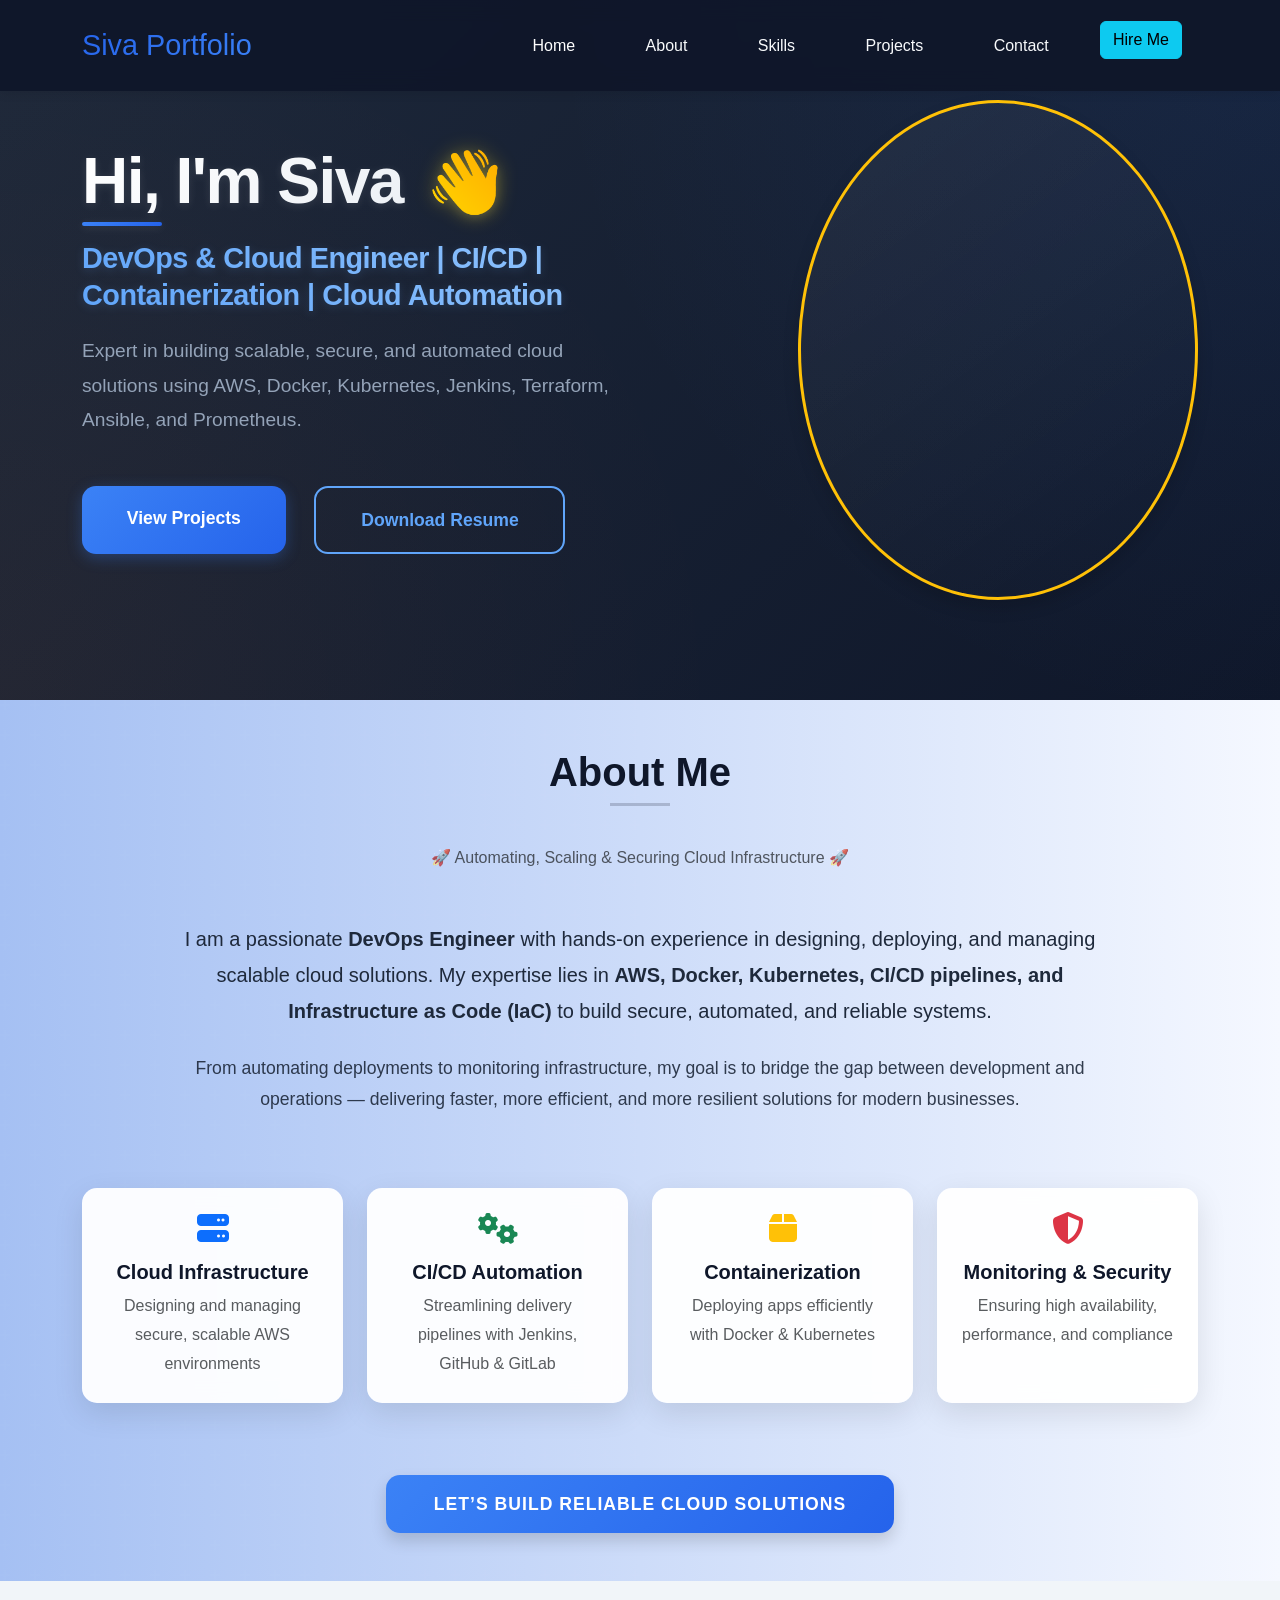
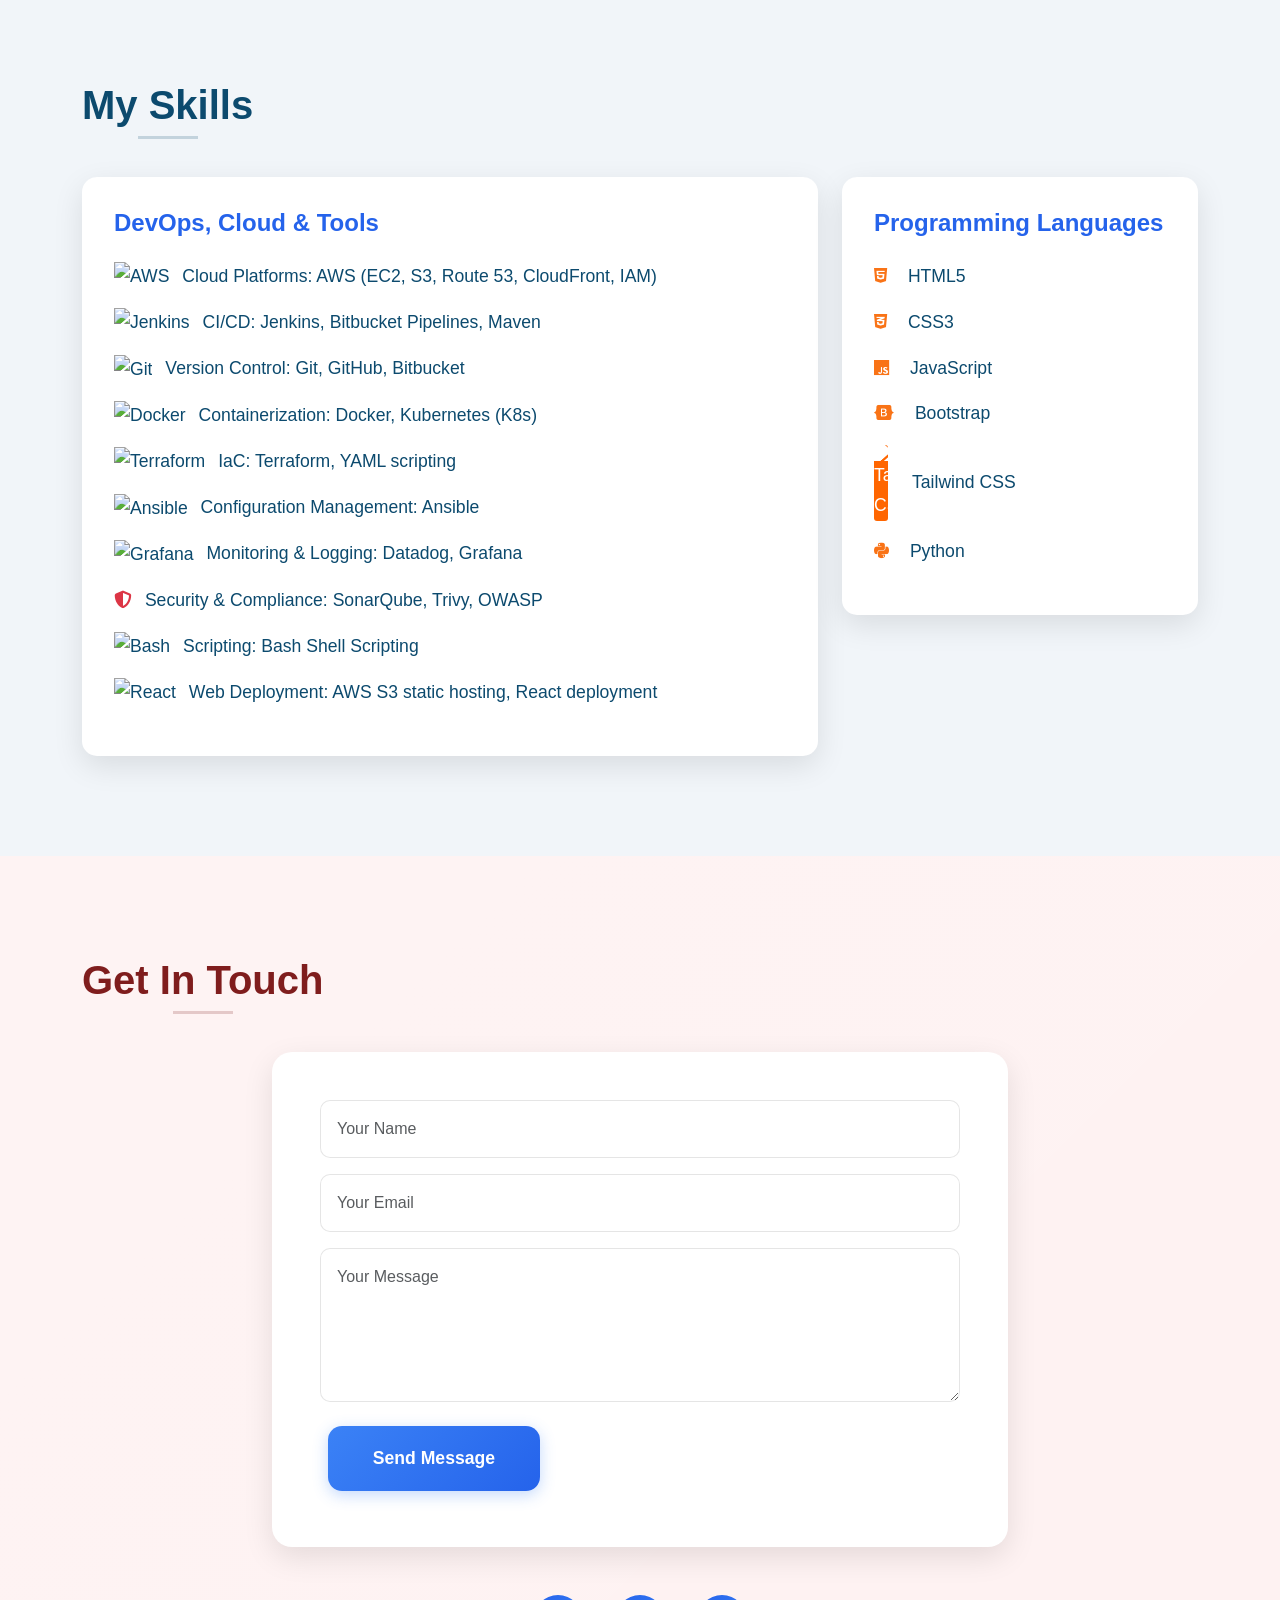
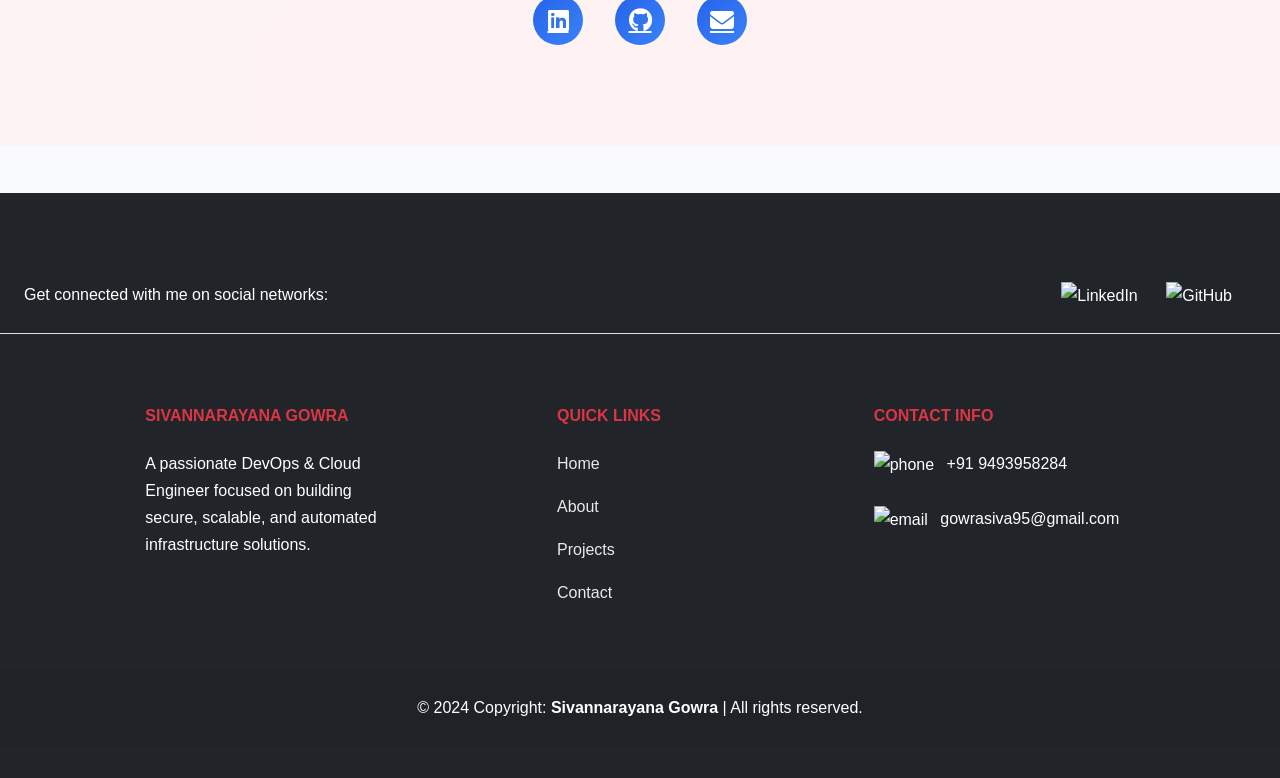
==== index.html @ 2b0cf5be "Update index.html" ====
<!DOCTYPE html>
<html lang="en">
<head>
    <meta charset="UTF-8">
    <meta name="viewport" content="width=device-width, initial-scale=1.0">
    <title>Siva Portfolio</title>
    
    <!-- Bootstrap CSS -->
    <link href="https://cdn.jsdelivr.net/npm/bootstrap@5.3.0/dist/css/bootstrap.min.css" rel="stylesheet">
    
    <!-- Font Awesome -->
    <link rel="stylesheet" href="https://cdnjs.cloudflare.com/ajax/libs/font-awesome/6.4.0/css/all.min.css">
    
    <!-- Google Fonts -->
    <link href="https://fonts.googleapis.com/css2?family=Poppins:wght@300;400;500;600;700&family=Playfair+Display:wght@400;500;600;700&display=swap" rel="stylesheet">
    
    <!-- Custom CSS -->
    <link rel="stylesheet" href="style.css">
</head>
<body>
    <!-- Navbar -->
    <nav class="navbar navbar-expand-lg fixed-top">
        <div class="container">
            <a class="navbar-brand" href="#">Siva Portfolio</a>
            <button class="navbar-toggler" type="button" data-bs-toggle="collapse" data-bs-target="#navbarNav">
                <span class="navbar-toggler-icon"></span>
            </button>
            <div class="collapse navbar-collapse" id="navbarNav">
                <ul class="navbar-nav ms-auto">
                    <li class="nav-item">
                        <a class="nav-link" href="#Home">Home</a>
                    </li>
                    <li class="nav-item">
                        <a class="nav-link" href="#About">About</a>
                    </li>
                    <li class="nav-item">
                        <a class="nav-link" href="#Skills">Skills</a>
                    </li>
                    <li class="nav-item">
                        <a class="nav-link" href="#Projects">Projects</a>
                    </li>

                    <li class="nav-item">
                        <a class="nav-link" href="#Contact">Contact</a>
                    </li>
                    <li class="nav-item">
                        <a class="btn btn-info" href="#Contact">Hire Me</a>
                    </li>
                </ul>
            </div>
        </div>
    </nav>

    <!-- Hero Section -->
    <section id="Home">
        <div class="container">
            <div class="row align-items-center">
                <div class="col-lg-6">
                    <h1>Hi, I'm Siva <span class="wave-emoji">👋</span></h1>
                  <p class="lead">DevOps & Cloud Engineer | CI/CD | Containerization | Cloud Automation</p>
<p>Expert in building scalable, secure, and automated cloud solutions using AWS, Docker, Kubernetes, Jenkins, Terraform, Ansible, and Prometheus.</p>

                    <div class="cta-buttons">
                        <a href="#Projects" class="btn btn-primary">View Projects</a>
                        <a href="SivannarayanaGowraResume.pdf" download class="btn btn-outline" target="_blank">Download Resume</a>
                    </div>
                </div>
                <div class="col-lg-6 d-flex justify-content-end">
                    <div class="position-relative shadow" style="
                    z-index: 1;
                    padding: 8px;
                    width: 400px;
                    height: 500px;
                    overflow: hidden;
                    border: 3px solid #ffc107;
                    border-radius: 50% 50% 50% 50% / 50% 50% 50% 50%;
                    background: linear-gradient(145deg, rgba(255,255,255,0.05) 0%, rgba(255,255,255,0) 100%);
                    margin-left: auto;
                ">
                    <img
                        src="https://i.pinimg.com/736x/3f/ba/6e/3fba6e9784b22e1d6910afff7697f265.jpg"
                        alt="Hero pic"
                        class="img-fluid w-100 h-100"
                        style="object-fit: cover; border-radius: 50% 50% 50% 50% / 50% 50% 50% 50%;"
                        loading="lazy"
                    />
                </div>                </div>
            </div>
        </div>
    </section>

    <!-- About Section -->
    <section id="About" class="py-5" style="background-image: linear-gradient(to right, #A5C0F3, #F5F8FF);">
        <div class="container">
            <!-- Section Heading -->
            <div class="text-center mb-5">
                <h2 class="section-title fw-bold">About Me</h2>
                <p class="text-muted">🚀 Automating, Scaling & Securing Cloud Infrastructure 🚀</p>
            </div>
    
            <!-- About Content -->
            <div class="row justify-content-center">
                <div class="col-lg-10">
                    <div class="about-description text-center mb-4">
                        <p class="lead">
                            I am a passionate <strong>DevOps Engineer</strong> with hands-on experience in designing, deploying, and managing scalable cloud solutions. 
                            My expertise lies in <strong>AWS, Docker, Kubernetes, CI/CD pipelines, and Infrastructure as Code (IaC)</strong> to build secure, automated, and reliable systems.
                        </p>
                        <p class="journey-text">
                            From automating deployments to monitoring infrastructure, my goal is to bridge the gap between development and operations — 
                            delivering faster, more efficient, and more resilient solutions for modern businesses.
                        </p>
                    </div>
                </div>
            </div>
    
            <!-- Specialties -->
            <div class="specialties-container mt-5">
                <div class="row text-center">
                    <div class="col-md-3 mb-4">
                        <div class="card shadow-sm border-0 p-4 h-100">
                            <i class="fas fa-server fa-2x text-primary mb-3"></i>
                            <h5 class="fw-bold">Cloud Infrastructure</h5>
                            <p class="text-muted mb-0">Designing and managing secure, scalable AWS environments</p>
                        </div>
                    </div>
                    <div class="col-md-3 mb-4">
                        <div class="card shadow-sm border-0 p-4 h-100">
                            <i class="fas fa-cogs fa-2x text-success mb-3"></i>
                            <h5 class="fw-bold">CI/CD Automation</h5>
                            <p class="text-muted mb-0">Streamlining delivery pipelines with Jenkins, GitHub & GitLab</p>
                        </div>
                    </div>
                    <div class="col-md-3 mb-4">
                        <div class="card shadow-sm border-0 p-4 h-100">
                            <i class="fas fa-box fa-2x text-warning mb-3"></i>
                            <h5 class="fw-bold">Containerization</h5>
                            <p class="text-muted mb-0">Deploying apps efficiently with Docker & Kubernetes</p>
                        </div>
                    </div>
                    <div class="col-md-3 mb-4">
                        <div class="card shadow-sm border-0 p-4 h-100">
                            <i class="fas fa-shield-alt fa-2x text-danger mb-3"></i>
                            <h5 class="fw-bold">Monitoring & Security</h5>
                            <p class="text-muted mb-0">Ensuring high availability, performance, and compliance</p>
                        </div>
                    </div>
                </div>
            </div>
    
            <!-- CTA Button -->
            <div class="text-center mt-5">
                <a href="#Contact" class="btn btn-lg btn-primary shadow px-5">
                    Let’s Build Reliable Cloud Solutions
                </a>
            </div>
        </div>
    </section>
    


    <!-- Skills Section -->
    <section id="Skills">
        <div class="container">
            <h2 class="section-title">My Skills</h2>
            <div class="row">
                <div class="col-md-8">
                    <div class="skill-card">
                      <h3>DevOps, Cloud & Tools</h3>
                      <ul class="list-unstyled">
                  
                        <li>
                          <img src="https://www.vectorlogo.zone/logos/amazon_aws/amazon_aws-icon.svg" width="20" class="me-2" alt="AWS" />
                          Cloud Platforms: AWS (EC2, S3, Route 53, CloudFront, IAM)
                        </li>
                  
                        <li>
                          <img src="https://cdn.simpleicons.org/jenkins/D24939" width="20" class="me-2" alt="Jenkins" />
                          CI/CD: Jenkins, Bitbucket Pipelines, Maven
                        </li>
                  
                        <li>
                          <img src="https://cdn.simpleicons.org/git/F05032" width="20" class="me-2" alt="Git" />
                          Version Control: Git, GitHub, Bitbucket
                        </li>
                  
                        <li>
                          <img src="https://cdn.simpleicons.org/docker/2496ED" width="20" class="me-2" alt="Docker" />
                          Containerization: Docker, Kubernetes (K8s)
                        </li>
                  
                        <li>
                          <img src="https://cdn.simpleicons.org/terraform/7B42BC" width="20" class="me-2" alt="Terraform" />
                          IaC: Terraform, YAML scripting
                        </li>
                  
                        <li>
                          <img src="https://cdn.simpleicons.org/ansible/EE0000" width="20" class="me-2" alt="Ansible" />
                          Configuration Management: Ansible
                        </li>
                  
                        <li>
                          <img src="https://cdn.simpleicons.org/grafana/F46800" width="20" class="me-2" alt="Grafana" />
                          Monitoring & Logging: Datadog, Grafana
                        </li>
                  
                        <li>
                          <i class="fas fa-shield-alt fa-1x text-danger me-2"></i>
                          Security & Compliance: SonarQube, Trivy, OWASP
                        </li>
                  
                        <li>
                          <img src="https://cdn.simpleicons.org/gnubash/4EAA25" width="20" class="me-2" alt="Bash" />
                          Scripting: Bash Shell Scripting
                        </li>
                  
                        <li>
                          <img src="https://cdn.simpleicons.org/react/61DAFB" width="20" class="me-2" alt="React" />
                          Web Deployment: AWS S3 static hosting, React deployment
                        </li>
                  
                      </ul>
                    </div>
                  </div>
        
                <div class="col-md-4">
                    <div class="skill-card">
                        <h3>Programming Languages</h3>
                        <ul class="list-unstyled">
                            <li><i class="fab fa-html5"></i> HTML5</li>
                            <li><i class="fab fa-css3-alt"></i> CSS3</li>
                            <li><i class="fab fa-js"></i> JavaScript</li>
                            <li><i class="fab fa-bootstrap"></i> Bootstrap</li>
                            <li style="display:flex; align-items:center; gap:24px;">
                                <span style="
                                  display:inline-flex; 
                                  align-items:center; 
                                  justify-content:center; 
                                  border-radius:3px; 
                                  background-color:rgb(255, 102, 0);
                                ">
                                  <img src="https://www.vectorlogo.zone/logos/tailwindcss/tailwindcss-icon.svg" 
                                       alt="Tailwind CSS" 
                                       style="width:14px; filter:brightness(0) invert(1);" />
                                </span>
                                Tailwind CSS
                              </li>
                              
                            <li><i class="fab fa-python"></i> Python</li>
                        </ul>
                    </div>
                </div>
            </div>
        </div>
    </section>

    <!-- Projects Section -->


    <!-- Contact Section -->
    <section id="Contact">
        <div class="container">
            <h2 class="section-title">Get In Touch</h2>
            <div class="row justify-content-center">
                <div class="col-lg-8">
                    <div class="contact-form">
                        <form>
                            <div class="mb-3">
                                <input type="text" class="form-control" placeholder="Your Name" required>
                            </div>
                            <div class="mb-3">
                                <input type="email" class="form-control" placeholder="Your Email" required>
                            </div>
                            <div class="mb-3">
                                <textarea class="form-control" rows="5" placeholder="Your Message" required></textarea>
                            </div>
                            <button type="submit" class="btn btn-primary">Send Message</button>
                        </form>
                    </div>
                    <div class="social-icons">
                        <a href="https://www.linkedin.com/in/gowra-sivannarayana-b17798222/" target="_blank"><i class="fab fa-linkedin"></i></a>
                        <a href="https://github.com/sivagowra" target="_blank"><i class="fab fa-github"></i></a>
                        <a href="mailto:gowrasiva95@gmail.com"><i class="fas fa-envelope"></i></a>
                    </div>
                </div>
            </div>
        </div>
    </section>

    <!-- Footer -->

    <footer class="text-center text-lg-start bg-dark text-white mt-5">
        <!-- Social Media Section -->
        <section class="d-flex justify-content-center justify-content-lg-between p-4 border-bottom">
            <div class="me-5 d-none d-lg-block">
                <span>Get connected with me on social networks:</span>
            </div>
            <div>
                <a href="https://www.linkedin.com/in/gowra-sivannarayana-b17798222/" target="_blank" class="me-4 text-white text-decoration-none">
                    <img src="https://img.icons8.com/ios-filled/50/ffffff/linkedin.png" alt="LinkedIn" style="width: 24px;">
                </a>
                <a href="https://github.com/sivagowra" target="_blank" class="me-4 text-white text-decoration-none">
                    <img src="https://cdn-icons-png.flaticon.com/128/733/733609.png" alt="GitHub" style="width: 24px;">
                </a>
            </div>
        </section>

        <!-- Main Footer Content -->
        <section class="py-4">
            <div class="container text-center text-md-start mt-5">
                <div class="row mt-3">
                    <div class="col-md-4 col-lg-4 col-xl-3 mx-auto mb-4">
                        <h6 class="text-uppercase fw-bold mb-4 text-danger">
                            Sivannarayana Gowra
                        </h6>
                        <span>
                            A passionate DevOps & Cloud Engineer focused on building secure, scalable, and automated infrastructure solutions.                        </span>
                    </div>

                    <div class="col-md-4 col-lg-2 col-xl-2 mx-auto mb-4">
                        <h6 class="text-uppercase fw-bold mb-4 text-danger">Quick Links</h6>
                        <p><a href="#Home" class="text-white text-decoration-none">Home</a></p>
                        <p><a href="#About" class="text-white text-decoration-none">About</a></p>
                        <p><a href="#Projects" class="text-white text-decoration-none">Projects</a></p>
                        <p><a href="#Contact" class="text-white text-decoration-none">Contact</a></p>
                    </div>

                    <div class="col-md-4 col-lg-3 col-xl-3 mx-auto mb-md-0 mb-4">
                        <h6 class="text-uppercase fw-bold mb-4 text-danger">Contact Info</h6>
                        <span>
                            <img src="https://img.icons8.com/ios-filled/50/ffffff/phone.png" alt="phone" style="width: 16px;" class="me-2">
                            +91 9493958284
                        </span>
                        <br>
                        <br>
                        <span>
                            <img src="https://img.icons8.com/metro/50/ffffff/new-post.png" alt="email" style="width: 16px;" class="me-2">
                            gowrasiva95@gmail.com
                        </span>
                    </div>
                </div>
            </div>
        </section>

        <!-- Copyright -->
        <div class="text-center p-4" style="background-color: rgba(0, 0, 0, 0.05);">
            © 2024 Copyright:
            <a class="text-white text-decoration-none fw-bold" href="#">Sivannarayana Gowra</a>
            | All rights reserved.
        </div>
    </footer>

    <!-- Bootstrap JS -->
    <script src="https://cdn.jsdelivr.net/npm/bootstrap@5.3.0/dist/js/bootstrap.bundle.min.js"></script>
    
    <!-- Custom JS -->
    <script src="main.js"></script>
</body>

</html>
---- style.css ----
/* General Styles */
:root {
    --primary-color: #2563eb;
    --secondary-color: #3b82f6;
    --dark-color: #0f172a;
    --light-color: #f8fafc;
    --accent-color: #f97316;
    --text-color: #334155;
    --text-light: #64748b;
    --gradient-1: linear-gradient(135deg, #2563eb 0%, #3b82f6 100%);
    --gradient-2: linear-gradient(120deg, #0ea5e9 0%, #38bdf8 100%);
    --gradient-3: linear-gradient(120deg, #f97316 0%, #fb923c 100%);
    --gradient-4: linear-gradient(120deg, #a1c4fd 0%, #c2e9fb 100%);
    --gradient-5: linear-gradient(120deg, #d4fc79 0%, #96e6a1 100%);
    --box-shadow: 0 10px 30px rgba(0, 0, 0, 0.1);
    --header-bg: rgba(15, 23, 42, 0.95);
    --hero-bg: #0f172a;
    --about-bg: #f8fafc;
    --skills-bg: #f1f5f9;
    --projects-bg: #fff7ed;
    --contact-bg: #fef2f2;
    --footer-bg: #0F172A;
    --text-dark: #1E293B;
    --primary-accent: #3B82F6;
    --primary-accent-hover: #2563EB;

    /* Text Colors */
    --header-text: #F8FAFC;
    --hero-text: #E2E8F0;
    --about-text: #0F172A;
    --skills-text: #0C4A6E;
    --projects-text: #78350F;
    --contact-text: #7F1D1D;
    --footer-text: #CBD5E1;

    --text-gradient-1: linear-gradient(45deg, #fff 0%, #94a3b8 100%);
    --text-gradient-2: linear-gradient(45deg, #38bdf8 0%, #818cf8 100%);
    --text-gradient-3: linear-gradient(45deg, #f97316 0%, #fb923c 100%);
    --gradient-primary: linear-gradient(135deg, #3b82f6 0%, #2563eb 100%);
    --gradient-secondary: linear-gradient(135deg, #0ea5e9 0%, #38bdf8 100%);
    --text-gradient-hero: linear-gradient(135deg, #ffffff 0%, #e2e8f0 100%);
    --text-gradient-lead: linear-gradient(135deg, #60a5fa 0%, #93c5fd 100%);

    /* Enhanced Gradients */
    --gradient-hero: linear-gradient(135deg, #1e293b 0%, #0f172a 100%);
    --gradient-text-main: linear-gradient(135deg, #ffffff 0%, #e2e8f0 100%);
    --gradient-text-lead: linear-gradient(45deg, #60a5fa 0%, #93c5fd 100%);
    --gradient-wave: linear-gradient(45deg, #ffd700 0%, #ffab00 100%);

    /* Enhanced Shadows */
    --shadow-sm: 0 2px 4px rgba(0, 0, 0, 0.1);
    --shadow-md: 0 4px 6px rgba(0, 0, 0, 0.1);
    --shadow-lg: 0 10px 15px rgba(0, 0, 0, 0.1);
    --shadow-xl: 0 20px 25px rgba(0, 0, 0, 0.1);

    /* Transitions */
    --transition-fast: 0.3s cubic-bezier(0.4, 0, 0.2, 1);
    --transition-normal: 0.5s cubic-bezier(0.4, 0, 0.2, 1);
    --transition-slow: 0.7s cubic-bezier(0.4, 0, 0.2, 1);
}

/* Enhanced Typography */
@import url('https://fonts.googleapis.com/css2?family=Outfit:wght@300;400;500;600;700&family=Space+Grotesk:wght@300;400;500;600;700&display=swap');

body {
    font-family: 'Outfit', sans-serif;
    line-height: 1.7;
    color: var(--text-color);
    position: relative;
    background-color: var(--light-color);
}

h1, h2, h3, h4, h5, h6 {
    font-family: 'Space Grotesk', sans-serif;
    font-weight: 700;
    color: var(--dark-color);
}

/* Enhanced Navbar Styles */
.navbar {
    background-color: var(--header-bg);
    backdrop-filter: blur(10px);
    padding: 1rem 0;
    position: fixed;
    width: 100%;
    top: 0;
    z-index: 1000;
    box-shadow: 0 2px 10px rgba(0, 0, 0, 0.1);
    transition: all 0.3s ease;
}

.navbar.scrolled {
    background: var(--dark-color);
    box-shadow: var(--box-shadow);
}

.navbar-brand {
    font-size: 1.8rem;
    background: var(--gradient-1);
    -webkit-background-clip: text;
    -webkit-text-fill-color: transparent;
}

.navbar-brand span {
    color: var(--accent-color) !important;
}

.nav-item {
    position: relative;
    margin: 0 1rem;
}

.nav-link {
    font-weight: 500;
    padding: 0.7rem 1.2rem !important;
    position: relative;
    color: var(--light-color) !important;
    transition: all 0.3s ease;
}

.nav-link::after {
    content: '';
    position: absolute;
    bottom: 0;
    left: 50%;
    width: 0;
    height: 2px;
    background: var(--gradient-1);
    transition: all 0.3s ease;
    transform: translateX(-50%);
}

.nav-link:hover::after {
    width: 70%;
}

.nav-link.active {
    color: #fff !important;
}

/* Custom Hamburger Icon */
.navbar-toggler {
    border: none;
    padding: 0.5rem;
    position: relative;
    background: transparent;
}

.navbar-toggler:focus {
    box-shadow: none;
    outline: none;
}

/* Make the hamburger icon white */
.navbar-toggler-icon {
    background-image: url("data:image/svg+xml,%3csvg xmlns='http://www.w3.org/2000/svg' viewBox='0 0 30 30'%3e%3cpath stroke='rgba(255, 255, 255, 0.9)' stroke-linecap='round' stroke-miterlimit='10' stroke-width='2' d='M4 7h22M4 15h22M4 23h22'/%3e%3c/svg%3e") !important;
}

/* Mobile Menu Styles */
@media (max-width: 991px) {
    .navbar-collapse {
        background: var(--header-bg);
        padding: 1rem;
        border-radius: 10px;
        margin-top: 1rem;
    }

    .navbar-nav {
        padding: 0.5rem 0;
    }

    .nav-item {
        margin: 0.5rem 0;
    }

    .nav-link {
        padding: 0.8rem 1rem !important;
    }

    /* Hire Me button in mobile */
    .btn-hire-me {
        margin-top: 0.5rem;
        text-align: center;
        width: 100%;
    }
}

.navbar .btn-hire-me {
    background: var(--primary-accent);
    color: var(--text-light);
    padding: 0.5rem 1.5rem;
    border-radius: 50px;
    transition: all 0.3s ease;
}

.navbar .btn-hire-me:hover {
    transform: translateY(-2px);
    box-shadow: 0 5px 15px rgba(59, 130, 246, 0.4);
}

/* Sections */
section {
    padding: 100px 0;
    position: relative;
    z-index: 1;
}

/* Home Section */
#Home {
    background: var(--gradient-hero);
    position: relative;
    overflow: hidden;
}

#Home::before {
    content: '';
    position: absolute;
    top: 0;
    left: 0;
    right: 0;
    bottom: 0;
    background: radial-gradient(circle at top right, rgba(59, 130, 246, 0.1), transparent 50%);
    z-index: 1;
}

#Home::after {
    content: '';
    position: absolute;
    top: 0;
    left: 0;
    right: 0;
    bottom: 0;
    background: radial-gradient(circle at bottom left, rgba(249, 115, 22, 0.05), transparent 50%);
    z-index: 1;
}

#Home .container {
    position: relative;
    z-index: 2;
}

#Home h1 {
    font-family: 'Space Grotesk', sans-serif;
    font-size: 4rem;
    font-weight: 800;
    letter-spacing: -1.5px;
    line-height: 1.1;
    background: var(--gradient-text-main);
    -webkit-background-clip: text;
    -webkit-text-fill-color: transparent;
    margin-bottom: 1.5rem;
    position: relative;
    filter: drop-shadow(0 2px 4px rgba(255, 255, 255, 0.1));
}

#Home h1::after {
    content: '';
    position: absolute;
    bottom: -10px;
    left: 0;
    width: 80px;
    height: 4px;
    background: var(--gradient-primary);
    border-radius: 2px;
}

#Home h1 .wave-emoji {
    font-size: 3.8rem;
    background: var(--gradient-wave);
    -webkit-background-clip: text;
    -webkit-text-fill-color: transparent;
    display: inline-block;
    transform-origin: 75% 75%;
    position: relative;
    margin-left: 8px;
    filter: drop-shadow(0 0 10px rgba(255, 215, 0, 0.4));
    animation: enhanced-wave 3s ease-in-out infinite;
}

@keyframes enhanced-wave {
    0%, 100% {
        transform: rotate(0deg) scale(1);
        filter: drop-shadow(0 0 10px rgba(255, 215, 0, 0.4));
    }
    10% {
        transform: rotate(15deg) scale(1.1);
    }
    20% {
        transform: rotate(-8deg) scale(1.1);
        filter: drop-shadow(0 0 15px rgba(255, 215, 0, 0.6));
    }
    30% {
        transform: rotate(14deg) scale(1.15);
    }
    40% {
        transform: rotate(-4deg) scale(1.1);
    }
    50% {
        transform: rotate(10deg) scale(1.1);
        filter: drop-shadow(0 0 20px rgba(255, 215, 0, 0.8));
    }
    60% {
        transform: rotate(0deg) scale(1.05);
    }
}

#Home .lead {
    font-family: 'Outfit', sans-serif;
    font-size: 1.8rem;
    font-weight: 600;
    letter-spacing: -0.5px;
    line-height: 1.3;
    background: var(--gradient-text-lead);
    -webkit-background-clip: text;
    -webkit-text-fill-color: transparent;
    margin-bottom: 1.2rem;
    filter: drop-shadow(0 2px 4px rgba(96, 165, 250, 0.2));
}

#Home p {
    font-family: 'Outfit', sans-serif;
    font-size: 1.2rem;
    color: #94a3b8;
    line-height: 1.8;
    margin-bottom: 2.5rem;
    max-width: 600px;
    font-weight: 400;
}

.cta-buttons {
    display: flex;
    gap: 1.8rem;
    margin-top: 3rem;
}

/* Services Section */
#Services {
    background: linear-gradient(135deg, #f5f7fa 0%, #c3cfe2 100%);
    position: relative;
}

#Services::before {
    content: '';
    position: absolute;
    top: 0;
    left: 0;
    right: 0;
    bottom: 0;
    background: url("data:image/svg+xml,%3Csvg width='100' height='100' viewBox='0 0 100 100' xmlns='http://www.w3.org/2000/svg'%3E%3Cpath d='M11 18c3.866 0 7-3.134 7-7s-3.134-7-7-7-7 3.134-7 7 3.134 7 7 7zm48 25c3.866 0 7-3.134 7-7s-3.134-7-7-7-7 3.134-7 7 3.134 7 7 7zm-43-7c1.657 0 3-1.343 3-3s-1.343-3-3-3-3 1.343-3 3 1.343 3 3 3zm63 31c1.657 0 3-1.343 3-3s-1.343-3-3-3-3 1.343-3 3 1.343 3 3 3zM34 90c1.657 0 3-1.343 3-3s-1.343-3-3-3-3 1.343-3 3 1.343 3 3 3zm56-76c1.657 0 3-1.343 3-3s-1.343-3-3-3-3 1.343-3 3 1.343 3 3 3zM12 86c2.21 0 4-1.79 4-4s-1.79-4-4-4-4 1.79-4 4 1.79 4 4 4zm28-65c2.21 0 4-1.79 4-4s-1.79-4-4-4-4 1.79-4 4 1.79 4 4 4zm23-11c2.76 0 5-2.24 5-5s-2.24-5-5-5-5 2.24-5 5 2.24 5 5 5zm-6 60c2.21 0 4-1.79 4-4s-1.79-4-4-4-4 1.79-4 4 1.79 4 4 4zm29 22c2.76 0 5-2.24 5-5s-2.24-5-5-5-5 2.24-5 5 2.24 5 5 5zM32 63c2.76 0 5-2.24 5-5s-2.24-5-5-5-5 2.24-5 5 2.24 5 5 5zm57-13c2.76 0 5-2.24 5-5s-2.24-5-5-5-5 2.24-5 5 2.24 5 5 5zm-9-21c1.105 0 2-.895 2-2s-.895-2-2-2-2 .895-2 2 .895 2 2 2zM60 91c1.105 0 2-.895 2-2s-.895-2-2-2-2 .895-2 2 .895 2 2 2zM35 41c1.105 0 2-.895 2-2s-.895-2-2-2-2 .895-2 2 .895 2 2 2z' fill='%239C92AC' fill-opacity='0.1' fill-rule='evenodd'/%3E%3C/svg%3E");
    opacity: 0.4;
}

#Services .card {
    background: white;
    border: none;
    border-radius: 15px;
    transition: all 0.3s ease;
    box-shadow: var(--box-shadow);
}

#Services .card:hover {
    transform: translateY(-10px);
    box-shadow: 0 15px 30px rgba(0, 0, 0, 0.15);
}

#Services .card i {
    font-size: 2.5rem;
    background: var(--gradient-1);
    -webkit-background-clip: text;
    -webkit-text-fill-color: transparent;
}

/* About Section */
#About {
    background: var(--about-bg);
    padding: 100px 0;
    color: var(--about-text);
    position: relative;
    overflow: hidden;
}

#About::before {
    content: '';
    position: absolute;
    top: 0;
    left: 0;
    right: 0;
    bottom: 0;
    background: url("data:image/svg+xml,%3Csvg width='60' height='60' viewBox='0 0 60 60' xmlns='http://www.w3.org/2000/svg'%3E%3Cg fill='none' fill-rule='evenodd'%3E%3Cg fill='%23ffffff' fill-opacity='0.1'%3E%3Cpath d='M36 34v-4h-2v4h-4v2h4v4h2v-4h4v-2h-4zm0-30V0h-2v4h-4v2h4v4h2V6h4V4h-4zM6 34v-4H4v4H0v2h4v4h2v-4h4v-2H6zM6 4V0H4v4H0v2h4v4h2V6h4V4H6z'/%3E%3C/g%3E%3C/g%3E%3C/svg%3E");
    opacity: 0.1;
}

#About .container {
    position: relative;
    z-index: 2;
}

#About .profile-image {
    border-radius: 20px;
    box-shadow: 0 20px 40px rgba(0, 0, 0, 0.1);
    transition: all 0.3s ease;
}

#About .profile-image:hover {
    transform: translateY(-10px);
}

#About .lead {
    font-size: 1.25rem;
    font-weight: 400;
    margin-bottom: 1.5rem;
    color: var(--text-dark);
}

#About p {
    color: var(--text-dark);
    line-height: 1.8;
    margin-bottom: 1.5rem;
}

.about-image-container {
    position: relative;
    padding: 20px;
}

.about-image-container img {
    transition: transform 0.3s ease-in-out;
    box-shadow: 0 10px 30px rgba(0, 0, 0, 0.1);
}

.about-image-container img:hover {
    transform: translateY(-10px);
}

@media (max-width: 991px) {
    #About {
        padding: 60px 0;
    }
    
    .about-image-container {
        margin-top: 40px;
    }
}

/* Skills Section */
#Skills {
    background: var(--skills-bg);
    padding: 100px 0;
    color: var(--skills-text);
}

#Skills::before {
    content: '';
    position: absolute;
    top: 0;
    left: 0;
    right: 0;
    bottom: 0;
    background: url("data:image/svg+xml,%3Csvg width='100' height='100' viewBox='0 0 100 100' xmlns='http://www.w3.org/2000/svg'%3E%3Cpath d='M11 18c3.866 0 7-3.134 7-7s-3.134-7-7-7-7 3.134-7 7 3.134 7 7 7zm48 25c3.866 0 7-3.134 7-7s-3.134-7-7-7-7 3.134-7 7 3.134 7 7 7zm-43-7c1.657 0 3-1.343 3-3s-1.343-3-3-3-3 1.343-3 3 1.343 3 3 3zm63 31c1.657 0 3-1.343 3-3s-1.343-3-3-3-3 1.343-3 3 1.343 3 3 3zM34 90c1.657 0 3-1.343 3-3s-1.343-3-3-3-3 1.343-3 3 1.343 3 3 3zm56-76c1.657 0 3-1.343 3-3s-1.343-3-3-3-3 1.343-3 3 1.343 3 3 3zM12 86c2.21 0 4-1.79 4-4s-1.79-4-4-4-4 1.79-4 4 1.79 4 4 4zm28-65c2.21 0 4-1.79 4-4s-1.79-4-4-4-4 1.79-4 4 1.79 4 4 4zm23-11c2.76 0 5-2.24 5-5s-2.24-5-5-5-5 2.24-5 5 2.24 5 5 5zm-6 60c2.21 0 4-1.79 4-4s-1.79-4-4-4-4 1.79-4 4 1.79 4 4 4zm29 22c2.76 0 5-2.24 5-5s-2.24-5-5-5-5 2.24-5 5 2.24 5 5 5zM32 63c2.76 0 5-2.24 5-5s-2.24-5-5-5-5 2.24-5 5 2.24 5 5 5zm57-13c2.76 0 5-2.24 5-5s-2.24-5-5-5-5 2.24-5 5 2.24 5 5 5z' fill='%23ffffff' fill-opacity='0.1'/%3E%3C/svg%3E");
    opacity: 0.1;
}

#Skills .container {
    position: relative;
    z-index: 2;
}

.skill-card {
    background: white;
    padding: 2rem;
    border-radius: 15px;
    transition: all 0.3s ease;
    box-shadow: var(--box-shadow);
}

.skill-card:hover {
    transform: translateY(-5px);
}

.skill-card h3 {
    color: var(--primary-color);
    margin-bottom: 1.5rem;
    font-size: 1.5rem;
}

.skill-card li {
    margin: 1rem 0;
    font-size: 1.1rem;
}

.skill-card i {
    color: var(--accent-color);
    margin-right: 1rem;
}

/* Projects Section */
#Projects {
    background: var(--projects-bg);
    padding: 100px 0;
    color: var(--projects-text);
}

#Projects::before {
    content: '';
    position: absolute;
    top: 0;
    left: 0;
    right: 0;
    bottom: 0;
    background: linear-gradient(135deg, rgba(255,255,255,0.1) 0%, rgba(255,255,255,0) 100%);
}

#Projects .container {
    position: relative;
    z-index: 2;
}

.project-card {
    background: white;
    border-radius: 20px;
    overflow: hidden;
    transition: all 0.3s ease;
    box-shadow: var(--box-shadow);
}

.project-card:hover {
    transform: translateY(-10px);
}

.project-card img {
    width: 100%;
    height: 200px;
    object-fit: cover;
}

.project-card .card-body {
    padding: 2rem;
}

.tech-stack {
    margin: 1.5rem 0;
    display: flex;
    flex-wrap: wrap;
    gap: 0.5rem;
}

.tech-tag {
    background: var(--skills-bg);
    color: var(--primary-color);
    padding: 0.5rem 1rem;
    border-radius: 50px;
    font-size: 0.9rem;
    font-weight: 500;
}

/* Contact Section */
#Contact {
    background: var(--contact-bg);
    padding: 100px 0;
    color: var(--contact-text);
}

#Contact::before {
    content: '';
    position: absolute;
    top: 0;
    left: 0;
    right: 0;
    bottom: 0;
    background: linear-gradient(135deg, rgba(255,255,255,0.1) 0%, rgba(255,255,255,0) 100%);
}

#Contact .container {
    position: relative;
    z-index: 2;
}

.contact-form {
    background: white;
    padding: 3rem;
    border-radius: 20px;
    box-shadow: var(--box-shadow);
}

.contact-form label {
    color: var(--contact-text);
    font-weight: 500;
}

.social-icons {
    margin-top: 3rem;
    display: flex;
    justify-content: center;
    gap: 2rem;
}

.social-icons a {
    width: 50px;
    height: 50px;
    display: flex;
    align-items: center;
    justify-content: center;
    border-radius: 50%;
    background: var(--gradient-1);
    color: white;
    font-size: 1.5rem;
    transition: all 0.3s ease;
}

.social-icons a:hover {
    transform: translateY(-5px);
    box-shadow: 0 5px 15px rgba(37, 99, 235, 0.3);
}

/* Footer */
footer {
    background: var(--footer-bg);
    color: var(--footer-text);
    padding: 4rem 0 2rem;
    text-align: center;
}

footer p {
    color: var(--footer-text);
    opacity: 0.9;
}

footer .quick-links {
    display: flex;
    justify-content: center;
    gap: 2rem;
    margin: 1.5rem 0;
}

footer .quick-links a {
    color: var(--footer-text);
    text-decoration: none;
    transition: all 0.3s ease;
    opacity: 0.8;
}

footer .quick-links a:hover {
    opacity: 1;
}

/* Section Headers */
section h2 {
    color: inherit;
    font-size: 2.5rem;
    margin-bottom: 3rem;
    position: relative;
    display: inline-block;
    font-weight: 700;
}

section h2::after {
    content: '';
    position: absolute;
    left: 50%;
    bottom: -10px;
    transform: translateX(-50%);
    width: 50px;
    height: 3px;
    background: rgba(255, 255, 255, 0.5);
}

/* Common Elements */
.section-title {
    font-size: 2.5rem;
    font-weight: 700;
    margin-bottom: 3rem;
    text-align: center;
    position: relative;
}

.section-title::after {
    content: '';
    position: absolute;
    bottom: -10px;
    left: 50%;
    transform: translateX(-50%);
    width: 60px;
    height: 3px;
    background: currentColor;
    opacity: 0.2;
}

.btn-primary {
    font-family: 'Outfit', sans-serif;
    font-size: 1.1rem;
    font-weight: 600;
    padding: 1.2rem 2.8rem;
    background: var(--gradient-primary);
    border: none;
    border-radius: 14px;
    color: white;
    transition: var(--transition-normal);
    box-shadow: 0 4px 15px rgba(59, 130, 246, 0.3);
    position: relative;
    overflow: hidden;
}

.btn-primary::before {
    content: '';
    position: absolute;
    top: 0;
    left: -100%;
    width: 100%;
    height: 100%;
    background: linear-gradient(
        120deg,
        transparent,
        rgba(255, 255, 255, 0.3),
        transparent
    );
    transition: var(--transition-normal);
}

.btn-primary:hover {
    transform: translateY(-3px);
    box-shadow: 0 8px 25px rgba(59, 130, 246, 0.4);
}

.btn-primary:hover::before {
    left: 100%;
}

.btn-outline {
    font-family: 'Outfit', sans-serif;
    font-size: 1.1rem;
    font-weight: 600;
    padding: 1.2rem 2.8rem;
    background: transparent;
    border: 2px solid #60a5fa;
    border-radius: 14px;
    color: #60a5fa;
    transition: var(--transition-normal);
    position: relative;
    overflow: hidden;
    z-index: 1;
}

.btn-outline::before {
    content: '';
    position: absolute;
    top: 0;
    left: 0;
    width: 0;
    height: 100%;
    background: rgba(96, 165, 250, 0.1);
    transition: var(--transition-normal);
    z-index: -1;
}

.btn-outline:hover {
    color: #93c5fd;
    border-color: #93c5fd;
    transform: translateY(-3px);
}

.btn-outline:hover::before {
    width: 100%;
}

/* Enhanced Responsive Design */
@media (max-width: 1200px) {
    #Home h1 {
        font-size: 3.5rem;
    }
    
    #Home h1 .wave-emoji {
        font-size: 3.3rem;
    }
    
    #Home .lead {
        font-size: 1.6rem;
    }
}

@media (max-width: 991px) {
    #Home h1 {
        font-size: 3.2rem;
    }
    
    #Home h1 .wave-emoji {
        font-size: 3rem;
    }
    
    #Home .lead {
        font-size: 1.4rem;
    }
    
    #Home p {
        font-size: 1.1rem;
    }
    
    .btn-primary, .btn-outline {
        padding: 1rem 2.4rem;
    }
}

@media (max-width: 768px) {
    #Home h1 {
        font-size: 2.8rem;
        letter-spacing: -1px;
    }
    
    #Home h1 .wave-emoji {
        font-size: 2.6rem;
    }
    
    #Home .lead {
        font-size: 1.3rem;
        letter-spacing: -0.3px;
    }
    
    #Home p {
        font-size: 1rem;
        line-height: 1.7;
    }
    
    .cta-buttons {
        flex-direction: column;
        gap: 1rem;
    }
    
    .btn-primary, .btn-outline {
        padding: 1rem 2rem;
        font-size: 1rem;
        width: 100%;
        text-align: center;
    }
}

/* Enhanced Animations */
@keyframes fadeInUp {
    from {
        opacity: 0;
        transform: translateY(20px);
    }
    to {
        opacity: 1;
        transform: translateY(0);
    }
}

#Home .container > * {
    opacity: 0;
    animation: fadeInUp 0.8s ease-out forwards;
}

#Home h1 {
    animation-delay: 0.2s;
}

#Home .lead {
    animation-delay: 0.4s;
}

#Home p {
    animation-delay: 0.6s;
}

.cta-buttons {
    animation-delay: 0.8s;
}

/* Enhanced Card Styles */
.card {
    background: rgba(255, 255, 255, 0.95) !important;
    backdrop-filter: blur(10px);
    border: none !important;
    border-radius: 15px !important;
    overflow: hidden;
    box-shadow: 0 10px 30px rgba(0, 0, 0, 0.1) !important;
    transition: all 0.3s ease;
}

.card:hover {
    transform: translateY(-10px);
    box-shadow: 0 15px 40px rgba(0, 0, 0, 0.2) !important;
}

/* Contact Section Buttons */
#Contact .btn {
    min-width: 140px;
    margin: 0.5rem;
}

#Contact .btn i {
    margin-right: 0.5rem;
}

/* Form Controls */
.form-control {
    padding: 1rem;
    border-radius: 10px;
    border: 1px solid rgba(0, 0, 0, 0.1);
    transition: all 0.3s ease;
}

.form-control:focus {
    border-color: var(--primary-color);
    box-shadow: 0 0 0 3px rgba(37, 99, 235, 0.1);
}

/* Enhanced About Section Styles */
#About {
    background-color: var(--about-bg);
    padding: 100px 0;
    color: var(--about-text);
    position: relative;
    overflow: hidden;
}

.highlight-text {
    font-size: 1.5rem;
    color: var(--primary-color);
    font-weight: 600;
    margin-bottom: 2rem;
    display: block;
}

.about-description {
    max-width: 1000px;
    margin: 0 auto;
}

.about-description .lead {
    font-size: 1.25rem;
    line-height: 1.8;
    color: var(--text-dark);
    font-weight: 400;
}

.journey-text {
    font-size: 1.1rem;
    line-height: 1.7;
    color: var(--text-dark);
    opacity: 0.9;
}

.specialty-item {
    padding: 2rem;
    border-radius: 15px;
    background: white;
    transition: all 0.3s ease;
    border: 1px solid rgba(0, 0, 0, 0.1);
}

.specialty-item:hover {
    transform: translateY(-5px);
    box-shadow: var(--box-shadow);
}

.specialty-item i {
    font-size: 2.5rem;
    color: var(--primary-color);
    margin-bottom: 1.5rem;
}

.specialty-item h4 {
    font-size: 1.25rem;
    color: var(--text-dark);
    margin-bottom: 0.5rem;
    font-weight: 600;
}

.specialty-item p {
    color: var(--text-dark);
    opacity: 0.8;
    font-size: 0.95rem;
    margin-bottom: 0;
}

#About .btn-primary {
    padding: 1rem 2rem;
    font-size: 1.1rem;
    text-transform: uppercase;
    letter-spacing: 1px;
    transition: all 0.3s ease;
    box-shadow: 0 4px 6px rgba(50, 50, 93, 0.11), 0 1px 3px rgba(0, 0, 0, 0.08);
}

#About .btn-primary:hover {
    transform: translateY(-2px);
    box-shadow: 0 7px 14px rgba(50, 50, 93, 0.1), 0 3px 6px rgba(0, 0, 0, 0.08);
}

@media (max-width: 768px) {
    .highlight-text {
        font-size: 1.25rem;
    }
    
    .about-description .lead {
        font-size: 1.1rem;
    }
    
    .specialty-item {
        padding: 1.5rem;
    }
}

/* Animation for Home Text */
@keyframes slideInFromLeft {
    0% {
        opacity: 0;
        transform: translateX(-50px);
    }
    100% {
        opacity: 1;
        transform: translateX(0);
    }
}

#Home h1, #Home .lead, #Home p {
    animation: slideInFromLeft 0.8s ease-out forwards;
}

#Home .lead {
    animation-delay: 0.2s;
}

#Home p {
    animation-delay: 0.4s;
}

.cta-buttons {
    opacity: 0;
    animation: fadeInUp 0.8s ease-out forwards;
    animation-delay: 0.6s;
}
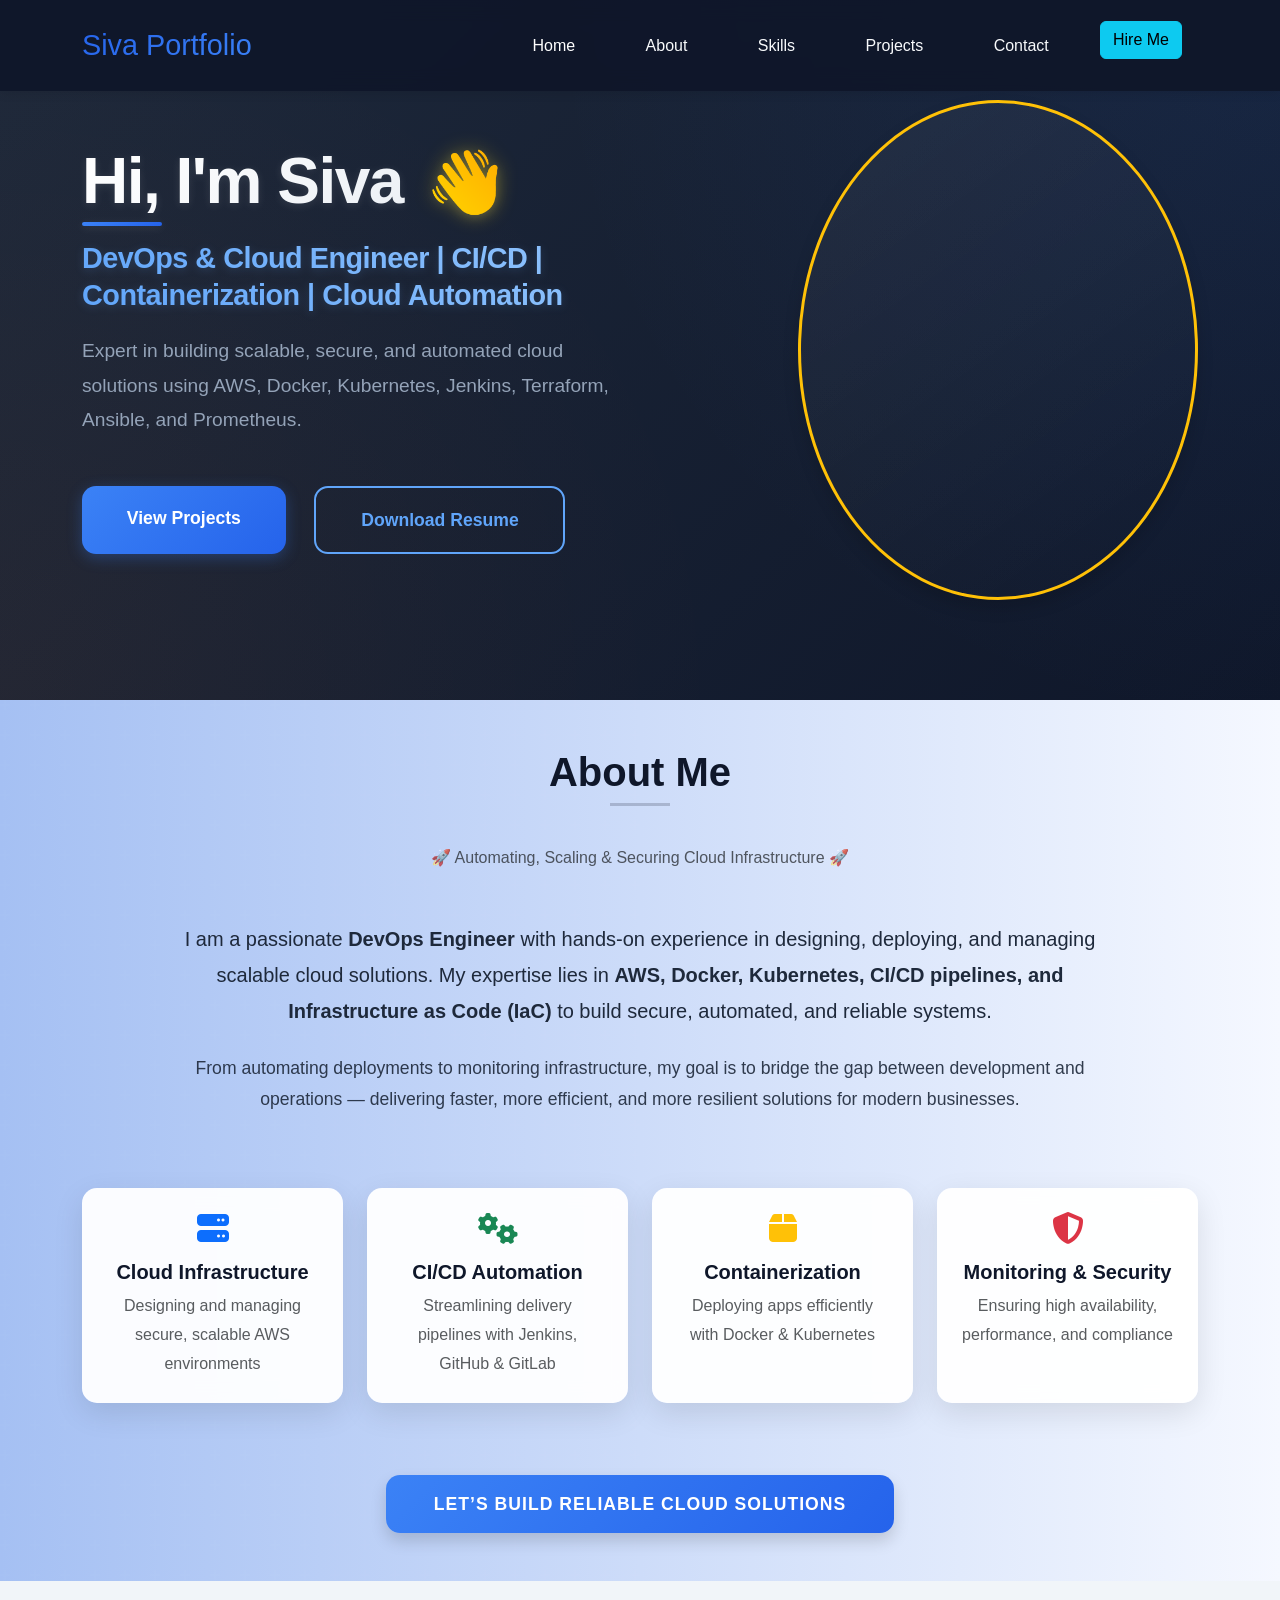
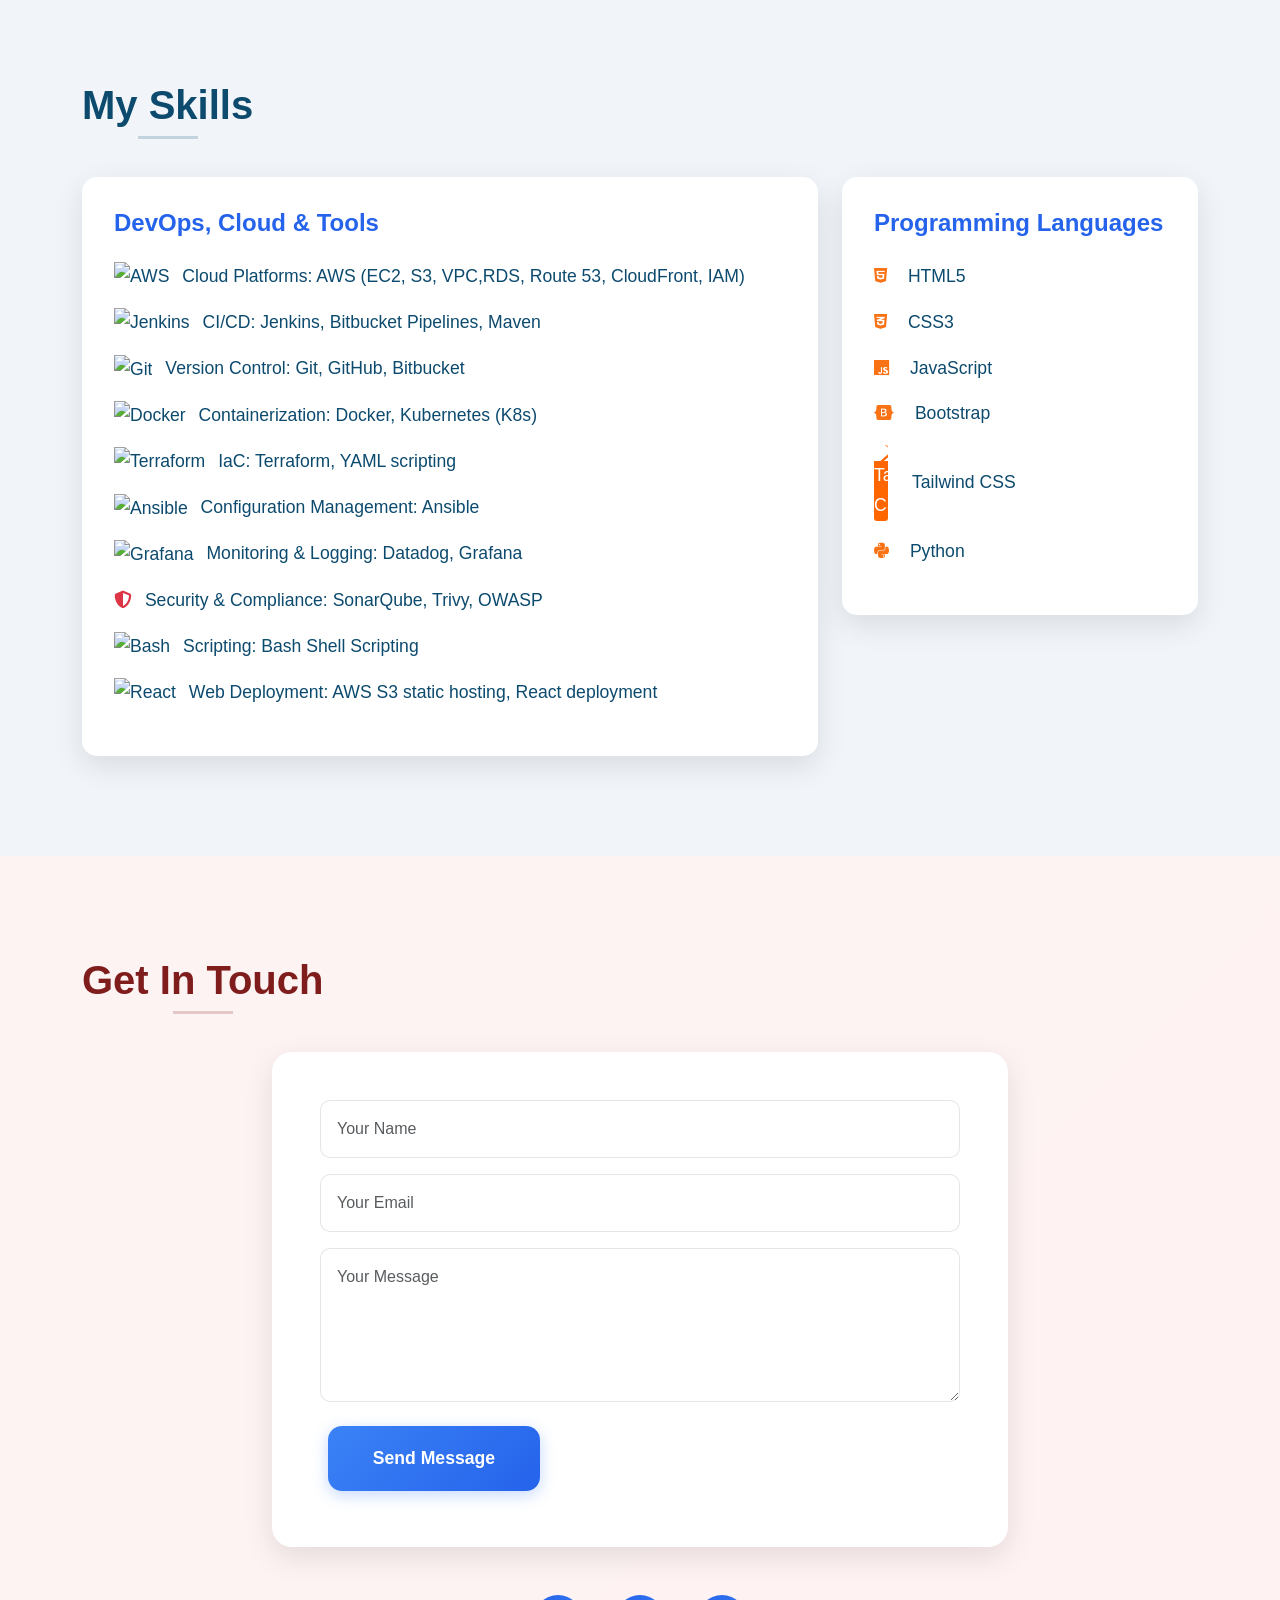
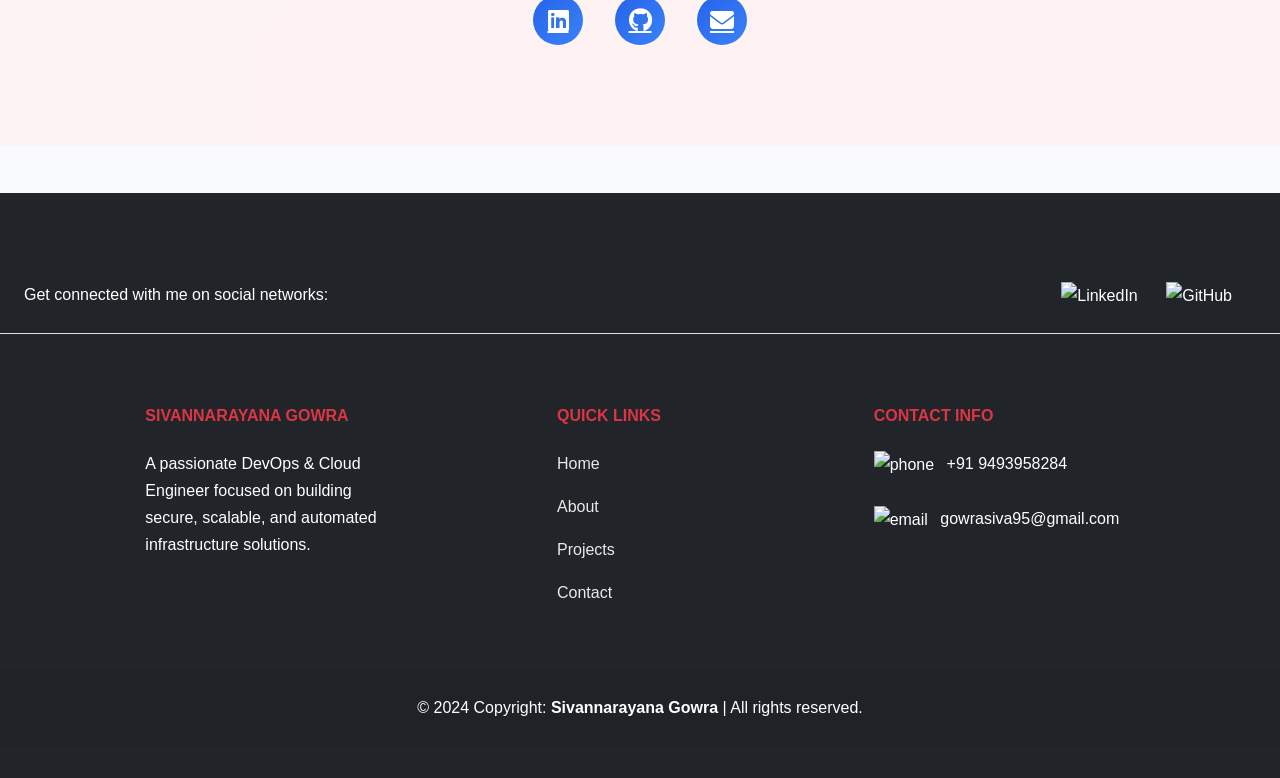
==== commit 4db50a57: "Update index.html" ====
--- a/index.html
+++ b/index.html
@@ -1,4 +1,3 @@
-
 <!DOCTYPE html>
 <html lang="en">
 <head>
@@ -63,7 +62,7 @@
 
                     <div class="cta-buttons">
                         <a href="#Projects" class="btn btn-primary">View Projects</a>
-                        <a href="SivannarayanaGowraResume.pdf" download class="btn btn-outline" target="_blank">Download Resume</a>
+                        <a href="SivannarayanaGowraResume.docx" download class="btn btn-outline" target="_blank">Download Resume</a>
                     </div>
                 </div>
                 <div class="col-lg-6 d-flex justify-content-end">
@@ -172,7 +171,7 @@
                   
                         <li>
                           <img src="https://www.vectorlogo.zone/logos/amazon_aws/amazon_aws-icon.svg" width="20" class="me-2" alt="AWS" />
-                          Cloud Platforms: AWS (EC2, S3, Route 53, CloudFront, IAM)
+                          Cloud Platforms: AWS (EC2, S3, VPC,RDS, Route 53, CloudFront, IAM)
                         </li>
                   
                         <li>
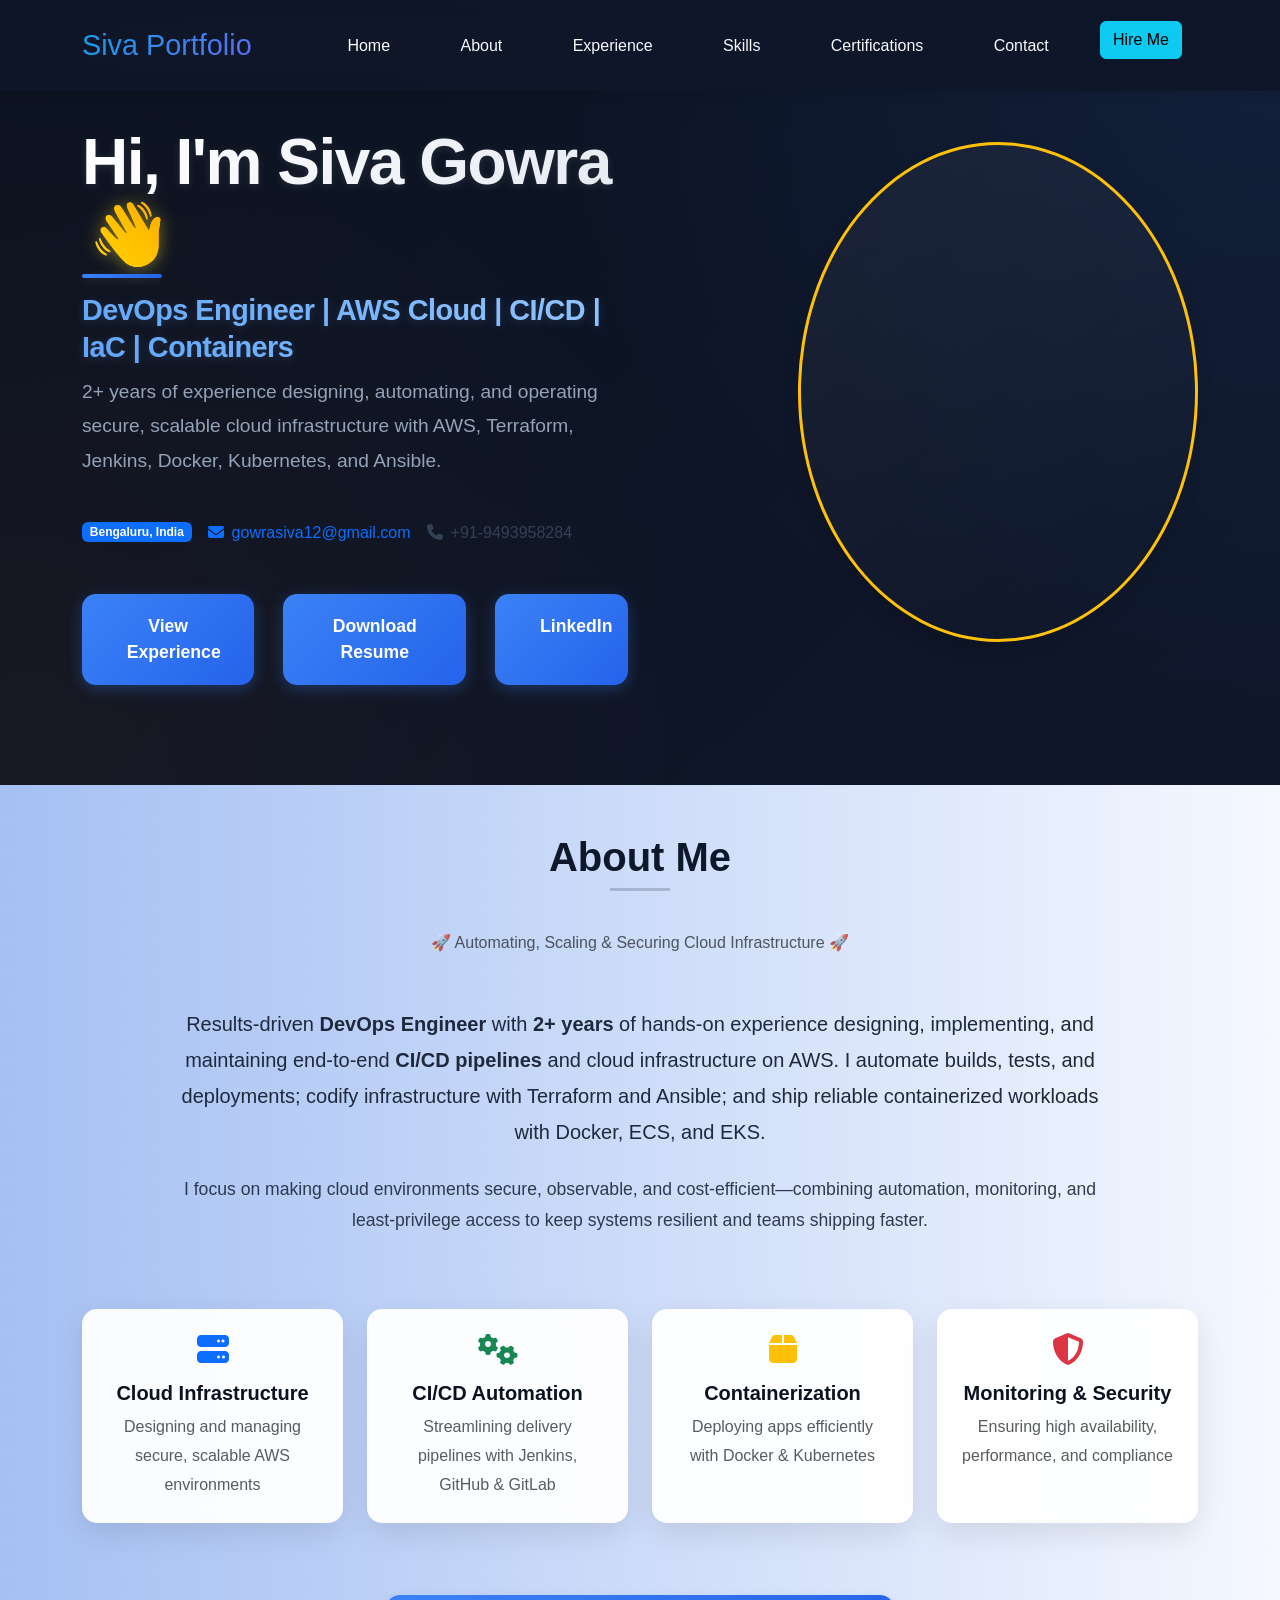
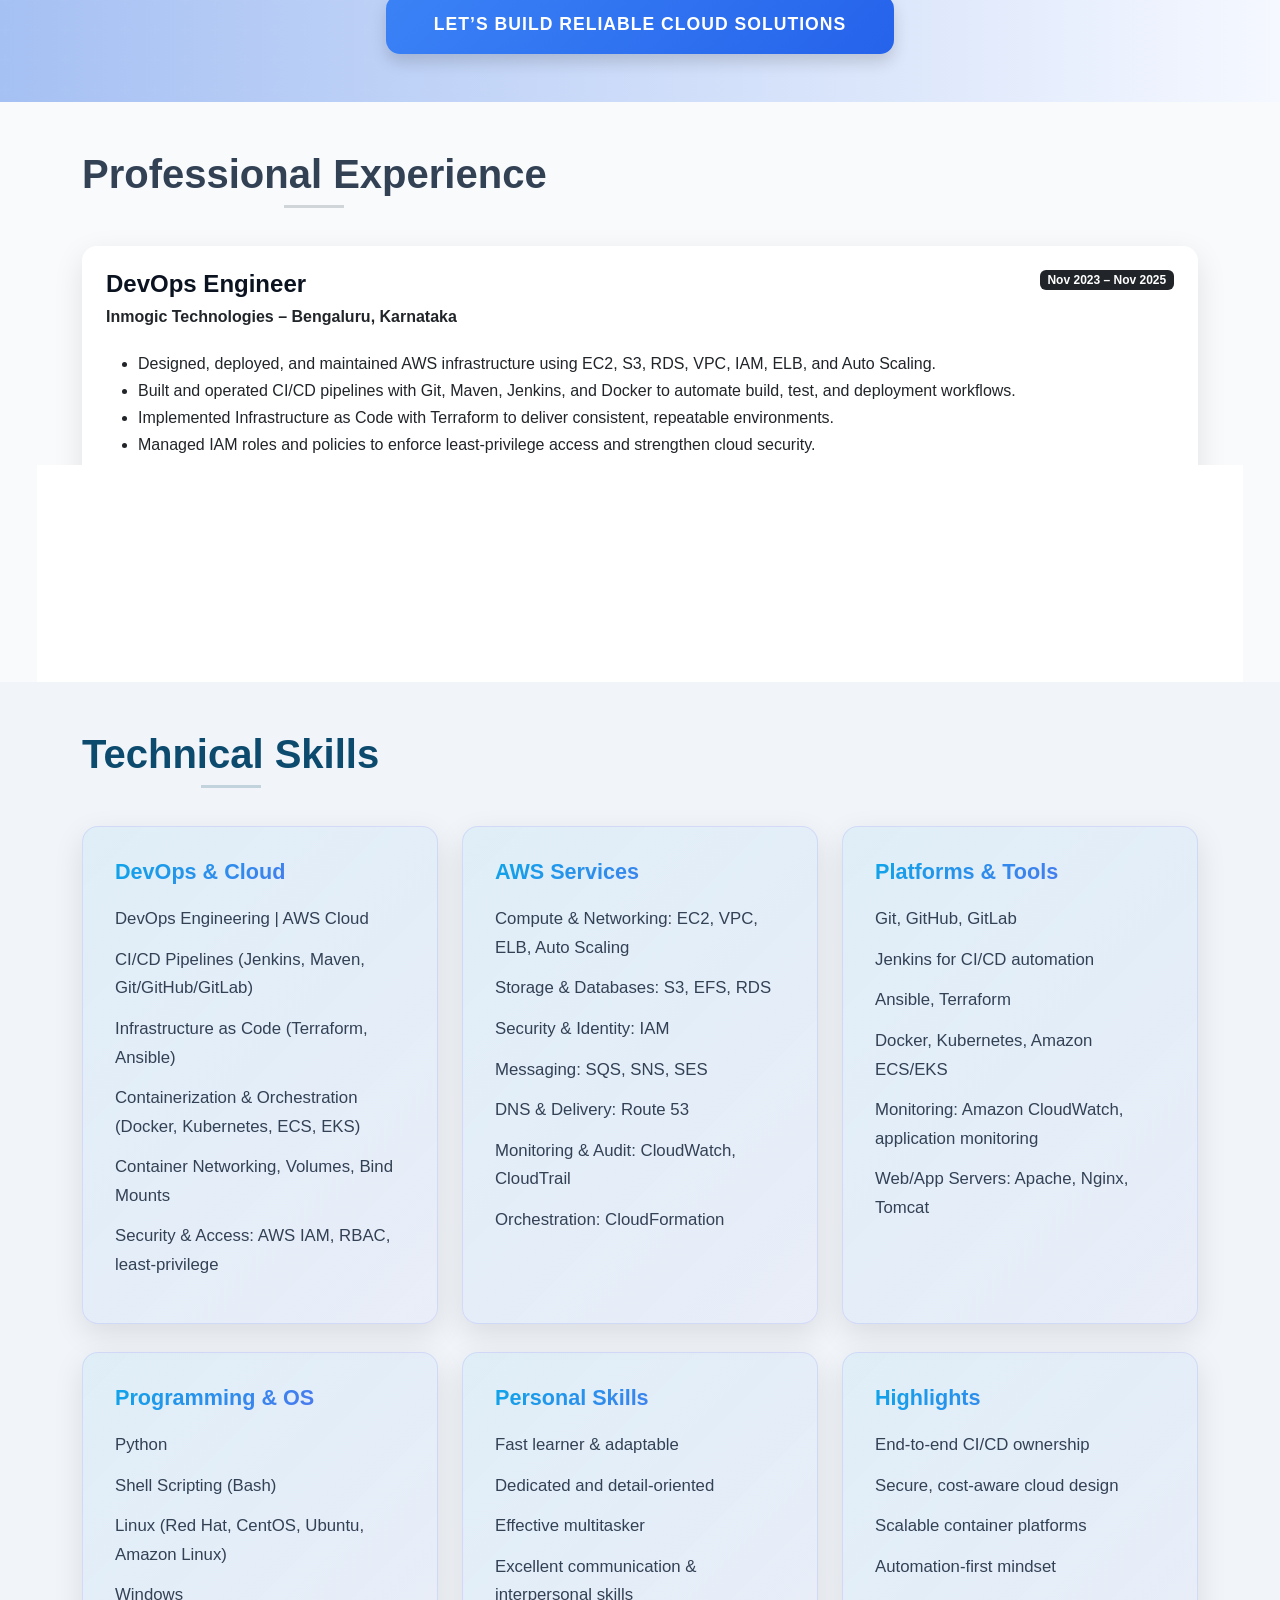
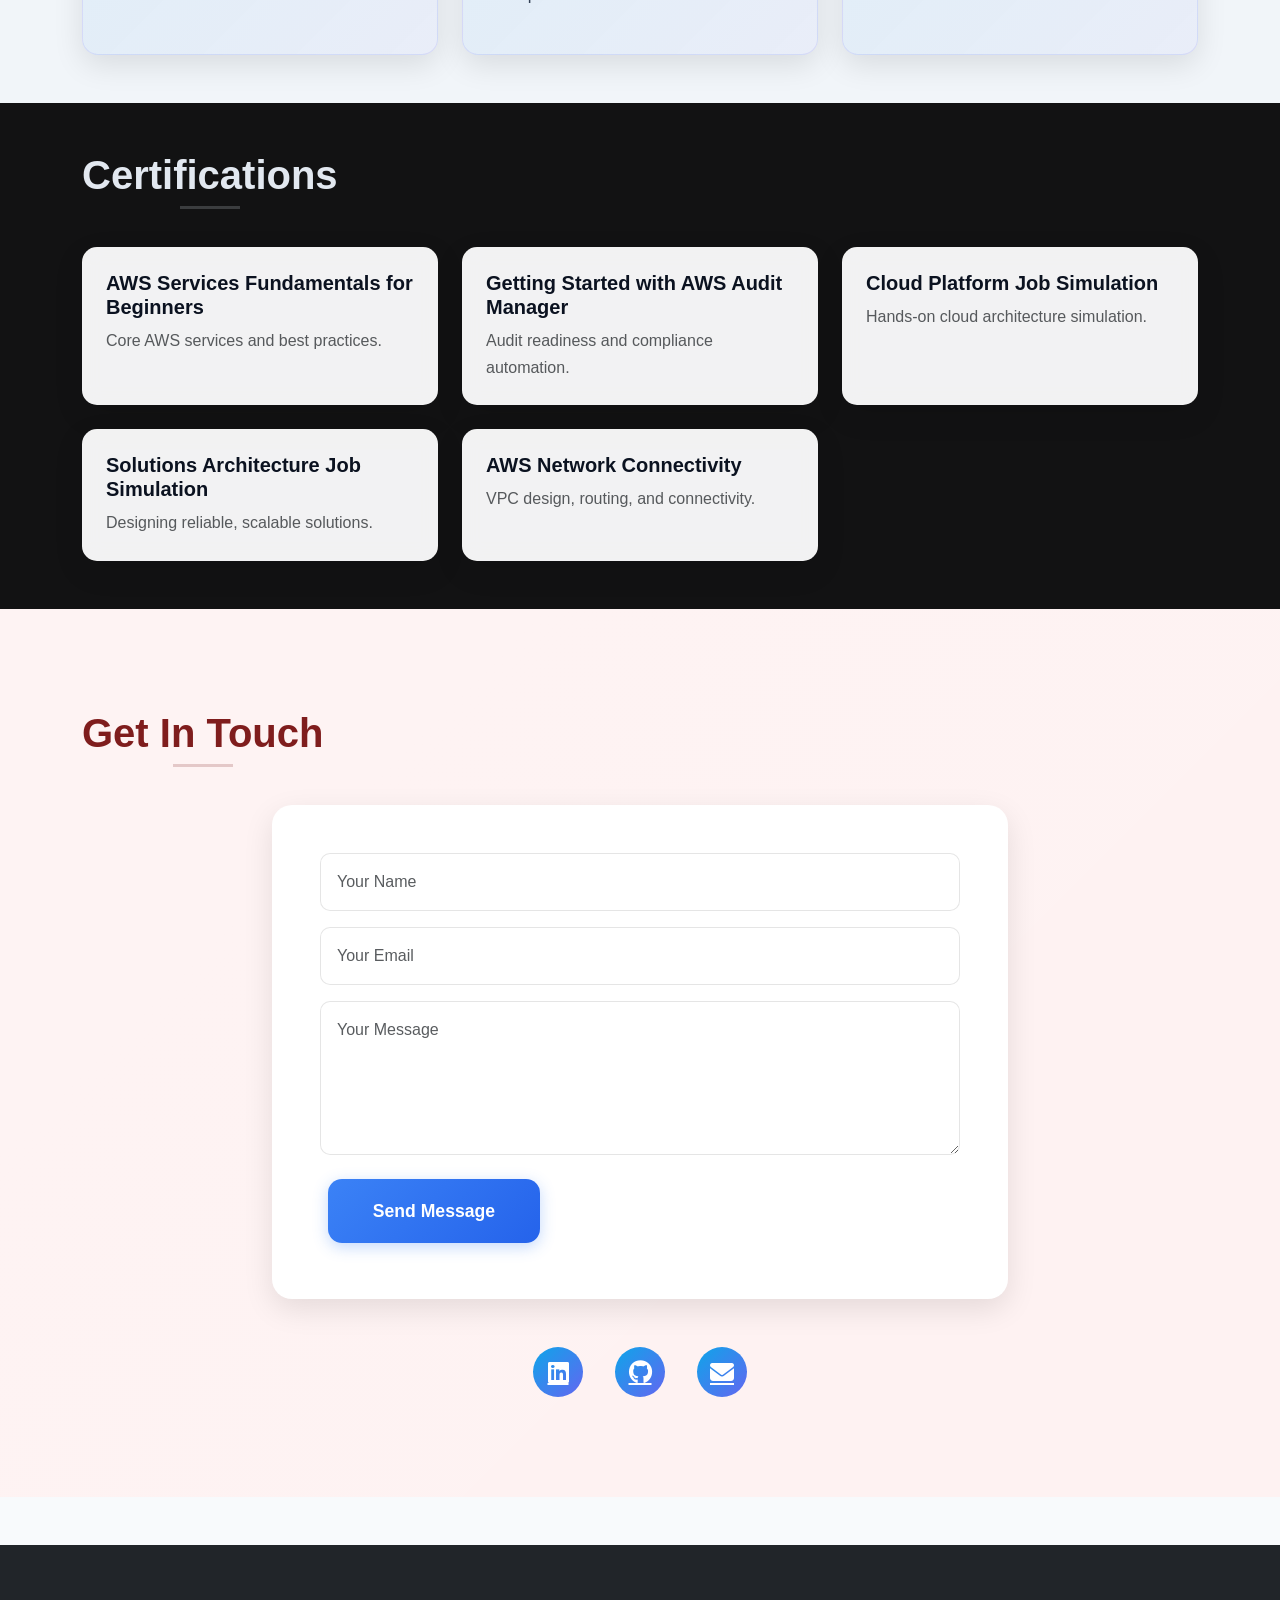
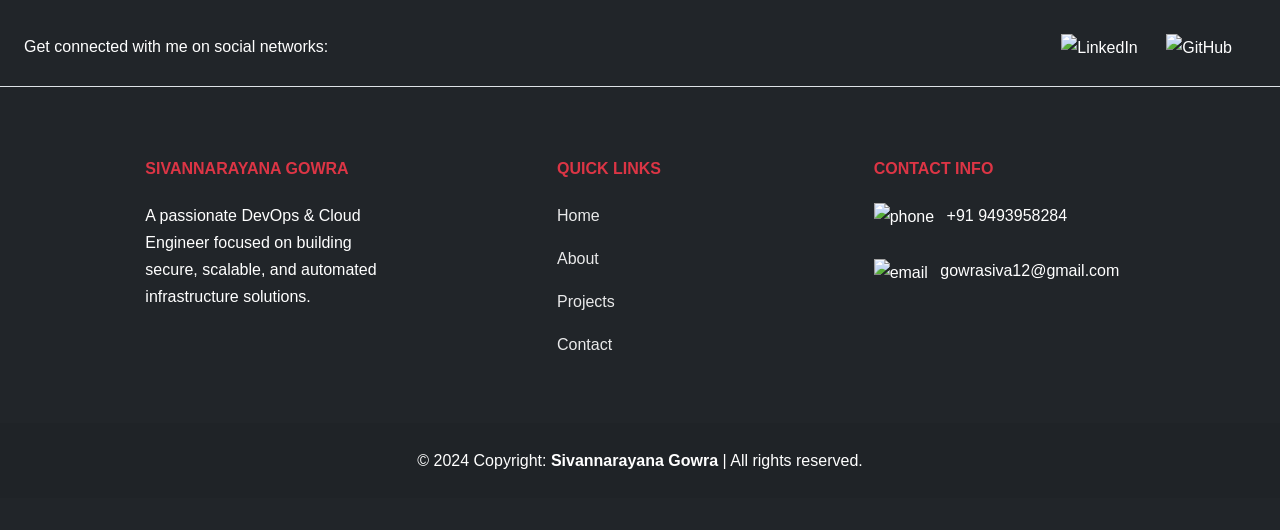
==== commit 3a3829b1: "add new data" ====
--- a/index.html
+++ b/index.html
@@ -4,7 +4,6 @@
     <meta charset="UTF-8">
     <meta name="viewport" content="width=device-width, initial-scale=1.0">
     <title>Siva Portfolio</title>
-    
     <!-- Bootstrap CSS -->
     <link href="https://cdn.jsdelivr.net/npm/bootstrap@5.3.0/dist/css/bootstrap.min.css" rel="stylesheet">
     
@@ -34,10 +33,13 @@
                         <a class="nav-link" href="#About">About</a>
                     </li>
                     <li class="nav-item">
+                        <a class="nav-link" href="#Experience">Experience</a>
+                    </li>
+                    <li class="nav-item">
                         <a class="nav-link" href="#Skills">Skills</a>
                     </li>
                     <li class="nav-item">
-                        <a class="nav-link" href="#Projects">Projects</a>
+                        <a class="nav-link" href="#Certifications">Certifications</a>
                     </li>
 
                     <li class="nav-item">
@@ -56,13 +58,19 @@
         <div class="container">
             <div class="row align-items-center">
                 <div class="col-lg-6">
-                    <h1>Hi, I'm Siva <span class="wave-emoji">👋</span></h1>
-                  <p class="lead">DevOps & Cloud Engineer | CI/CD | Containerization | Cloud Automation</p>
-<p>Expert in building scalable, secure, and automated cloud solutions using AWS, Docker, Kubernetes, Jenkins, Terraform, Ansible, and Prometheus.</p>
-
+                    <br>
+                    <h1>Hi, I'm <span class="fw-bold">Siva Gowra</span> <span class="wave-emoji">👋</span></h1>
+                    <p class="lead mb-2">DevOps Engineer | AWS Cloud | CI/CD | IaC | Containers</p>
+                    <p>2+ years of experience designing, automating, and operating secure, scalable cloud infrastructure with AWS, Terraform, Jenkins, Docker, Kubernetes, and Ansible.</p>
+                    <div class="d-flex flex-wrap align-items-center gap-3 mb-3">
+                        <span class="badge bg-primary">Bengaluru, India</span>
+                        <a class="text-decoration-none" href="mailto:gowrasiva12@gmail.com"><i class="fa-solid fa-envelope me-2"></i>gowrasiva12@gmail.com</a>
+                        <span><i class="fa-solid fa-phone me-2"></i>+91-9493958284</span>
+                    </div>
                     <div class="cta-buttons">
-                        <a href="#Projects" class="btn btn-primary">View Projects</a>
-                        <a href="SivannarayanaGowraResume.docx" download class="btn btn-outline" target="_blank">Download Resume</a>
+                        <a href="#Experience" class="btn btn-primary">View Experience</a>
+                        <a href="SivannarayanaGowraResume.docx" download class="btn btn-primary" target="_blank">Download Resume</a>
+                        <a href="https://www.linkedin.com/in/narayana-gowra-b17798222/" class="btn btn-primary" target="_blank">LinkedIn</a>
                     </div>
                 </div>
                 <div class="col-lg-6 d-flex justify-content-end">
@@ -103,12 +111,10 @@
                 <div class="col-lg-10">
                     <div class="about-description text-center mb-4">
                         <p class="lead">
-                            I am a passionate <strong>DevOps Engineer</strong> with hands-on experience in designing, deploying, and managing scalable cloud solutions. 
-                            My expertise lies in <strong>AWS, Docker, Kubernetes, CI/CD pipelines, and Infrastructure as Code (IaC)</strong> to build secure, automated, and reliable systems.
+                            Results-driven <strong>DevOps Engineer</strong> with <strong>2+ years</strong> of hands-on experience designing, implementing, and maintaining end-to-end <strong>CI/CD pipelines</strong> and cloud infrastructure on AWS. I automate builds, tests, and deployments; codify infrastructure with Terraform and Ansible; and ship reliable containerized workloads with Docker, ECS, and EKS.
                         </p>
                         <p class="journey-text">
-                            From automating deployments to monitoring infrastructure, my goal is to bridge the gap between development and operations — 
-                            delivering faster, more efficient, and more resilient solutions for modern businesses.
+                            I focus on making cloud environments secure, observable, and cost-efficient—combining automation, monitoring, and least-privilege access to keep systems resilient and teams shipping faster.
                         </p>
                     </div>
                 </div>
@@ -159,95 +165,150 @@
     
 
 
+    <!-- Experience Section -->
+    <section id="Experience" class="py-5">
+        <div class="container">
+            <h2 class="section-title">Professional Experience</h2>
+            <div class="card shadow-sm border-0 p-4">
+                <div class="d-flex justify-content-between flex-wrap gap-2">
+                    <div>
+                        <h4 class="mb-1">DevOps Engineer</h4>
+                        <p class="mb-1 fw-semibold">Inmogic Technologies – Bengaluru, Karnataka</p>
+                    </div>
+                    <span class="badge bg-dark align-self-start">Nov 2023 – Nov 2025</span>
+                </div>
+                <ul class="mt-3">
+                    <li>Designed, deployed, and maintained AWS infrastructure using EC2, S3, RDS, VPC, IAM, ELB, and Auto Scaling.</li>
+                    <li>Built and operated CI/CD pipelines with Git, Maven, Jenkins, and Docker to automate build, test, and deployment workflows.</li>
+                    <li>Implemented Infrastructure as Code with Terraform to deliver consistent, repeatable environments.</li>
+                    <li>Managed IAM roles and policies to enforce least-privilege access and strengthen cloud security.</li>
+                    <li>Deployed containerized applications with Docker, Amazon ECS, and Amazon EKS to ensure high availability and scalability.</li>
+                    <li>Automated server provisioning and configuration with Ansible, reducing manual effort and errors.</li>
+                    <li>Implemented microservices patterns with AWS Lambda and API Gateway for efficient, scalable services.</li>
+                    <li>Monitored performance and reliability using Amazon CloudWatch for proactive issue detection.</li>
+                    <li>Collaborated closely with development and QA teams to support agile delivery and continuous improvement.</li>
+                </ul>
+            </div>
+        </div>
+    </section>
+
     <!-- Skills Section -->
-    <section id="Skills">
-        <div class="container">
-            <h2 class="section-title">My Skills</h2>
-            <div class="row">
-                <div class="col-md-8">
-                    <div class="skill-card">
-                      <h3>DevOps, Cloud & Tools</h3>
-                      <ul class="list-unstyled">
-                  
-                        <li>
-                          <img src="https://www.vectorlogo.zone/logos/amazon_aws/amazon_aws-icon.svg" width="20" class="me-2" alt="AWS" />
-                          Cloud Platforms: AWS (EC2, S3, VPC,RDS, Route 53, CloudFront, IAM)
-                        </li>
-                  
-                        <li>
-                          <img src="https://cdn.simpleicons.org/jenkins/D24939" width="20" class="me-2" alt="Jenkins" />
-                          CI/CD: Jenkins, Bitbucket Pipelines, Maven
-                        </li>
-                  
-                        <li>
-                          <img src="https://cdn.simpleicons.org/git/F05032" width="20" class="me-2" alt="Git" />
-                          Version Control: Git, GitHub, Bitbucket
-                        </li>
-                  
-                        <li>
-                          <img src="https://cdn.simpleicons.org/docker/2496ED" width="20" class="me-2" alt="Docker" />
-                          Containerization: Docker, Kubernetes (K8s)
-                        </li>
-                  
-                        <li>
-                          <img src="https://cdn.simpleicons.org/terraform/7B42BC" width="20" class="me-2" alt="Terraform" />
-                          IaC: Terraform, YAML scripting
-                        </li>
-                  
-                        <li>
-                          <img src="https://cdn.simpleicons.org/ansible/EE0000" width="20" class="me-2" alt="Ansible" />
-                          Configuration Management: Ansible
-                        </li>
-                  
-                        <li>
-                          <img src="https://cdn.simpleicons.org/grafana/F46800" width="20" class="me-2" alt="Grafana" />
-                          Monitoring & Logging: Datadog, Grafana
-                        </li>
-                  
-                        <li>
-                          <i class="fas fa-shield-alt fa-1x text-danger me-2"></i>
-                          Security & Compliance: SonarQube, Trivy, OWASP
-                        </li>
-                  
-                        <li>
-                          <img src="https://cdn.simpleicons.org/gnubash/4EAA25" width="20" class="me-2" alt="Bash" />
-                          Scripting: Bash Shell Scripting
-                        </li>
-                  
-                        <li>
-                          <img src="https://cdn.simpleicons.org/react/61DAFB" width="20" class="me-2" alt="React" />
-                          Web Deployment: AWS S3 static hosting, React deployment
-                        </li>
-                  
-                      </ul>
-                    </div>
-                  </div>
-        
+    <section id="Skills" class="py-5">
+        <div class="container">
+            <h2 class="section-title">Technical Skills</h2>
+            <div class="row g-4">
+                <div class="col-lg-4">
+                    <div class="skill-card h-100">
+                        <h3>DevOps & Cloud</h3>
+                        <ul class="list-unstyled mb-0">
+                            <li>DevOps Engineering | AWS Cloud</li>
+                            <li>CI/CD Pipelines (Jenkins, Maven, Git/GitHub/GitLab)</li>
+                            <li>Infrastructure as Code (Terraform, Ansible)</li>
+                            <li>Containerization & Orchestration (Docker, Kubernetes, ECS, EKS)</li>
+                            <li>Container Networking, Volumes, Bind Mounts</li>
+                            <li>Security & Access: AWS IAM, RBAC, least-privilege</li>
+                        </ul>
+                    </div>
+                </div>
+                <div class="col-lg-4">
+                    <div class="skill-card h-100">
+                        <h3>AWS Services</h3>
+                        <ul class="list-unstyled mb-0">
+                            <li>Compute & Networking: EC2, VPC, ELB, Auto Scaling</li>
+                            <li>Storage & Databases: S3, EFS, RDS</li>
+                            <li>Security & Identity: IAM</li>
+                            <li>Messaging: SQS, SNS, SES</li>
+                            <li>DNS & Delivery: Route 53</li>
+                            <li>Monitoring & Audit: CloudWatch, CloudTrail</li>
+                            <li>Orchestration: CloudFormation</li>
+                        </ul>
+                    </div>
+                </div>
+                <div class="col-lg-4">
+                    <div class="skill-card h-100">
+                        <h3>Platforms & Tools</h3>
+                        <ul class="list-unstyled mb-0">
+                            <li>Git, GitHub, GitLab</li>
+                            <li>Jenkins for CI/CD automation</li>
+                            <li>Ansible, Terraform</li>
+                            <li>Docker, Kubernetes, Amazon ECS/EKS</li>
+                            <li>Monitoring: Amazon CloudWatch, application monitoring</li>
+                            <li>Web/App Servers: Apache, Nginx, Tomcat</li>
+                        </ul>
+                    </div>
+                </div>
+            </div>
+            <div class="row g-4 mt-1">
+                <div class="col-lg-4">
+                    <div class="skill-card h-100">
+                        <h3>Programming & OS</h3>
+                        <ul class="list-unstyled mb-0">
+                            <li>Python</li>
+                            <li>Shell Scripting (Bash)</li>
+                            <li>Linux (Red Hat, CentOS, Ubuntu, Amazon Linux)</li>
+                            <li>Windows</li>
+                        </ul>
+                    </div>
+                </div>
+                <div class="col-lg-4">
+                    <div class="skill-card h-100">
+                        <h3>Personal Skills</h3>
+                        <ul class="list-unstyled mb-0">
+                            <li>Fast learner & adaptable</li>
+                            <li>Dedicated and detail-oriented</li>
+                            <li>Effective multitasker</li>
+                            <li>Excellent communication & interpersonal skills</li>
+                        </ul>
+                    </div>
+                </div>
+                <div class="col-lg-4">
+                    <div class="skill-card h-100">
+                        <h3>Highlights</h3>
+                        <ul class="list-unstyled mb-0">
+                            <li>End-to-end CI/CD ownership</li>
+                            <li>Secure, cost-aware cloud design</li>
+                            <li>Scalable container platforms</li>
+                            <li>Automation-first mindset</li>
+                        </ul>
+                    </div>
+                </div>
+            </div>
+        </div>
+    </section>
+
+    <!-- Certifications Section -->
+    <section id="Certifications" class="py-5" style="background: #121213;">
+        <div class="container">
+            <h2 class="section-title">Certifications</h2>
+            <div class="row g-4">
                 <div class="col-md-4">
-                    <div class="skill-card">
-                        <h3>Programming Languages</h3>
-                        <ul class="list-unstyled">
-                            <li><i class="fab fa-html5"></i> HTML5</li>
-                            <li><i class="fab fa-css3-alt"></i> CSS3</li>
-                            <li><i class="fab fa-js"></i> JavaScript</li>
-                            <li><i class="fab fa-bootstrap"></i> Bootstrap</li>
-                            <li style="display:flex; align-items:center; gap:24px;">
-                                <span style="
-                                  display:inline-flex; 
-                                  align-items:center; 
-                                  justify-content:center; 
-                                  border-radius:3px; 
-                                  background-color:rgb(255, 102, 0);
-                                ">
-                                  <img src="https://www.vectorlogo.zone/logos/tailwindcss/tailwindcss-icon.svg" 
-                                       alt="Tailwind CSS" 
-                                       style="width:14px; filter:brightness(0) invert(1);" />
-                                </span>
-                                Tailwind CSS
-                              </li>
-                              
-                            <li><i class="fab fa-python"></i> Python</li>
-                        </ul>
+                    <div class="card shadow-sm border-0 p-4 h-100">
+                        <h5 class="fw-bold mb-2">AWS Services Fundamentals for Beginners</h5>
+                        <p class="mb-0 text-muted">Core AWS services and best practices.</p>
+                    </div>
+                </div>
+                <div class="col-md-4">
+                    <div class="card shadow-sm border-0 p-4 h-100">
+                        <h5 class="fw-bold mb-2">Getting Started with AWS Audit Manager</h5>
+                        <p class="mb-0 text-muted">Audit readiness and compliance automation.</p>
+                    </div>
+                </div>
+                <div class="col-md-4">
+                    <div class="card shadow-sm border-0 p-4 h-100">
+                        <h5 class="fw-bold mb-2">Cloud Platform Job Simulation</h5>
+                        <p class="mb-0 text-muted">Hands-on cloud architecture simulation.</p>
+                    </div>
+                </div>
+                <div class="col-md-4">
+                    <div class="card shadow-sm border-0 p-4 h-100">
+                        <h5 class="fw-bold mb-2">Solutions Architecture Job Simulation</h5>
+                        <p class="mb-0 text-muted">Designing reliable, scalable solutions.</p>
+                    </div>
+                </div>
+                <div class="col-md-4">
+                    <div class="card shadow-sm border-0 p-4 h-100">
+                        <h5 class="fw-bold mb-2">AWS Network Connectivity</h5>
+                        <p class="mb-0 text-muted">VPC design, routing, and connectivity.</p>
                     </div>
                 </div>
             </div>
@@ -278,9 +339,9 @@
                         </form>
                     </div>
                     <div class="social-icons">
-                        <a href="https://www.linkedin.com/in/gowra-sivannarayana-b17798222/" target="_blank"><i class="fab fa-linkedin"></i></a>
+                        <a href="https://www.linkedin.com/in/narayana-gowra-b17798222/" target="_blank"><i class="fab fa-linkedin"></i></a>
                         <a href="https://github.com/sivagowra" target="_blank"><i class="fab fa-github"></i></a>
-                        <a href="mailto:gowrasiva95@gmail.com"><i class="fas fa-envelope"></i></a>
+                        <a href="mailto:gowrasiva12@gmail.com"><i class="fas fa-envelope"></i></a>
                     </div>
                 </div>
             </div>
@@ -335,7 +396,7 @@
                         <br>
                         <span>
                             <img src="https://img.icons8.com/metro/50/ffffff/new-post.png" alt="email" style="width: 16px;" class="me-2">
-                            gowrasiva95@gmail.com
+                            gowrasiva12@gmail.com
                         </span>
                     </div>
                 </div>
@@ -356,5 +417,4 @@
     <!-- Custom JS -->
     <script src="main.js"></script>
 </body>
-
-</html> 
+</html> 
--- a/style.css
+++ b/style.css
@@ -1,17 +1,17 @@
 /* General Styles */
 :root {
-    --primary-color: #2563eb;
-    --secondary-color: #3b82f6;
-    --dark-color: #0f172a;
+    --primary-color: #0ea5e9;
+    --secondary-color: #6366f1;
+    --dark-color: #0b1220;
     --light-color: #f8fafc;
-    --accent-color: #f97316;
+    --accent-color: #f59e0b;
     --text-color: #334155;
-    --text-light: #64748b;
-    --gradient-1: linear-gradient(135deg, #2563eb 0%, #3b82f6 100%);
-    --gradient-2: linear-gradient(120deg, #0ea5e9 0%, #38bdf8 100%);
-    --gradient-3: linear-gradient(120deg, #f97316 0%, #fb923c 100%);
-    --gradient-4: linear-gradient(120deg, #a1c4fd 0%, #c2e9fb 100%);
-    --gradient-5: linear-gradient(120deg, #d4fc79 0%, #96e6a1 100%);
+    --text-light: #94a3b8;
+    --gradient-1: linear-gradient(135deg, #0ea5e9 0%, #6366f1 100%);
+    --gradient-2: linear-gradient(120deg, #22d3ee 0%, #6366f1 100%);
+    --gradient-3: linear-gradient(120deg, #f59e0b 0%, #f97316 100%);
+    --gradient-4: linear-gradient(120deg, #a5b4fc 0%, #c7d2fe 100%);
+    --gradient-5: linear-gradient(120deg, #34d399 0%, #10b981 100%);
     --box-shadow: 0 10px 30px rgba(0, 0, 0, 0.1);
     --header-bg: rgba(15, 23, 42, 0.95);
     --hero-bg: #0f172a;
@@ -42,7 +42,7 @@
     --text-gradient-lead: linear-gradient(135deg, #60a5fa 0%, #93c5fd 100%);
 
     /* Enhanced Gradients */
-    --gradient-hero: linear-gradient(135deg, #1e293b 0%, #0f172a 100%);
+    --gradient-hero: linear-gradient(135deg, #0b1220 0%, #0f172a 100%);
     --gradient-text-main: linear-gradient(135deg, #ffffff 0%, #e2e8f0 100%);
     --gradient-text-lead: linear-gradient(45deg, #60a5fa 0%, #93c5fd 100%);
     --gradient-wave: linear-gradient(45deg, #ffd700 0%, #ffab00 100%);
@@ -466,26 +466,31 @@
 }
 
 .skill-card {
-    background: white;
+    background: linear-gradient(135deg, rgba(14, 165, 233, 0.08), rgba(99, 102, 241, 0.05));
     padding: 2rem;
-    border-radius: 15px;
-    transition: all 0.3s ease;
+    border-radius: 16px;
+    transition: all var(--transition-fast);
     box-shadow: var(--box-shadow);
+    border: 1px solid rgba(99, 102, 241, 0.15);
 }
 
 .skill-card:hover {
-    transform: translateY(-5px);
+    transform: translateY(-6px) scale(1.01);
+    box-shadow: var(--shadow-lg);
 }
 
 .skill-card h3 {
-    color: var(--primary-color);
-    margin-bottom: 1.5rem;
-    font-size: 1.5rem;
+    background: var(--gradient-1);
+    -webkit-background-clip: text;
+    -webkit-text-fill-color: transparent;
+    margin-bottom: 1.25rem;
+    font-size: 1.35rem;
 }
 
 .skill-card li {
-    margin: 1rem 0;
-    font-size: 1.1rem;
+    margin: 0.75rem 0;
+    font-size: 1.05rem;
+    color: var(--text-color);
 }
 
 .skill-card i {
@@ -610,6 +615,43 @@
 .social-icons a:hover {
     transform: translateY(-5px);
     box-shadow: 0 5px 15px rgba(37, 99, 235, 0.3);
+}
+
+/* Certifications Section */
+#Certifications {
+    background: linear-gradient(135deg, #0b1220 0%, #0f172a 100%);
+    color: #e2e8f0;
+}
+
+#Certifications .section-title {
+    color: #e2e8f0;
+}
+
+.glass-card {
+    background: rgba(255, 255, 255, 0.08);
+    border: 1px solid rgba(255, 255, 255, 0.18);
+    border-radius: 16px;
+    padding: 1.75rem;
+    box-shadow: 0 10px 30px rgba(0, 0, 0, 0.25);
+    backdrop-filter: blur(14px);
+    -webkit-backdrop-filter: blur(14px);
+    color: #f8fafc;
+    transition: all var(--transition-fast);
+}
+
+.glass-card:hover {
+    transform: translateY(-6px);
+    border-color: rgba(14, 165, 233, 0.35);
+    box-shadow: 0 15px 40px rgba(14, 165, 233, 0.15);
+}
+
+.glass-card h5 {
+    color: #fff;
+}
+
+.glass-card p {
+    color: #cbd5e1 !important;
+    margin-bottom: 0;
 }
 
 /* Footer */
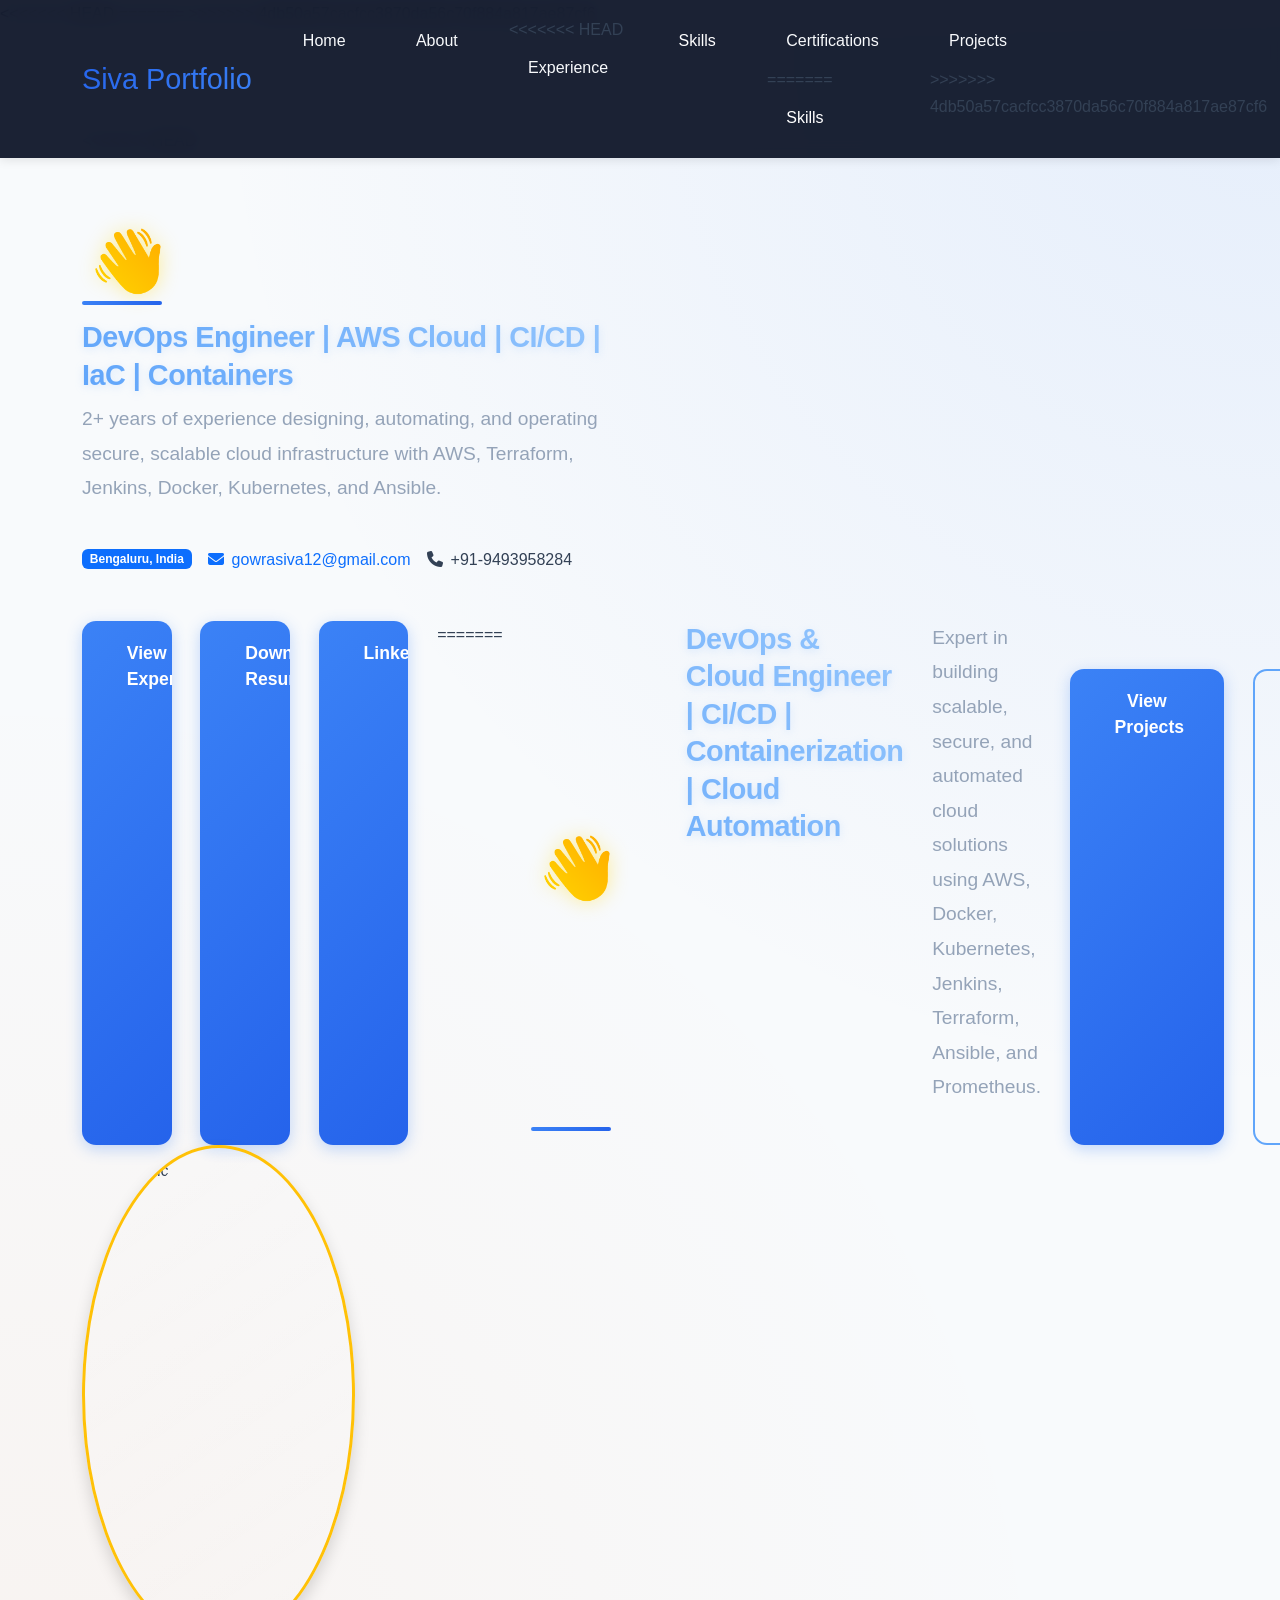
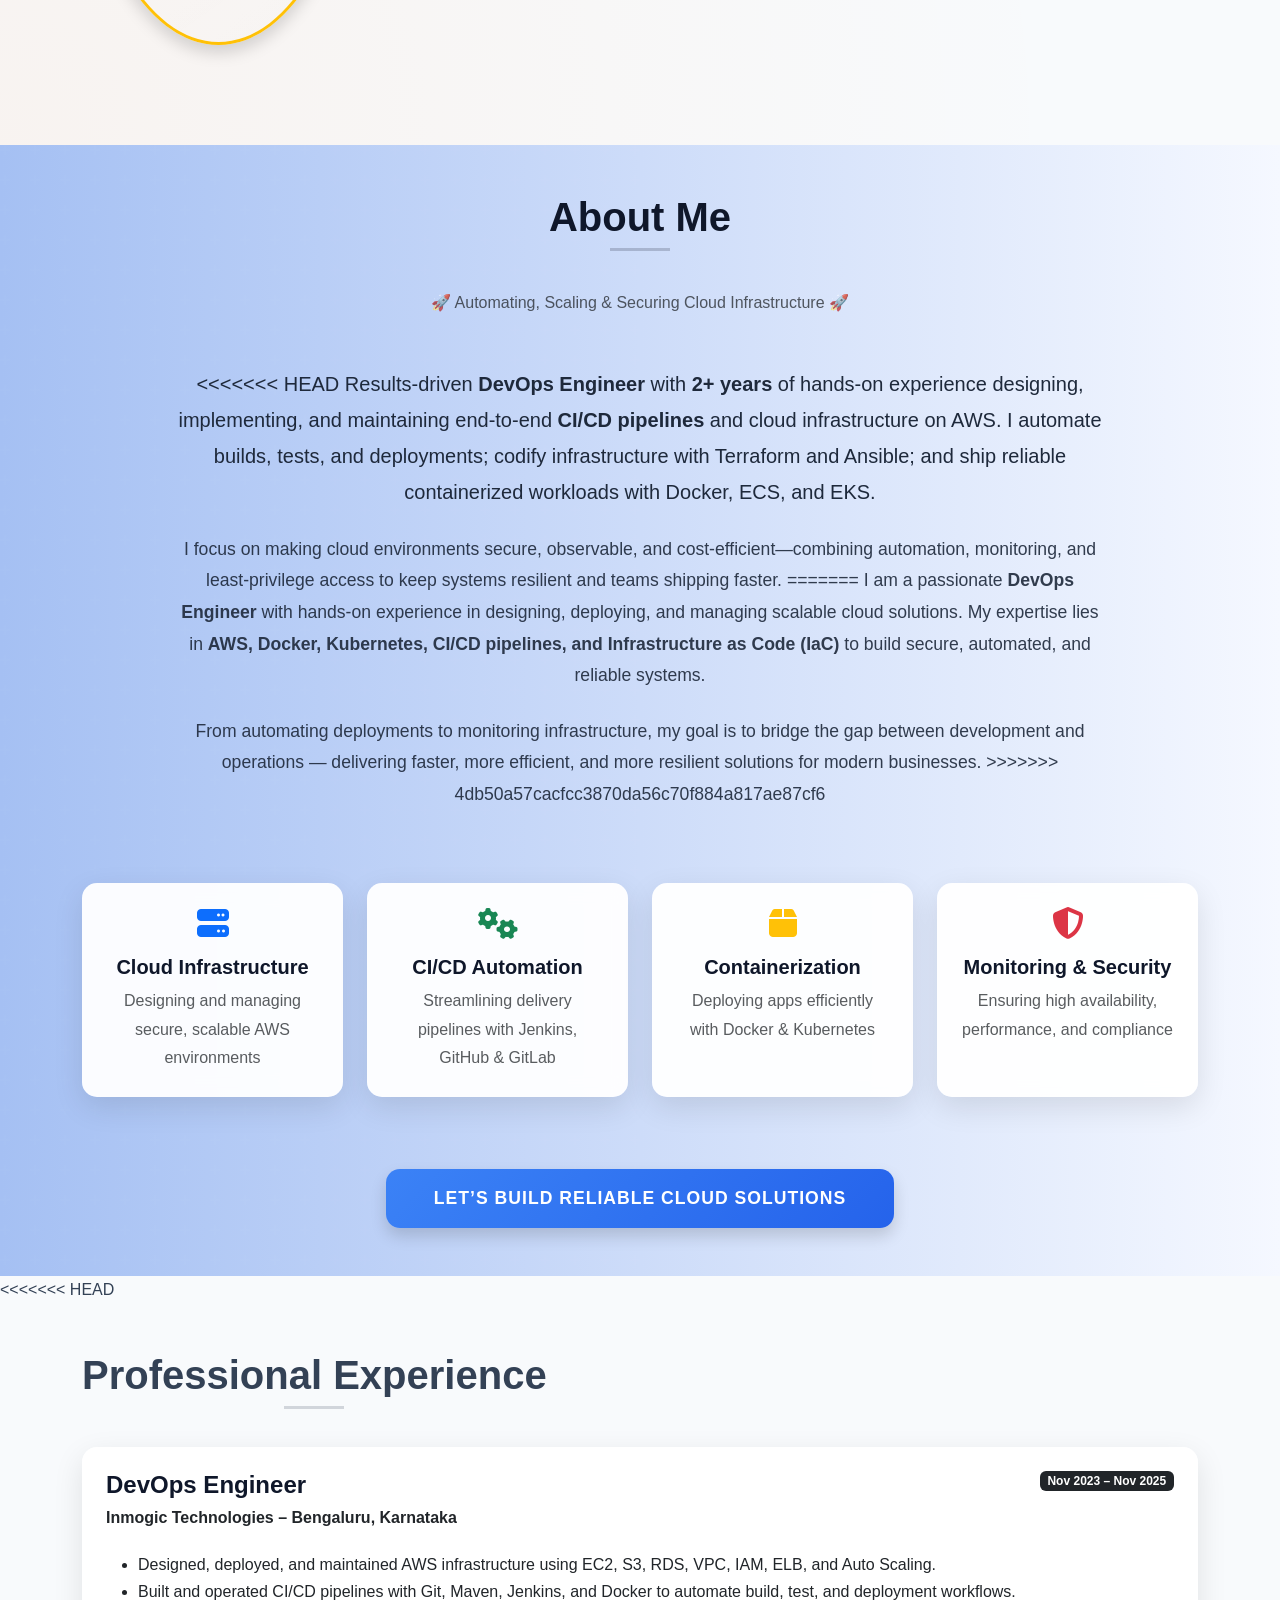
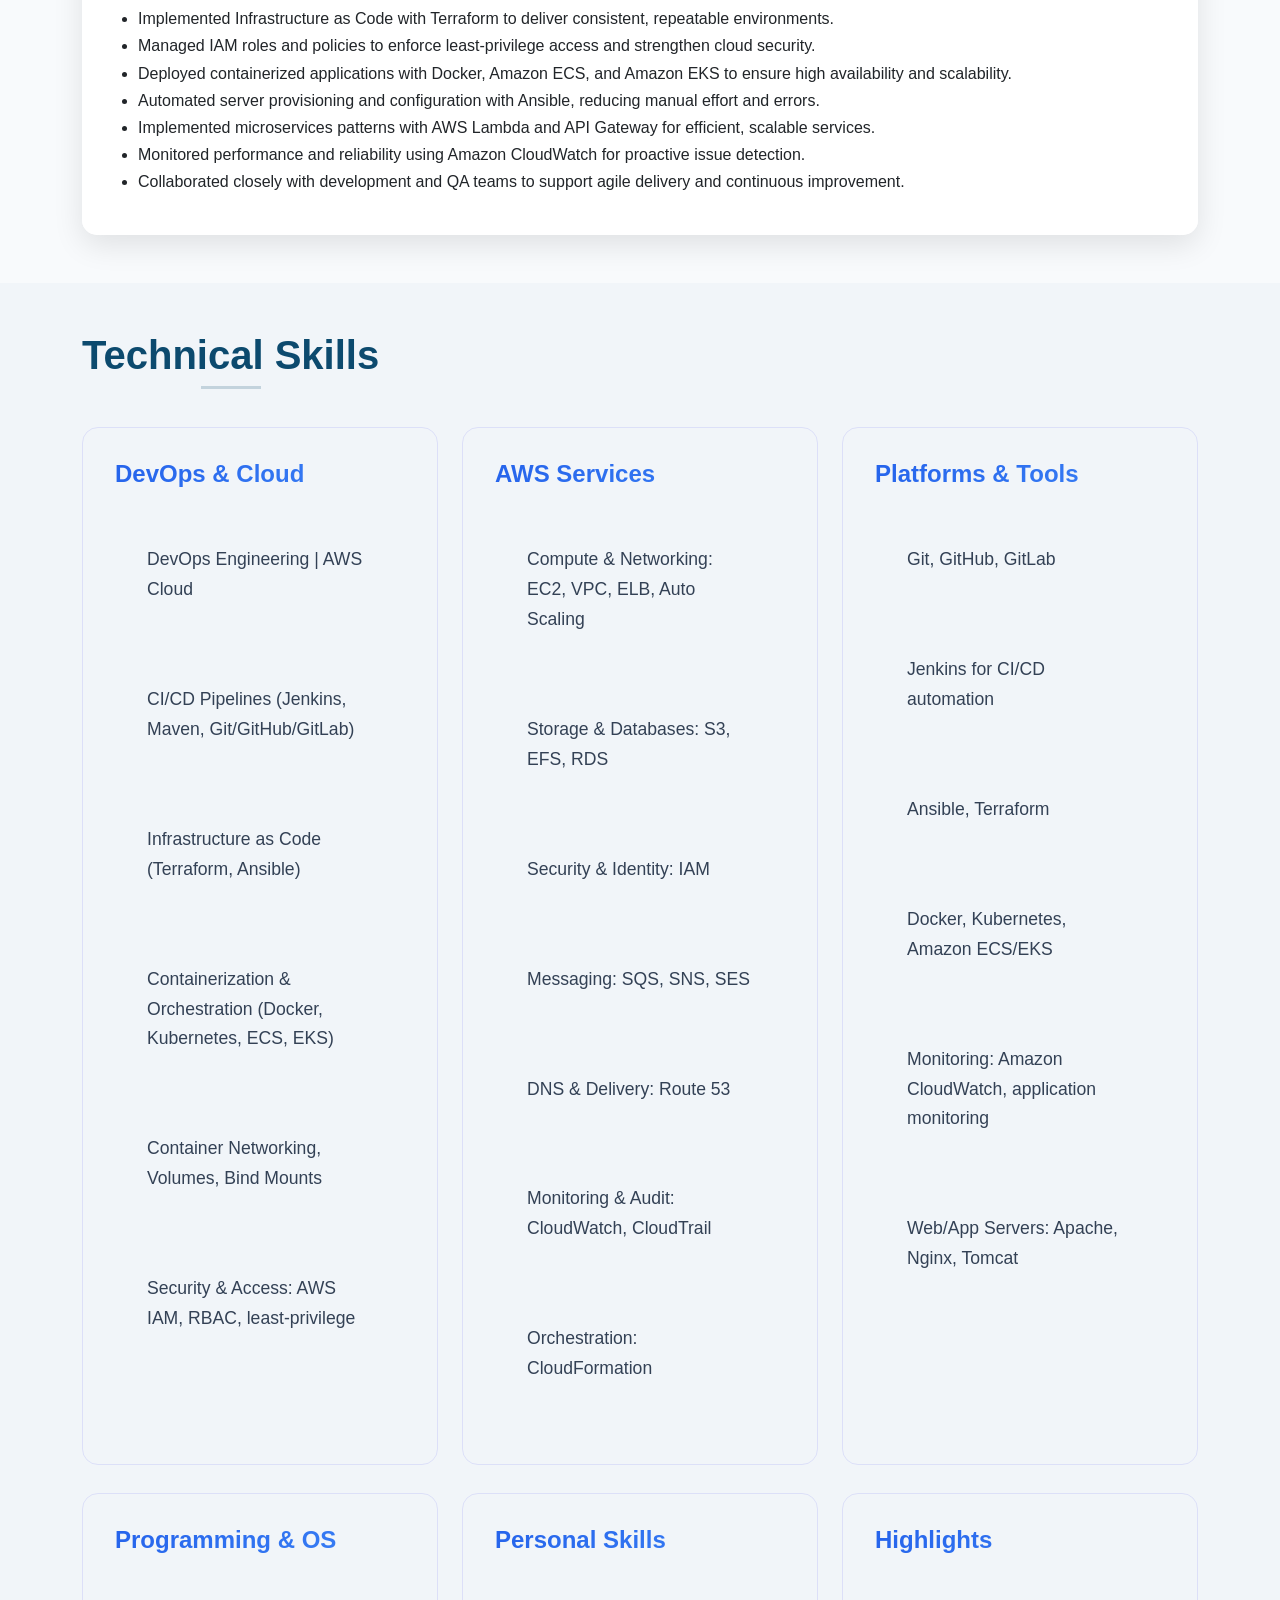
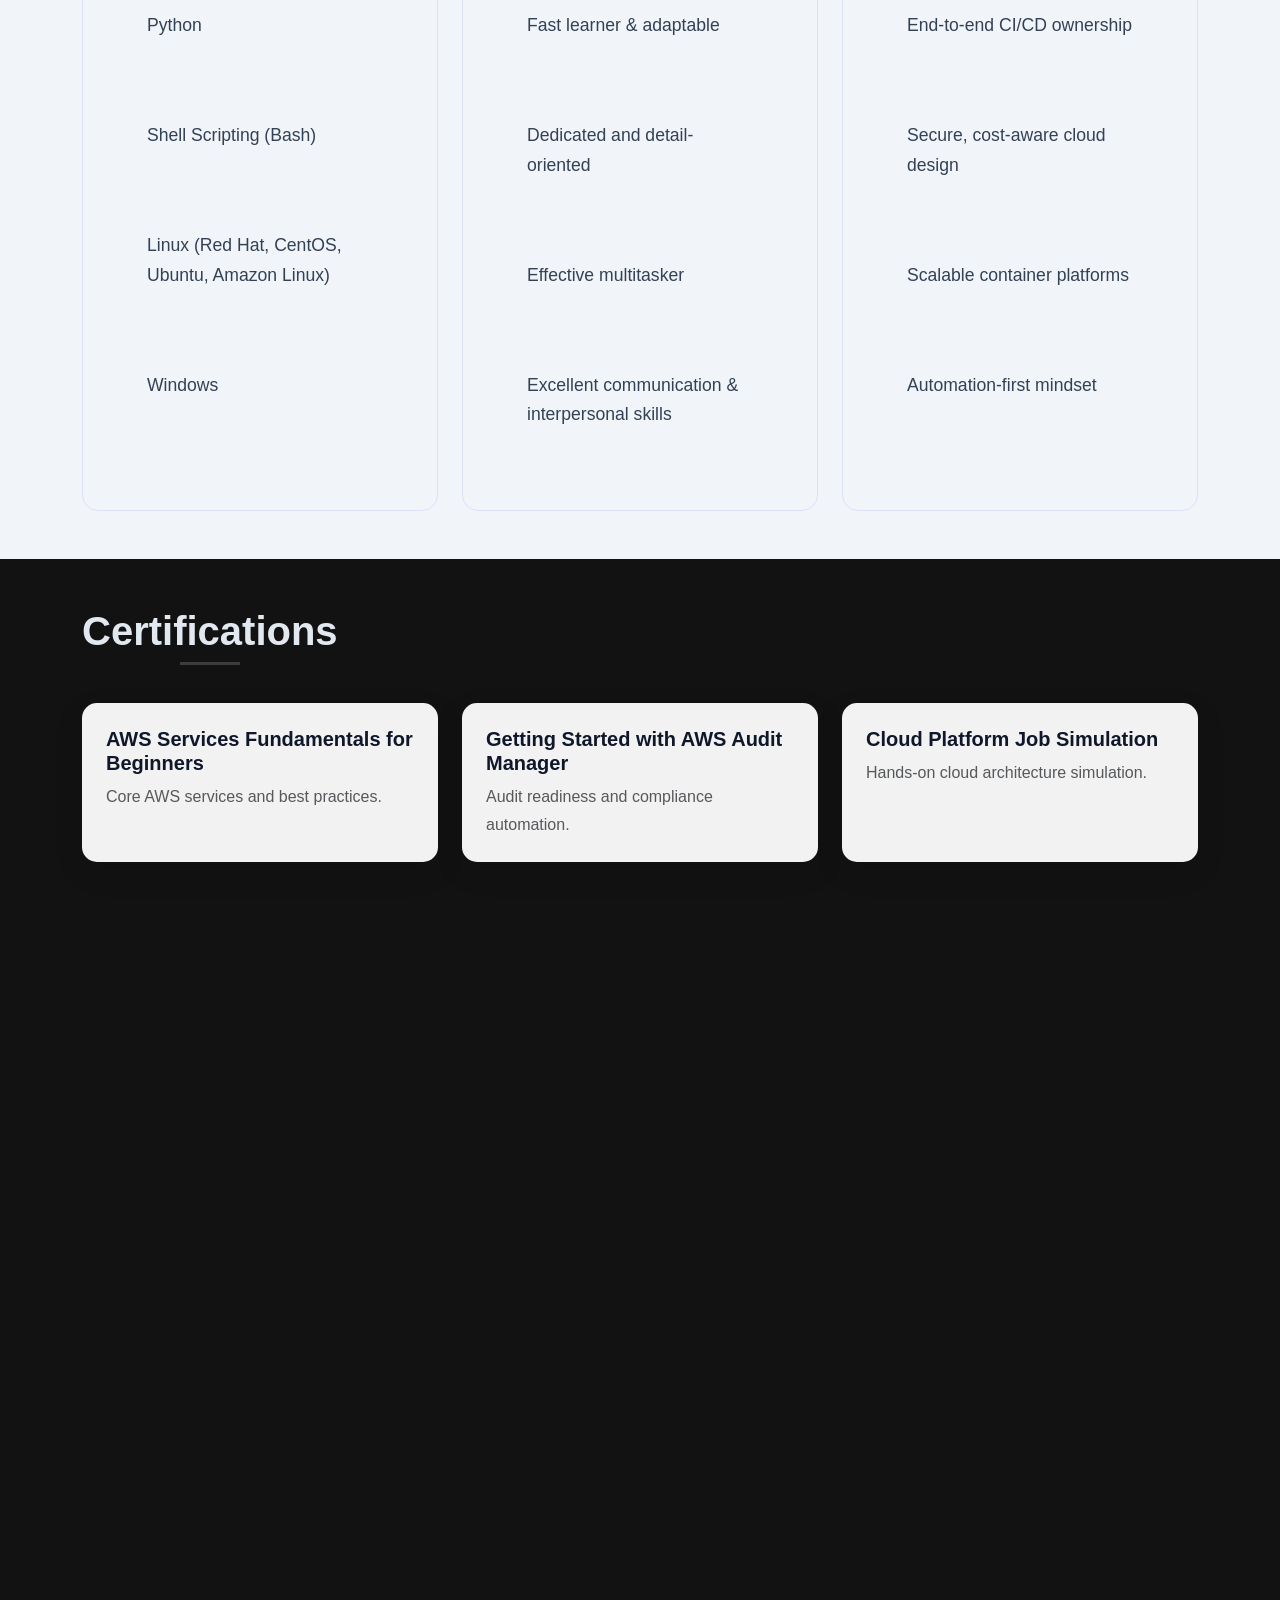
==== commit 8ba0b8ee: "add new files" ====
--- a/index.html
+++ b/index.html
@@ -4,6 +4,10 @@
     <meta charset="UTF-8">
     <meta name="viewport" content="width=device-width, initial-scale=1.0">
     <title>Siva Portfolio</title>
+<<<<<<< HEAD
+=======
+    
+>>>>>>> 4db50a57cacfcc3870da56c70f884a817ae87cf6
     <!-- Bootstrap CSS -->
     <link href="https://cdn.jsdelivr.net/npm/bootstrap@5.3.0/dist/css/bootstrap.min.css" rel="stylesheet">
     
@@ -33,6 +37,7 @@
                         <a class="nav-link" href="#About">About</a>
                     </li>
                     <li class="nav-item">
+<<<<<<< HEAD
                         <a class="nav-link" href="#Experience">Experience</a>
                     </li>
                     <li class="nav-item">
@@ -40,6 +45,12 @@
                     </li>
                     <li class="nav-item">
                         <a class="nav-link" href="#Certifications">Certifications</a>
+=======
+                        <a class="nav-link" href="#Skills">Skills</a>
+                    </li>
+                    <li class="nav-item">
+                        <a class="nav-link" href="#Projects">Projects</a>
+>>>>>>> 4db50a57cacfcc3870da56c70f884a817ae87cf6
                     </li>
 
                     <li class="nav-item">
@@ -58,6 +69,7 @@
         <div class="container">
             <div class="row align-items-center">
                 <div class="col-lg-6">
+<<<<<<< HEAD
                     <br>
                     <h1>Hi, I'm <span class="fw-bold">Siva Gowra</span> <span class="wave-emoji">👋</span></h1>
                     <p class="lead mb-2">DevOps Engineer | AWS Cloud | CI/CD | IaC | Containers</p>
@@ -71,6 +83,15 @@
                         <a href="#Experience" class="btn btn-primary">View Experience</a>
                         <a href="SivannarayanaGowraResume.docx" download class="btn btn-primary" target="_blank">Download Resume</a>
                         <a href="https://www.linkedin.com/in/narayana-gowra-b17798222/" class="btn btn-primary" target="_blank">LinkedIn</a>
+=======
+                    <h1>Hi, I'm Siva <span class="wave-emoji">👋</span></h1>
+                  <p class="lead">DevOps & Cloud Engineer | CI/CD | Containerization | Cloud Automation</p>
+<p>Expert in building scalable, secure, and automated cloud solutions using AWS, Docker, Kubernetes, Jenkins, Terraform, Ansible, and Prometheus.</p>
+
+                    <div class="cta-buttons">
+                        <a href="#Projects" class="btn btn-primary">View Projects</a>
+                        <a href="SivannarayanaGowraResume.docx" download class="btn btn-outline" target="_blank">Download Resume</a>
+>>>>>>> 4db50a57cacfcc3870da56c70f884a817ae87cf6
                     </div>
                 </div>
                 <div class="col-lg-6 d-flex justify-content-end">
@@ -111,10 +132,19 @@
                 <div class="col-lg-10">
                     <div class="about-description text-center mb-4">
                         <p class="lead">
+<<<<<<< HEAD
                             Results-driven <strong>DevOps Engineer</strong> with <strong>2+ years</strong> of hands-on experience designing, implementing, and maintaining end-to-end <strong>CI/CD pipelines</strong> and cloud infrastructure on AWS. I automate builds, tests, and deployments; codify infrastructure with Terraform and Ansible; and ship reliable containerized workloads with Docker, ECS, and EKS.
                         </p>
                         <p class="journey-text">
                             I focus on making cloud environments secure, observable, and cost-efficient—combining automation, monitoring, and least-privilege access to keep systems resilient and teams shipping faster.
+=======
+                            I am a passionate <strong>DevOps Engineer</strong> with hands-on experience in designing, deploying, and managing scalable cloud solutions. 
+                            My expertise lies in <strong>AWS, Docker, Kubernetes, CI/CD pipelines, and Infrastructure as Code (IaC)</strong> to build secure, automated, and reliable systems.
+                        </p>
+                        <p class="journey-text">
+                            From automating deployments to monitoring infrastructure, my goal is to bridge the gap between development and operations — 
+                            delivering faster, more efficient, and more resilient solutions for modern businesses.
+>>>>>>> 4db50a57cacfcc3870da56c70f884a817ae87cf6
                         </p>
                     </div>
                 </div>
@@ -165,6 +195,7 @@
     
 
 
+<<<<<<< HEAD
     <!-- Experience Section -->
     <section id="Experience" class="py-5">
         <div class="container">
@@ -309,6 +340,97 @@
                     <div class="card shadow-sm border-0 p-4 h-100">
                         <h5 class="fw-bold mb-2">AWS Network Connectivity</h5>
                         <p class="mb-0 text-muted">VPC design, routing, and connectivity.</p>
+=======
+    <!-- Skills Section -->
+    <section id="Skills">
+        <div class="container">
+            <h2 class="section-title">My Skills</h2>
+            <div class="row">
+                <div class="col-md-8">
+                    <div class="skill-card">
+                      <h3>DevOps, Cloud & Tools</h3>
+                      <ul class="list-unstyled">
+                  
+                        <li>
+                          <img src="https://www.vectorlogo.zone/logos/amazon_aws/amazon_aws-icon.svg" width="20" class="me-2" alt="AWS" />
+                          Cloud Platforms: AWS (EC2, S3, VPC,RDS, Route 53, CloudFront, IAM)
+                        </li>
+                  
+                        <li>
+                          <img src="https://cdn.simpleicons.org/jenkins/D24939" width="20" class="me-2" alt="Jenkins" />
+                          CI/CD: Jenkins, Bitbucket Pipelines, Maven
+                        </li>
+                  
+                        <li>
+                          <img src="https://cdn.simpleicons.org/git/F05032" width="20" class="me-2" alt="Git" />
+                          Version Control: Git, GitHub, Bitbucket
+                        </li>
+                  
+                        <li>
+                          <img src="https://cdn.simpleicons.org/docker/2496ED" width="20" class="me-2" alt="Docker" />
+                          Containerization: Docker, Kubernetes (K8s)
+                        </li>
+                  
+                        <li>
+                          <img src="https://cdn.simpleicons.org/terraform/7B42BC" width="20" class="me-2" alt="Terraform" />
+                          IaC: Terraform, YAML scripting
+                        </li>
+                  
+                        <li>
+                          <img src="https://cdn.simpleicons.org/ansible/EE0000" width="20" class="me-2" alt="Ansible" />
+                          Configuration Management: Ansible
+                        </li>
+                  
+                        <li>
+                          <img src="https://cdn.simpleicons.org/grafana/F46800" width="20" class="me-2" alt="Grafana" />
+                          Monitoring & Logging: Datadog, Grafana
+                        </li>
+                  
+                        <li>
+                          <i class="fas fa-shield-alt fa-1x text-danger me-2"></i>
+                          Security & Compliance: SonarQube, Trivy, OWASP
+                        </li>
+                  
+                        <li>
+                          <img src="https://cdn.simpleicons.org/gnubash/4EAA25" width="20" class="me-2" alt="Bash" />
+                          Scripting: Bash Shell Scripting
+                        </li>
+                  
+                        <li>
+                          <img src="https://cdn.simpleicons.org/react/61DAFB" width="20" class="me-2" alt="React" />
+                          Web Deployment: AWS S3 static hosting, React deployment
+                        </li>
+                  
+                      </ul>
+                    </div>
+                  </div>
+        
+                <div class="col-md-4">
+                    <div class="skill-card">
+                        <h3>Programming Languages</h3>
+                        <ul class="list-unstyled">
+                            <li><i class="fab fa-html5"></i> HTML5</li>
+                            <li><i class="fab fa-css3-alt"></i> CSS3</li>
+                            <li><i class="fab fa-js"></i> JavaScript</li>
+                            <li><i class="fab fa-bootstrap"></i> Bootstrap</li>
+                            <li style="display:flex; align-items:center; gap:24px;">
+                                <span style="
+                                  display:inline-flex; 
+                                  align-items:center; 
+                                  justify-content:center; 
+                                  border-radius:3px; 
+                                  background-color:rgb(255, 102, 0);
+                                ">
+                                  <img src="https://www.vectorlogo.zone/logos/tailwindcss/tailwindcss-icon.svg" 
+                                       alt="Tailwind CSS" 
+                                       style="width:14px; filter:brightness(0) invert(1);" />
+                                </span>
+                                Tailwind CSS
+                              </li>
+                              
+                            <li><i class="fab fa-python"></i> Python</li>
+                        </ul>
+>>>>>>> 4db50a57cacfcc3870da56c70f884a817ae87cf6
                     </div>
                 </div>
             </div>
@@ -339,9 +461,15 @@
                         </form>
                     </div>
                     <div class="social-icons">
+<<<<<<< HEAD
                         <a href="https://www.linkedin.com/in/narayana-gowra-b17798222/" target="_blank"><i class="fab fa-linkedin"></i></a>
                         <a href="https://github.com/sivagowra" target="_blank"><i class="fab fa-github"></i></a>
                         <a href="mailto:gowrasiva12@gmail.com"><i class="fas fa-envelope"></i></a>
+=======
+                        <a href="https://www.linkedin.com/in/gowra-sivannarayana-b17798222/" target="_blank"><i class="fab fa-linkedin"></i></a>
+                        <a href="https://github.com/sivagowra" target="_blank"><i class="fab fa-github"></i></a>
+                        <a href="mailto:gowrasiva95@gmail.com"><i class="fas fa-envelope"></i></a>
+>>>>>>> 4db50a57cacfcc3870da56c70f884a817ae87cf6
                     </div>
                 </div>
             </div>
@@ -396,7 +524,11 @@
                         <br>
                         <span>
                             <img src="https://img.icons8.com/metro/50/ffffff/new-post.png" alt="email" style="width: 16px;" class="me-2">
+<<<<<<< HEAD
                             gowrasiva12@gmail.com
+=======
+                            gowrasiva95@gmail.com
+>>>>>>> 4db50a57cacfcc3870da56c70f884a817ae87cf6
                         </span>
                     </div>
                 </div>
@@ -417,4 +549,9 @@
     <!-- Custom JS -->
     <script src="main.js"></script>
 </body>
-</html> +<<<<<<< HEAD
+</html> 
+=======
+
+</html> 
+>>>>>>> 4db50a57cacfcc3870da56c70f884a817ae87cf6
--- a/style.css
+++ b/style.css
@@ -1,5 +1,6 @@
 /* General Styles */
 :root {
+<<<<<<< HEAD
     --primary-color: #0ea5e9;
     --secondary-color: #6366f1;
     --dark-color: #0b1220;
@@ -12,6 +13,20 @@
     --gradient-3: linear-gradient(120deg, #f59e0b 0%, #f97316 100%);
     --gradient-4: linear-gradient(120deg, #a5b4fc 0%, #c7d2fe 100%);
     --gradient-5: linear-gradient(120deg, #34d399 0%, #10b981 100%);
+=======
+    --primary-color: #2563eb;
+    --secondary-color: #3b82f6;
+    --dark-color: #0f172a;
+    --light-color: #f8fafc;
+    --accent-color: #f97316;
+    --text-color: #334155;
+    --text-light: #64748b;
+    --gradient-1: linear-gradient(135deg, #2563eb 0%, #3b82f6 100%);
+    --gradient-2: linear-gradient(120deg, #0ea5e9 0%, #38bdf8 100%);
+    --gradient-3: linear-gradient(120deg, #f97316 0%, #fb923c 100%);
+    --gradient-4: linear-gradient(120deg, #a1c4fd 0%, #c2e9fb 100%);
+    --gradient-5: linear-gradient(120deg, #d4fc79 0%, #96e6a1 100%);
+>>>>>>> 4db50a57cacfcc3870da56c70f884a817ae87cf6
     --box-shadow: 0 10px 30px rgba(0, 0, 0, 0.1);
     --header-bg: rgba(15, 23, 42, 0.95);
     --hero-bg: #0f172a;
@@ -42,7 +57,11 @@
     --text-gradient-lead: linear-gradient(135deg, #60a5fa 0%, #93c5fd 100%);
 
     /* Enhanced Gradients */
+<<<<<<< HEAD
     --gradient-hero: linear-gradient(135deg, #0b1220 0%, #0f172a 100%);
+=======
+    --gradient-hero: linear-gradient(135deg, #1e293b 0%, #0f172a 100%);
+>>>>>>> 4db50a57cacfcc3870da56c70f884a817ae87cf6
     --gradient-text-main: linear-gradient(135deg, #ffffff 0%, #e2e8f0 100%);
     --gradient-text-lead: linear-gradient(45deg, #60a5fa 0%, #93c5fd 100%);
     --gradient-wave: linear-gradient(45deg, #ffd700 0%, #ffab00 100%);
@@ -466,6 +485,7 @@
 }
 
 .skill-card {
+<<<<<<< HEAD
     background: linear-gradient(135deg, rgba(14, 165, 233, 0.08), rgba(99, 102, 241, 0.05));
     padding: 2rem;
     border-radius: 16px;
@@ -491,6 +511,28 @@
     margin: 0.75rem 0;
     font-size: 1.05rem;
     color: var(--text-color);
+=======
+    background: white;
+    padding: 2rem;
+    border-radius: 15px;
+    transition: all 0.3s ease;
+    box-shadow: var(--box-shadow);
+}
+
+.skill-card:hover {
+    transform: translateY(-5px);
+}
+
+.skill-card h3 {
+    color: var(--primary-color);
+    margin-bottom: 1.5rem;
+    font-size: 1.5rem;
+}
+
+.skill-card li {
+    margin: 1rem 0;
+    font-size: 1.1rem;
+>>>>>>> 4db50a57cacfcc3870da56c70f884a817ae87cf6
 }
 
 .skill-card i {
@@ -617,6 +659,7 @@
     box-shadow: 0 5px 15px rgba(37, 99, 235, 0.3);
 }
 
+<<<<<<< HEAD
 /* Certifications Section */
 #Certifications {
     background: linear-gradient(135deg, #0b1220 0%, #0f172a 100%);
@@ -654,6 +697,8 @@
     margin-bottom: 0;
 }
 
+=======
+>>>>>>> 4db50a57cacfcc3870da56c70f884a817ae87cf6
 /* Footer */
 footer {
     background: var(--footer-bg);
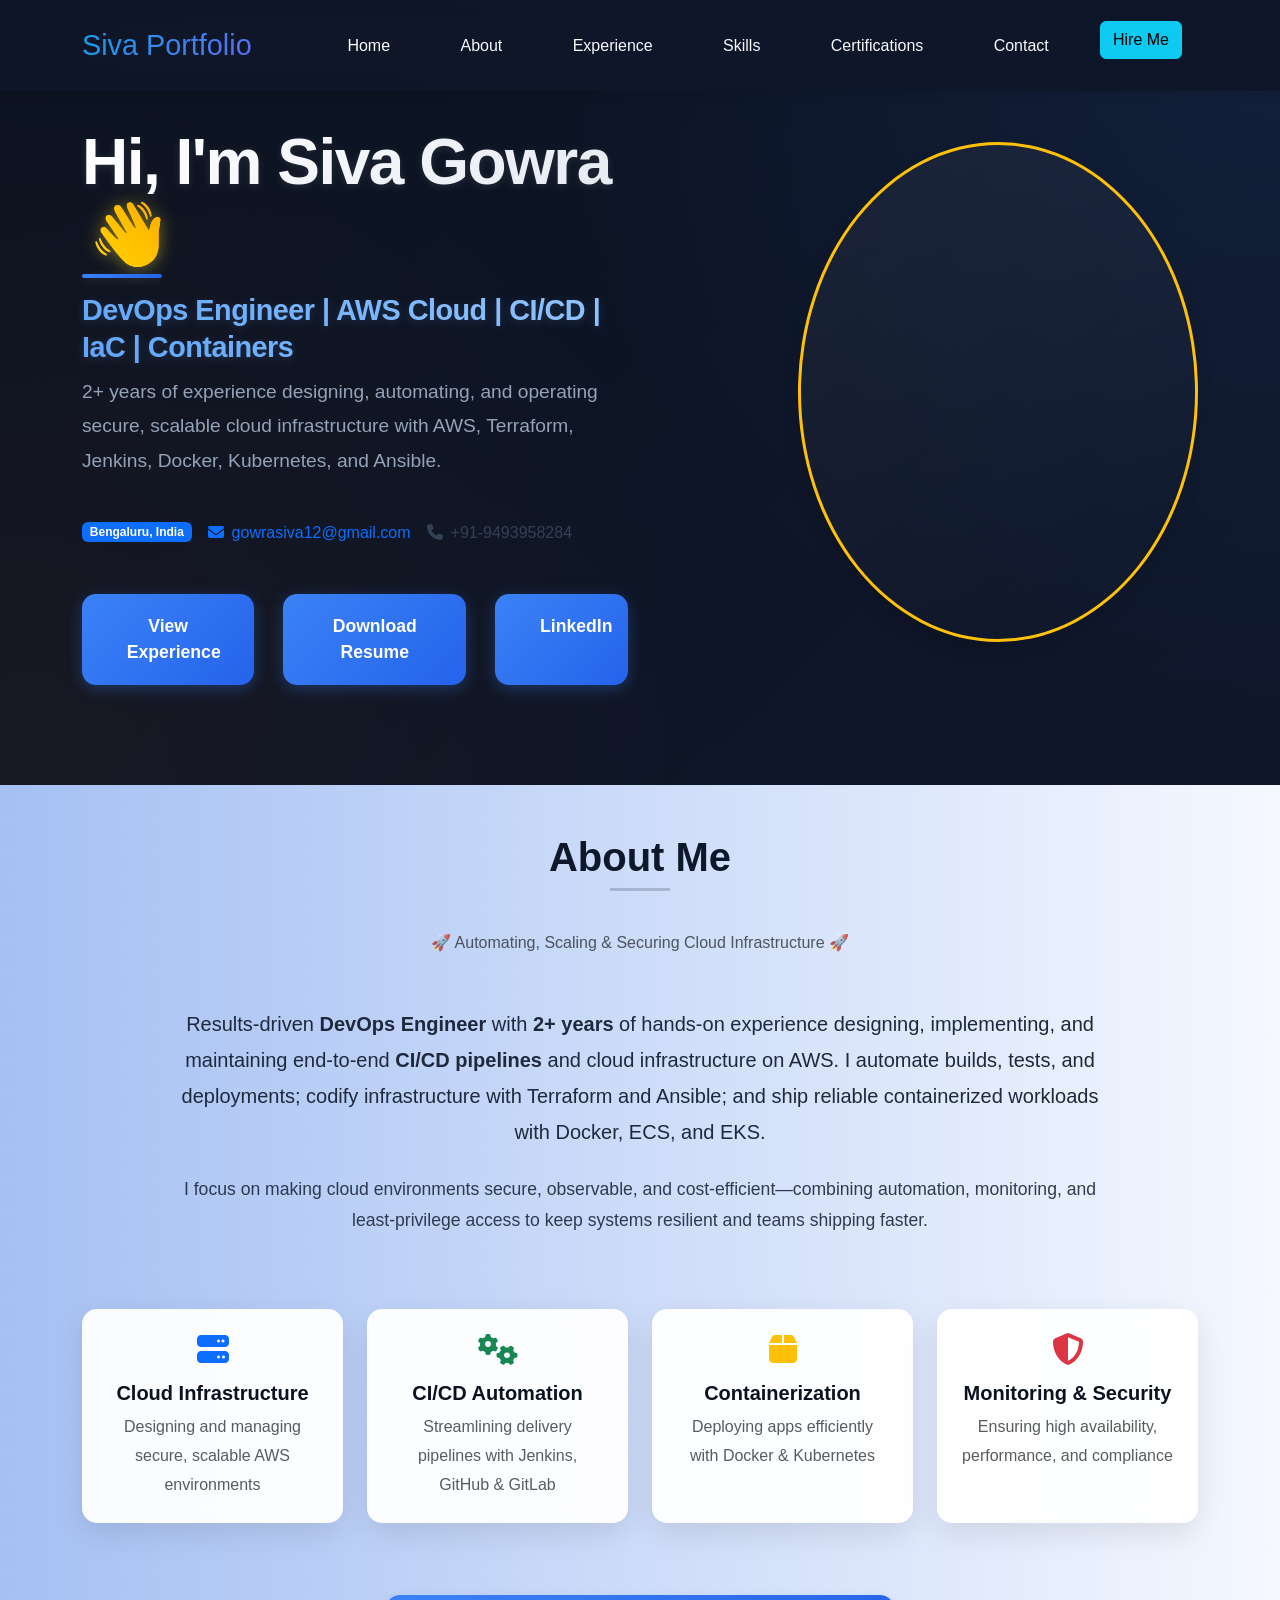
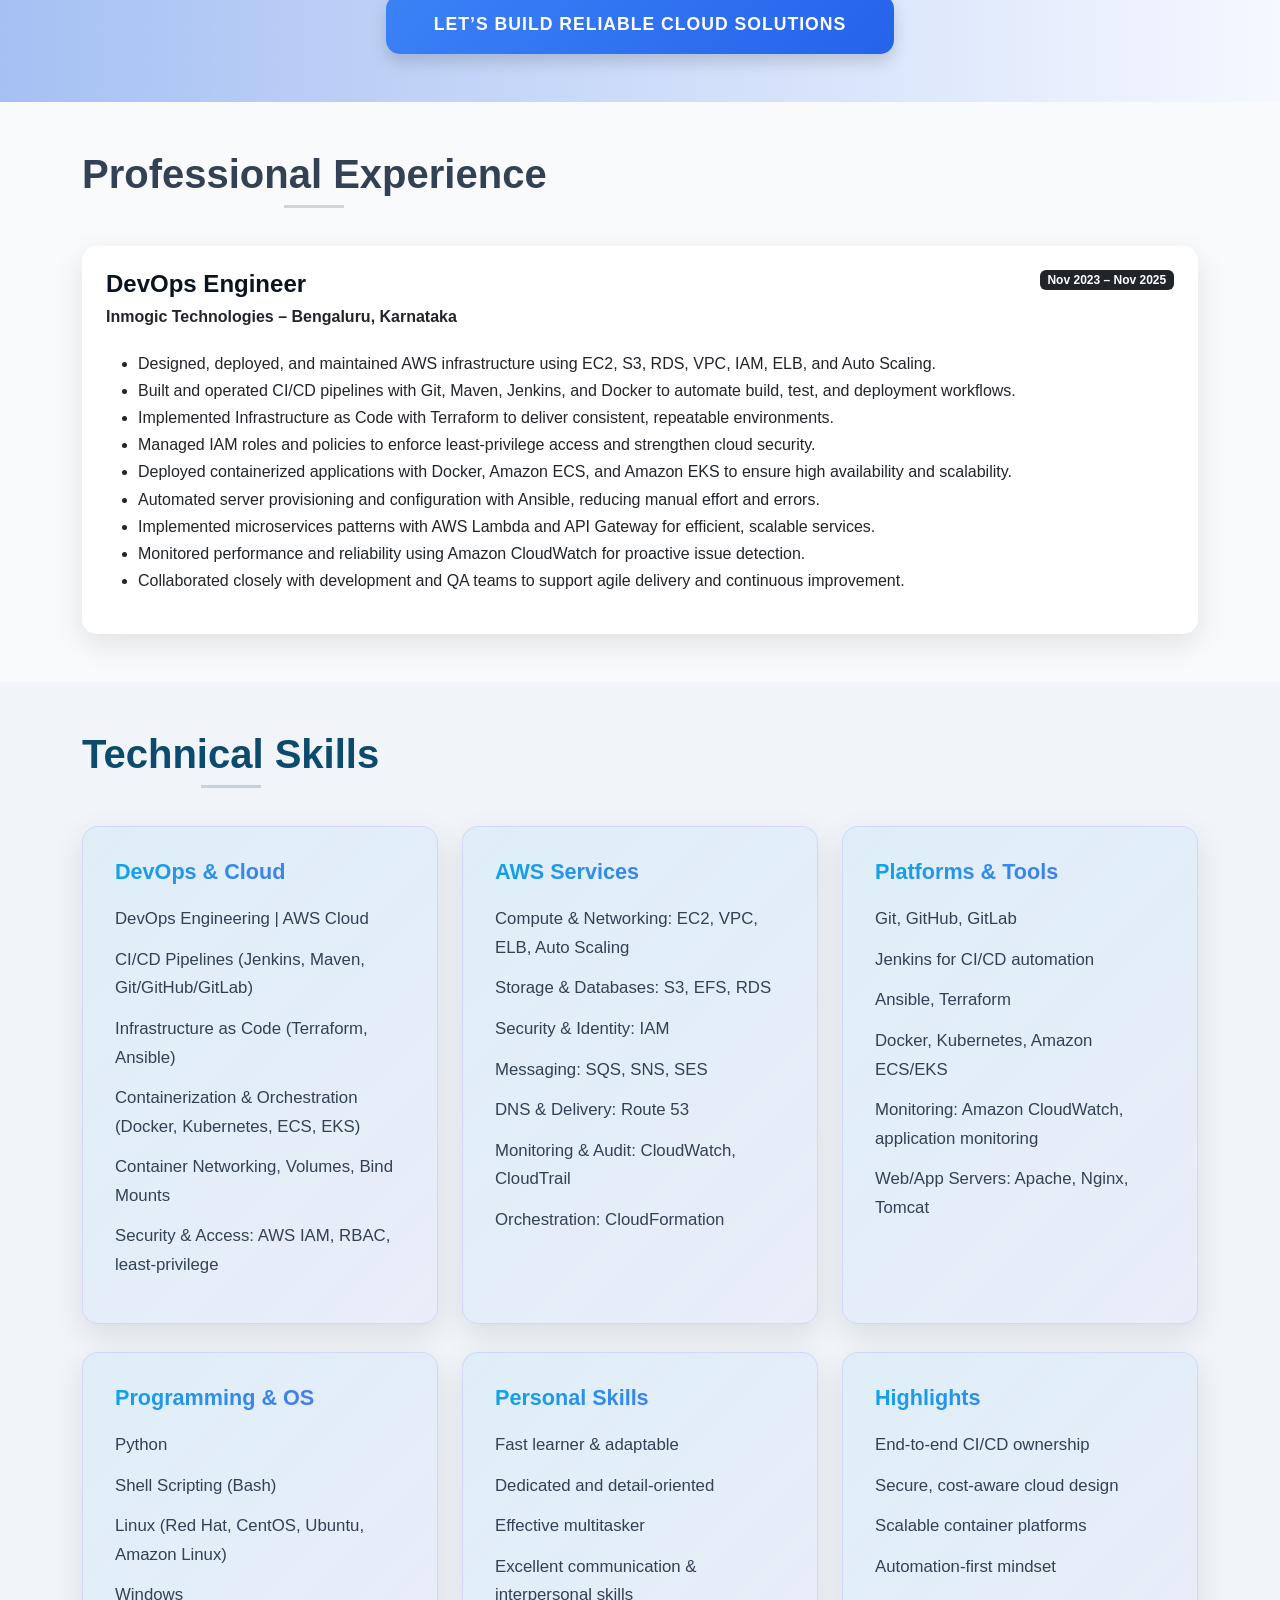
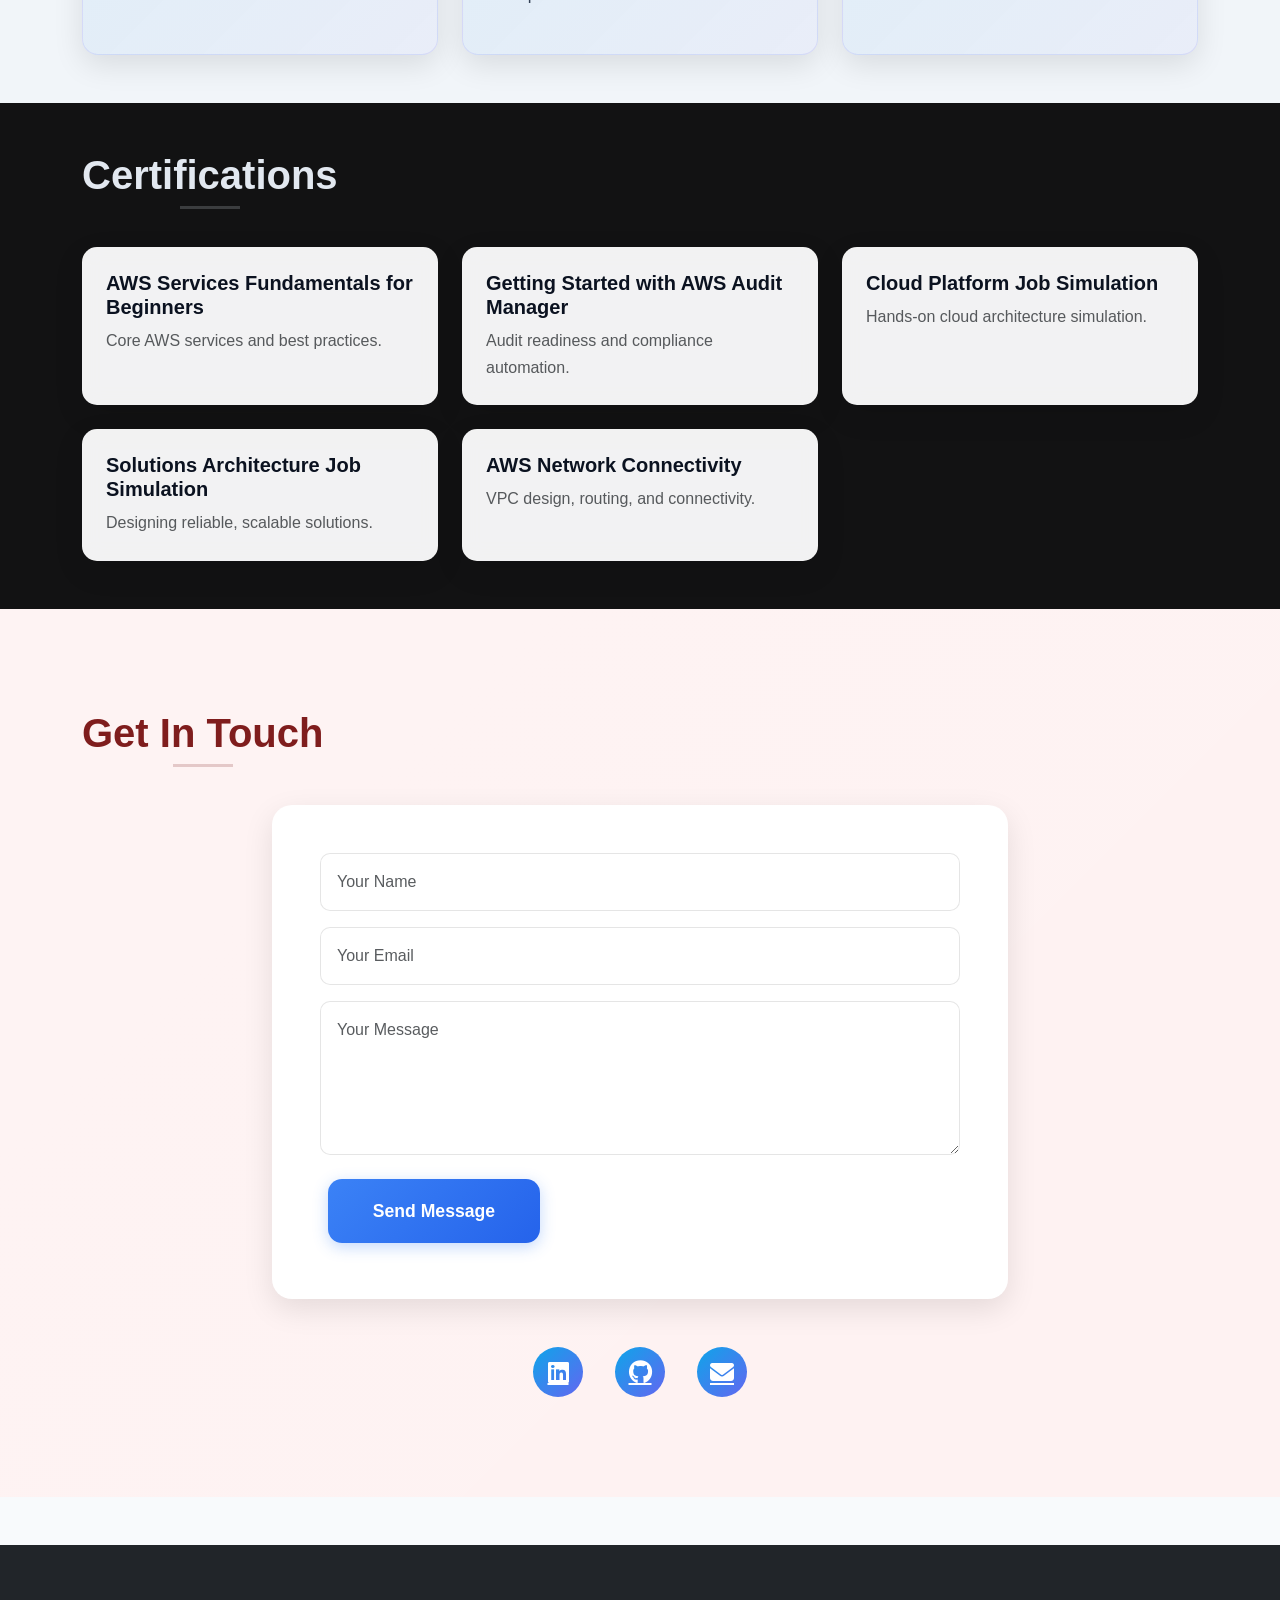
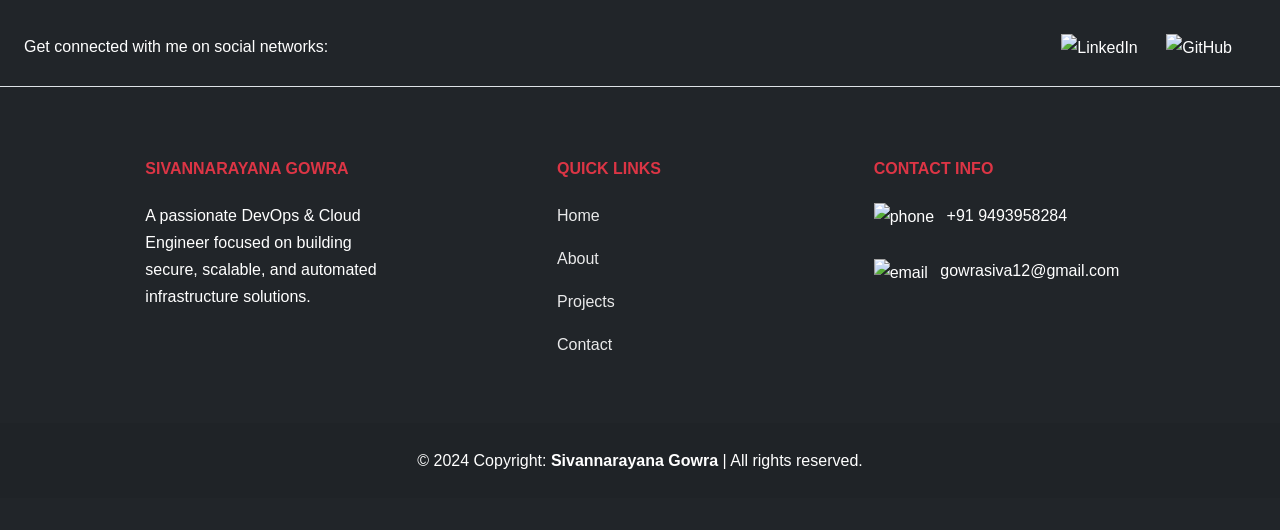
==== commit 50dfcc64: "add new files" ====
--- a/index.html
+++ b/index.html
@@ -4,10 +4,6 @@
     <meta charset="UTF-8">
     <meta name="viewport" content="width=device-width, initial-scale=1.0">
     <title>Siva Portfolio</title>
-<<<<<<< HEAD
-=======
-    
->>>>>>> 4db50a57cacfcc3870da56c70f884a817ae87cf6
     <!-- Bootstrap CSS -->
     <link href="https://cdn.jsdelivr.net/npm/bootstrap@5.3.0/dist/css/bootstrap.min.css" rel="stylesheet">
     
@@ -37,7 +33,6 @@
                         <a class="nav-link" href="#About">About</a>
                     </li>
                     <li class="nav-item">
-<<<<<<< HEAD
                         <a class="nav-link" href="#Experience">Experience</a>
                     </li>
                     <li class="nav-item">
@@ -45,12 +40,6 @@
                     </li>
                     <li class="nav-item">
                         <a class="nav-link" href="#Certifications">Certifications</a>
-=======
-                        <a class="nav-link" href="#Skills">Skills</a>
-                    </li>
-                    <li class="nav-item">
-                        <a class="nav-link" href="#Projects">Projects</a>
->>>>>>> 4db50a57cacfcc3870da56c70f884a817ae87cf6
                     </li>
 
                     <li class="nav-item">
@@ -69,7 +58,6 @@
         <div class="container">
             <div class="row align-items-center">
                 <div class="col-lg-6">
-<<<<<<< HEAD
                     <br>
                     <h1>Hi, I'm <span class="fw-bold">Siva Gowra</span> <span class="wave-emoji">👋</span></h1>
                     <p class="lead mb-2">DevOps Engineer | AWS Cloud | CI/CD | IaC | Containers</p>
@@ -83,15 +71,6 @@
                         <a href="#Experience" class="btn btn-primary">View Experience</a>
                         <a href="SivannarayanaGowraResume.docx" download class="btn btn-primary" target="_blank">Download Resume</a>
                         <a href="https://www.linkedin.com/in/narayana-gowra-b17798222/" class="btn btn-primary" target="_blank">LinkedIn</a>
-=======
-                    <h1>Hi, I'm Siva <span class="wave-emoji">👋</span></h1>
-                  <p class="lead">DevOps & Cloud Engineer | CI/CD | Containerization | Cloud Automation</p>
-<p>Expert in building scalable, secure, and automated cloud solutions using AWS, Docker, Kubernetes, Jenkins, Terraform, Ansible, and Prometheus.</p>
-
-                    <div class="cta-buttons">
-                        <a href="#Projects" class="btn btn-primary">View Projects</a>
-                        <a href="SivannarayanaGowraResume.docx" download class="btn btn-outline" target="_blank">Download Resume</a>
->>>>>>> 4db50a57cacfcc3870da56c70f884a817ae87cf6
                     </div>
                 </div>
                 <div class="col-lg-6 d-flex justify-content-end">
@@ -132,19 +111,10 @@
                 <div class="col-lg-10">
                     <div class="about-description text-center mb-4">
                         <p class="lead">
-<<<<<<< HEAD
                             Results-driven <strong>DevOps Engineer</strong> with <strong>2+ years</strong> of hands-on experience designing, implementing, and maintaining end-to-end <strong>CI/CD pipelines</strong> and cloud infrastructure on AWS. I automate builds, tests, and deployments; codify infrastructure with Terraform and Ansible; and ship reliable containerized workloads with Docker, ECS, and EKS.
                         </p>
                         <p class="journey-text">
                             I focus on making cloud environments secure, observable, and cost-efficient—combining automation, monitoring, and least-privilege access to keep systems resilient and teams shipping faster.
-=======
-                            I am a passionate <strong>DevOps Engineer</strong> with hands-on experience in designing, deploying, and managing scalable cloud solutions. 
-                            My expertise lies in <strong>AWS, Docker, Kubernetes, CI/CD pipelines, and Infrastructure as Code (IaC)</strong> to build secure, automated, and reliable systems.
-                        </p>
-                        <p class="journey-text">
-                            From automating deployments to monitoring infrastructure, my goal is to bridge the gap between development and operations — 
-                            delivering faster, more efficient, and more resilient solutions for modern businesses.
->>>>>>> 4db50a57cacfcc3870da56c70f884a817ae87cf6
                         </p>
                     </div>
                 </div>
@@ -195,7 +165,6 @@
     
 
 
-<<<<<<< HEAD
     <!-- Experience Section -->
     <section id="Experience" class="py-5">
         <div class="container">
@@ -340,97 +309,6 @@
                     <div class="card shadow-sm border-0 p-4 h-100">
                         <h5 class="fw-bold mb-2">AWS Network Connectivity</h5>
                         <p class="mb-0 text-muted">VPC design, routing, and connectivity.</p>
-=======
-    <!-- Skills Section -->
-    <section id="Skills">
-        <div class="container">
-            <h2 class="section-title">My Skills</h2>
-            <div class="row">
-                <div class="col-md-8">
-                    <div class="skill-card">
-                      <h3>DevOps, Cloud & Tools</h3>
-                      <ul class="list-unstyled">
-                  
-                        <li>
-                          <img src="https://www.vectorlogo.zone/logos/amazon_aws/amazon_aws-icon.svg" width="20" class="me-2" alt="AWS" />
-                          Cloud Platforms: AWS (EC2, S3, VPC,RDS, Route 53, CloudFront, IAM)
-                        </li>
-                  
-                        <li>
-                          <img src="https://cdn.simpleicons.org/jenkins/D24939" width="20" class="me-2" alt="Jenkins" />
-                          CI/CD: Jenkins, Bitbucket Pipelines, Maven
-                        </li>
-                  
-                        <li>
-                          <img src="https://cdn.simpleicons.org/git/F05032" width="20" class="me-2" alt="Git" />
-                          Version Control: Git, GitHub, Bitbucket
-                        </li>
-                  
-                        <li>
-                          <img src="https://cdn.simpleicons.org/docker/2496ED" width="20" class="me-2" alt="Docker" />
-                          Containerization: Docker, Kubernetes (K8s)
-                        </li>
-                  
-                        <li>
-                          <img src="https://cdn.simpleicons.org/terraform/7B42BC" width="20" class="me-2" alt="Terraform" />
-                          IaC: Terraform, YAML scripting
-                        </li>
-                  
-                        <li>
-                          <img src="https://cdn.simpleicons.org/ansible/EE0000" width="20" class="me-2" alt="Ansible" />
-                          Configuration Management: Ansible
-                        </li>
-                  
-                        <li>
-                          <img src="https://cdn.simpleicons.org/grafana/F46800" width="20" class="me-2" alt="Grafana" />
-                          Monitoring & Logging: Datadog, Grafana
-                        </li>
-                  
-                        <li>
-                          <i class="fas fa-shield-alt fa-1x text-danger me-2"></i>
-                          Security & Compliance: SonarQube, Trivy, OWASP
-                        </li>
-                  
-                        <li>
-                          <img src="https://cdn.simpleicons.org/gnubash/4EAA25" width="20" class="me-2" alt="Bash" />
-                          Scripting: Bash Shell Scripting
-                        </li>
-                  
-                        <li>
-                          <img src="https://cdn.simpleicons.org/react/61DAFB" width="20" class="me-2" alt="React" />
-                          Web Deployment: AWS S3 static hosting, React deployment
-                        </li>
-                  
-                      </ul>
-                    </div>
-                  </div>
-        
-                <div class="col-md-4">
-                    <div class="skill-card">
-                        <h3>Programming Languages</h3>
-                        <ul class="list-unstyled">
-                            <li><i class="fab fa-html5"></i> HTML5</li>
-                            <li><i class="fab fa-css3-alt"></i> CSS3</li>
-                            <li><i class="fab fa-js"></i> JavaScript</li>
-                            <li><i class="fab fa-bootstrap"></i> Bootstrap</li>
-                            <li style="display:flex; align-items:center; gap:24px;">
-                                <span style="
-                                  display:inline-flex; 
-                                  align-items:center; 
-                                  justify-content:center; 
-                                  border-radius:3px; 
-                                  background-color:rgb(255, 102, 0);
-                                ">
-                                  <img src="https://www.vectorlogo.zone/logos/tailwindcss/tailwindcss-icon.svg" 
-                                       alt="Tailwind CSS" 
-                                       style="width:14px; filter:brightness(0) invert(1);" />
-                                </span>
-                                Tailwind CSS
-                              </li>
-                              
-                            <li><i class="fab fa-python"></i> Python</li>
-                        </ul>
->>>>>>> 4db50a57cacfcc3870da56c70f884a817ae87cf6
                     </div>
                 </div>
             </div>
@@ -461,15 +339,9 @@
                         </form>
                     </div>
                     <div class="social-icons">
-<<<<<<< HEAD
                         <a href="https://www.linkedin.com/in/narayana-gowra-b17798222/" target="_blank"><i class="fab fa-linkedin"></i></a>
                         <a href="https://github.com/sivagowra" target="_blank"><i class="fab fa-github"></i></a>
                         <a href="mailto:gowrasiva12@gmail.com"><i class="fas fa-envelope"></i></a>
-=======
-                        <a href="https://www.linkedin.com/in/gowra-sivannarayana-b17798222/" target="_blank"><i class="fab fa-linkedin"></i></a>
-                        <a href="https://github.com/sivagowra" target="_blank"><i class="fab fa-github"></i></a>
-                        <a href="mailto:gowrasiva95@gmail.com"><i class="fas fa-envelope"></i></a>
->>>>>>> 4db50a57cacfcc3870da56c70f884a817ae87cf6
                     </div>
                 </div>
             </div>
@@ -524,11 +396,7 @@
                         <br>
                         <span>
                             <img src="https://img.icons8.com/metro/50/ffffff/new-post.png" alt="email" style="width: 16px;" class="me-2">
-<<<<<<< HEAD
                             gowrasiva12@gmail.com
-=======
-                            gowrasiva95@gmail.com
->>>>>>> 4db50a57cacfcc3870da56c70f884a817ae87cf6
                         </span>
                     </div>
                 </div>
@@ -549,9 +417,4 @@
     <!-- Custom JS -->
     <script src="main.js"></script>
 </body>
-<<<<<<< HEAD
-</html> 
-=======
-
 </html> 
->>>>>>> 4db50a57cacfcc3870da56c70f884a817ae87cf6
--- a/style.css
+++ b/style.css
@@ -1,6 +1,5 @@
 /* General Styles */
 :root {
-<<<<<<< HEAD
     --primary-color: #0ea5e9;
     --secondary-color: #6366f1;
     --dark-color: #0b1220;
@@ -13,20 +12,6 @@
     --gradient-3: linear-gradient(120deg, #f59e0b 0%, #f97316 100%);
     --gradient-4: linear-gradient(120deg, #a5b4fc 0%, #c7d2fe 100%);
     --gradient-5: linear-gradient(120deg, #34d399 0%, #10b981 100%);
-=======
-    --primary-color: #2563eb;
-    --secondary-color: #3b82f6;
-    --dark-color: #0f172a;
-    --light-color: #f8fafc;
-    --accent-color: #f97316;
-    --text-color: #334155;
-    --text-light: #64748b;
-    --gradient-1: linear-gradient(135deg, #2563eb 0%, #3b82f6 100%);
-    --gradient-2: linear-gradient(120deg, #0ea5e9 0%, #38bdf8 100%);
-    --gradient-3: linear-gradient(120deg, #f97316 0%, #fb923c 100%);
-    --gradient-4: linear-gradient(120deg, #a1c4fd 0%, #c2e9fb 100%);
-    --gradient-5: linear-gradient(120deg, #d4fc79 0%, #96e6a1 100%);
->>>>>>> 4db50a57cacfcc3870da56c70f884a817ae87cf6
     --box-shadow: 0 10px 30px rgba(0, 0, 0, 0.1);
     --header-bg: rgba(15, 23, 42, 0.95);
     --hero-bg: #0f172a;
@@ -57,11 +42,7 @@
     --text-gradient-lead: linear-gradient(135deg, #60a5fa 0%, #93c5fd 100%);
 
     /* Enhanced Gradients */
-<<<<<<< HEAD
     --gradient-hero: linear-gradient(135deg, #0b1220 0%, #0f172a 100%);
-=======
-    --gradient-hero: linear-gradient(135deg, #1e293b 0%, #0f172a 100%);
->>>>>>> 4db50a57cacfcc3870da56c70f884a817ae87cf6
     --gradient-text-main: linear-gradient(135deg, #ffffff 0%, #e2e8f0 100%);
     --gradient-text-lead: linear-gradient(45deg, #60a5fa 0%, #93c5fd 100%);
     --gradient-wave: linear-gradient(45deg, #ffd700 0%, #ffab00 100%);
@@ -485,7 +466,6 @@
 }
 
 .skill-card {
-<<<<<<< HEAD
     background: linear-gradient(135deg, rgba(14, 165, 233, 0.08), rgba(99, 102, 241, 0.05));
     padding: 2rem;
     border-radius: 16px;
@@ -511,28 +491,6 @@
     margin: 0.75rem 0;
     font-size: 1.05rem;
     color: var(--text-color);
-=======
-    background: white;
-    padding: 2rem;
-    border-radius: 15px;
-    transition: all 0.3s ease;
-    box-shadow: var(--box-shadow);
-}
-
-.skill-card:hover {
-    transform: translateY(-5px);
-}
-
-.skill-card h3 {
-    color: var(--primary-color);
-    margin-bottom: 1.5rem;
-    font-size: 1.5rem;
-}
-
-.skill-card li {
-    margin: 1rem 0;
-    font-size: 1.1rem;
->>>>>>> 4db50a57cacfcc3870da56c70f884a817ae87cf6
 }
 
 .skill-card i {
@@ -659,7 +617,6 @@
     box-shadow: 0 5px 15px rgba(37, 99, 235, 0.3);
 }
 
-<<<<<<< HEAD
 /* Certifications Section */
 #Certifications {
     background: linear-gradient(135deg, #0b1220 0%, #0f172a 100%);
@@ -697,8 +654,6 @@
     margin-bottom: 0;
 }
 
-=======
->>>>>>> 4db50a57cacfcc3870da56c70f884a817ae87cf6
 /* Footer */
 footer {
     background: var(--footer-bg);
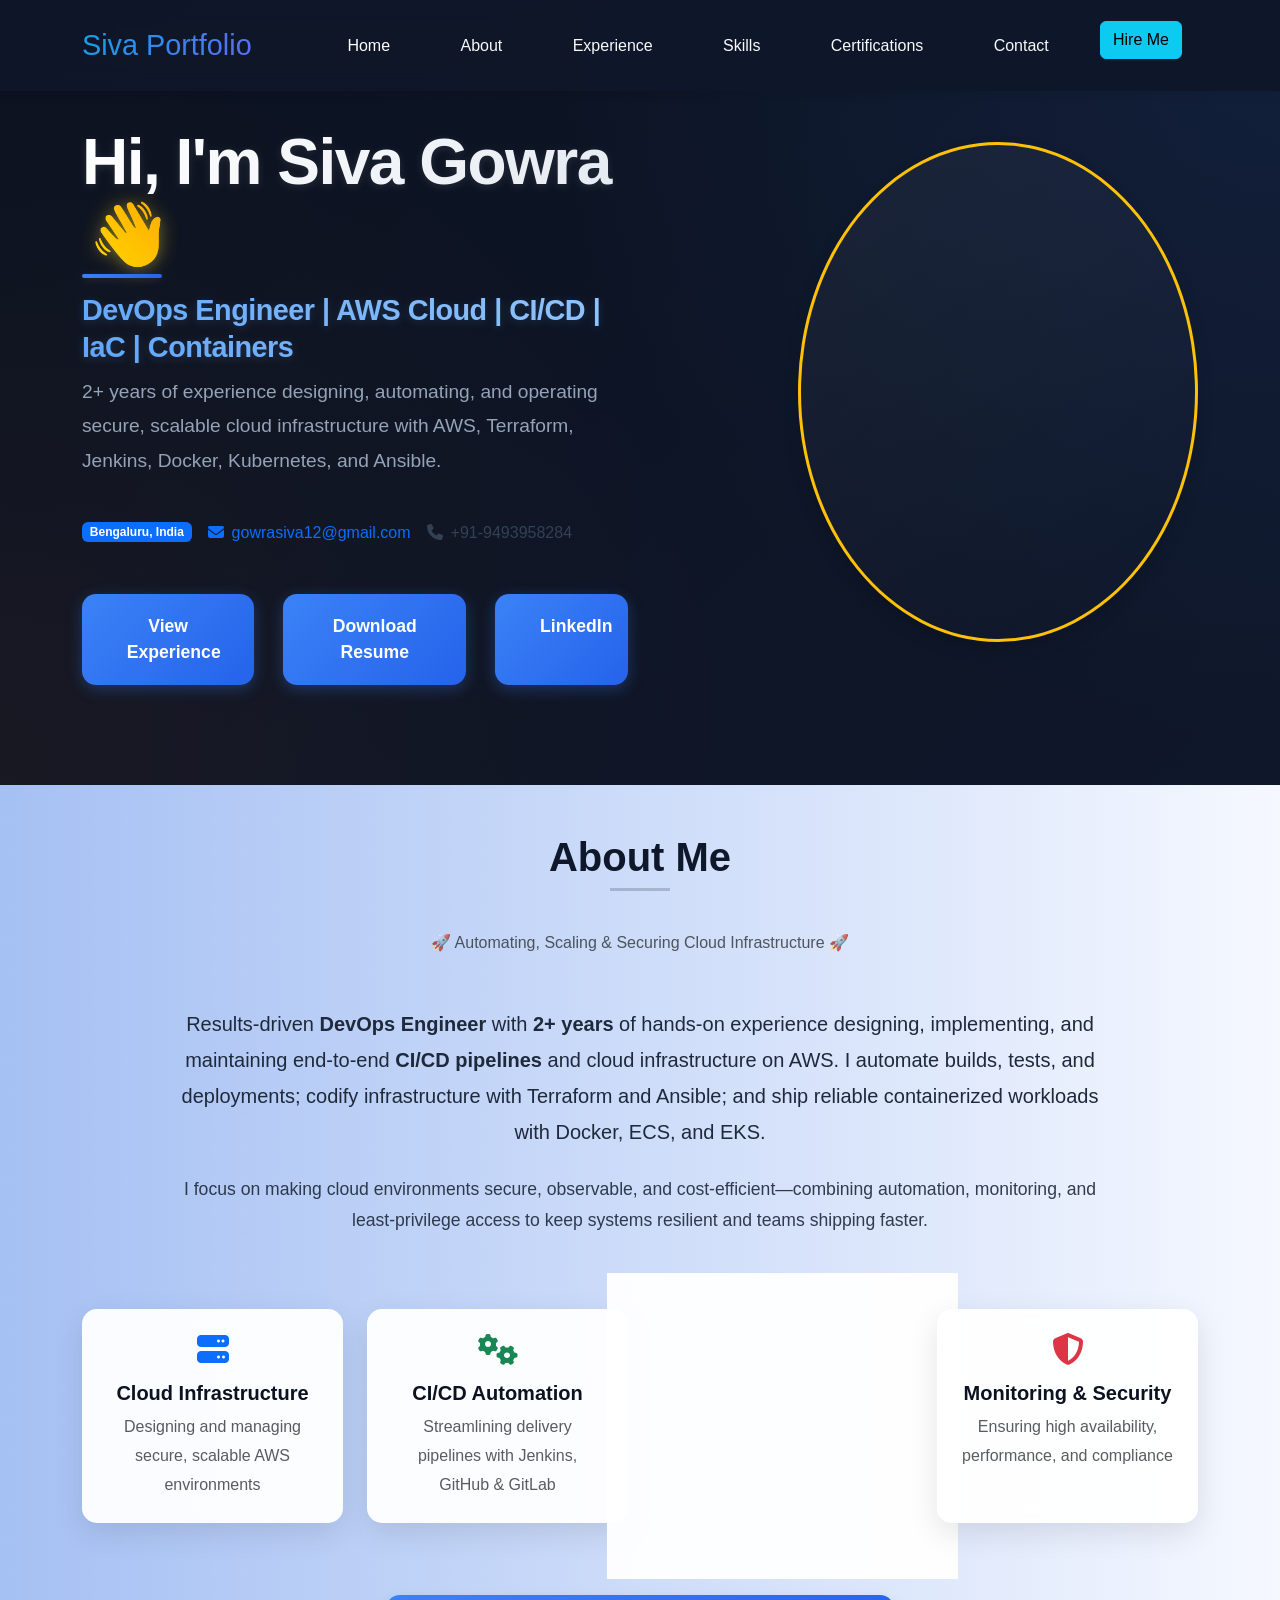
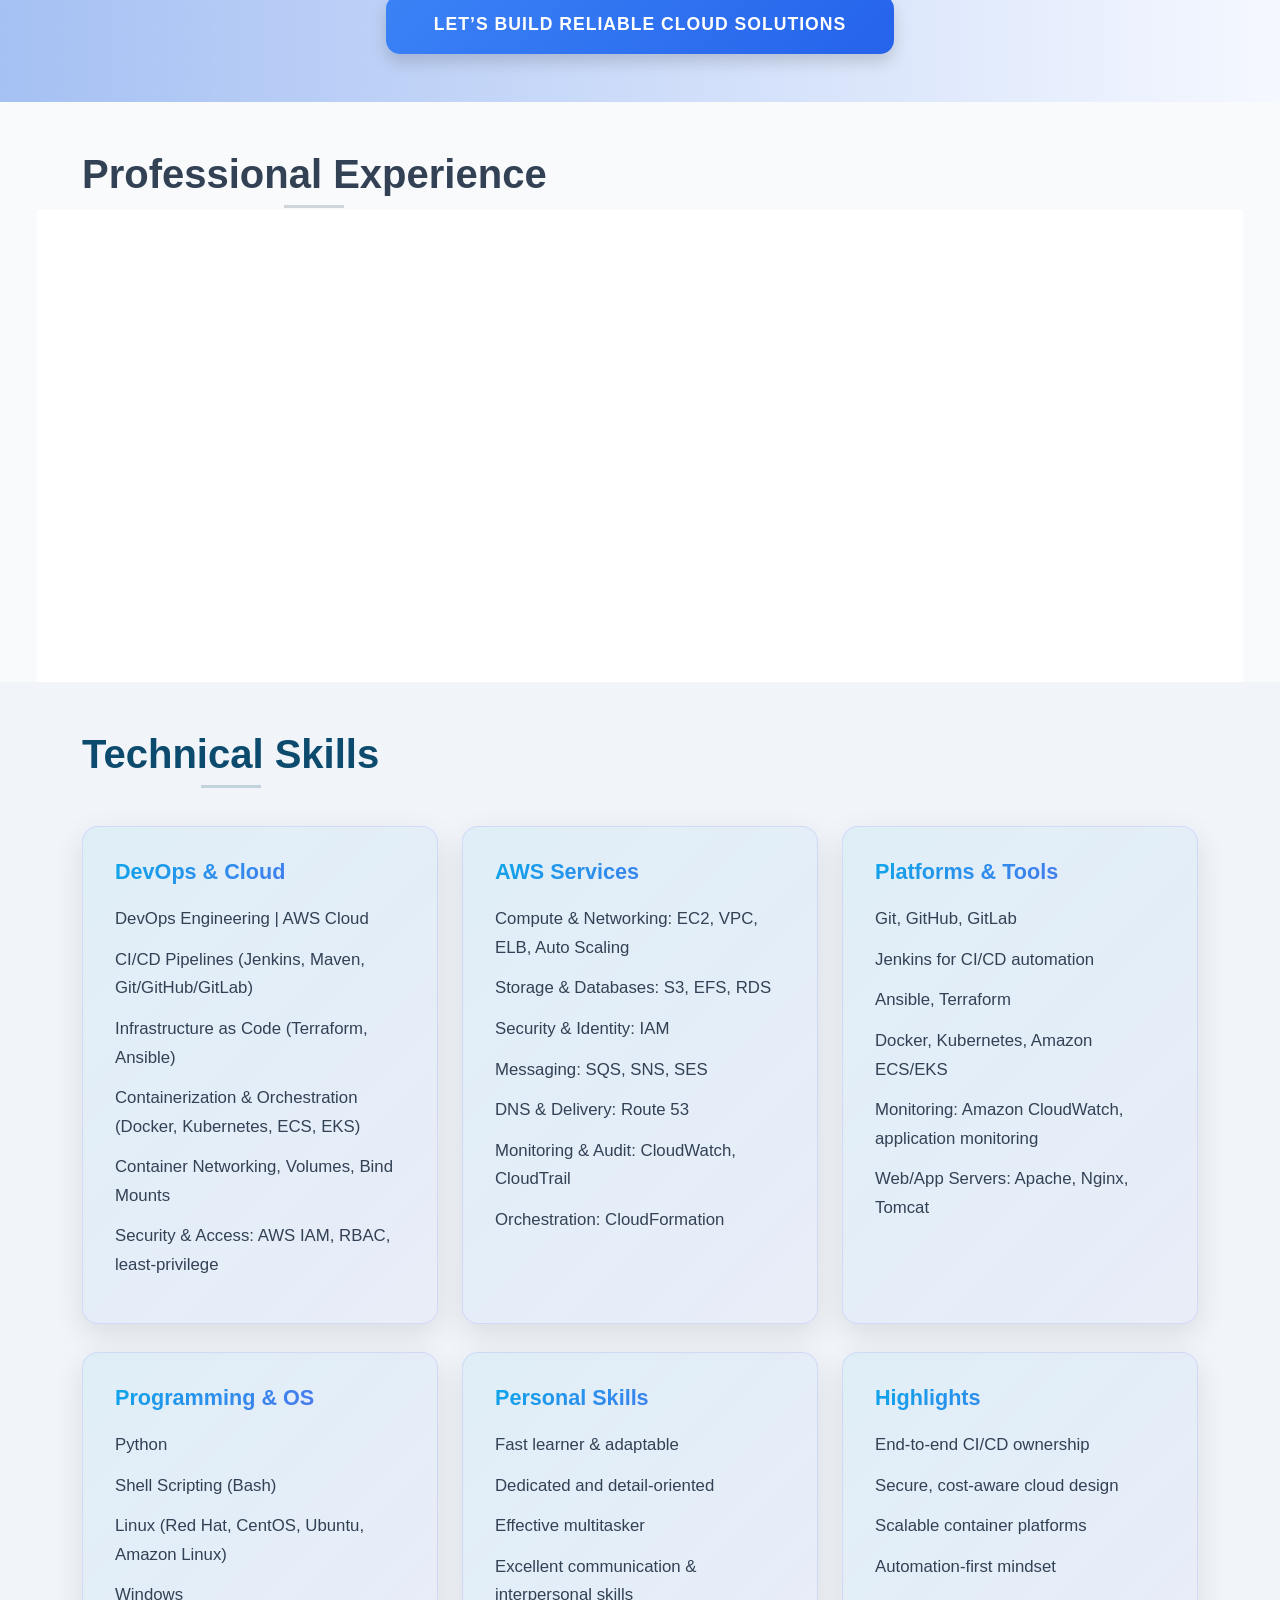
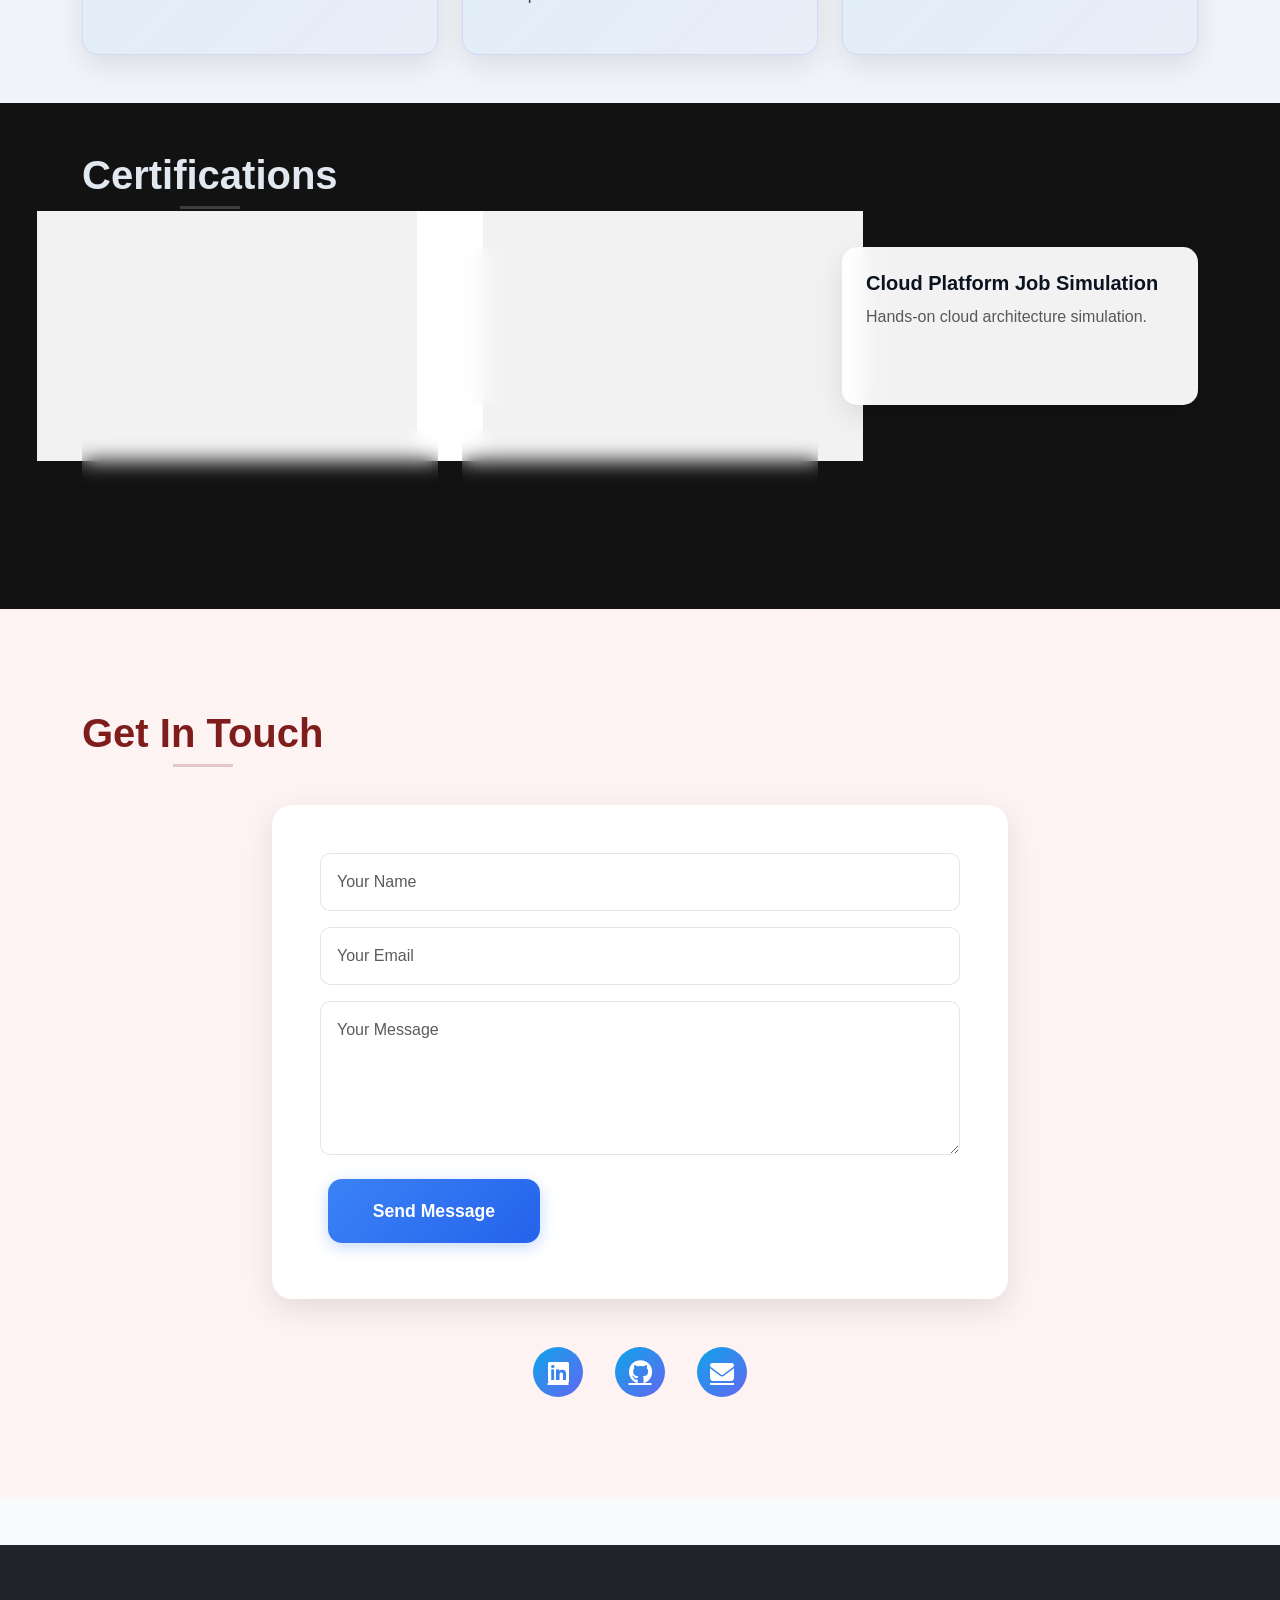
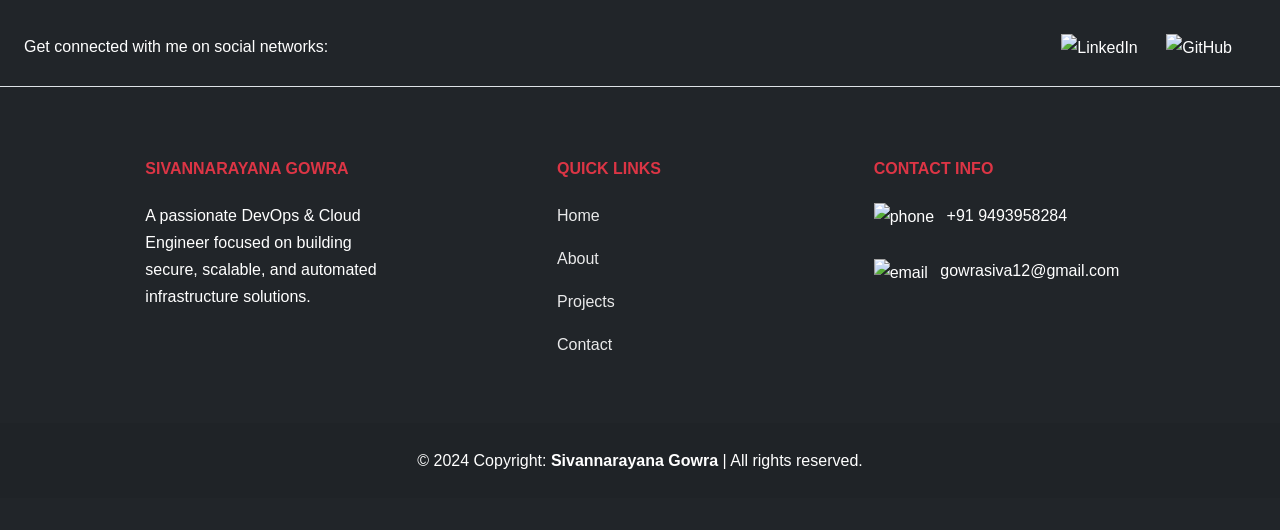
==== commit 0b0ac715: "add data" ====
--- a/index.html
+++ b/index.html
@@ -70,7 +70,7 @@
                     <div class="cta-buttons">
                         <a href="#Experience" class="btn btn-primary">View Experience</a>
                         <a href="SivannarayanaGowraResume.docx" download class="btn btn-primary" target="_blank">Download Resume</a>
-                        <a href="https://www.linkedin.com/in/narayana-gowra-b17798222/" class="btn btn-primary" target="_blank">LinkedIn</a>
+                        <a href="https://www.linkedin.com/in/nnarayana-gowra-b17798222/" class="btn btn-primary" target="_blank">LinkedIn</a>
                     </div>
                 </div>
                 <div class="col-lg-6 d-flex justify-content-end">
@@ -173,9 +173,9 @@
                 <div class="d-flex justify-content-between flex-wrap gap-2">
                     <div>
                         <h4 class="mb-1">DevOps Engineer</h4>
-                        <p class="mb-1 fw-semibold">Inmogic Technologies – Bengaluru, Karnataka</p>
-                    </div>
-                    <span class="badge bg-dark align-self-start">Nov 2023 – Nov 2025</span>
+                        <p class="mb-1 fw-semibold">Finse Technologies Pvt Ltd – Bengaluru, Karnataka</p>
+                    </div>
+                    <span class="badge bg-dark align-self-start">Oct 2023 – Sep 2025</span>
                 </div>
                 <ul class="mt-3">
                     <li>Designed, deployed, and maintained AWS infrastructure using EC2, S3, RDS, VPC, IAM, ELB, and Auto Scaling.</li>
@@ -339,7 +339,7 @@
                         </form>
                     </div>
                     <div class="social-icons">
-                        <a href="https://www.linkedin.com/in/narayana-gowra-b17798222/" target="_blank"><i class="fab fa-linkedin"></i></a>
+                        <a href="https://www.linkedin.com/in/nnarayana-gowra-b17798222/" target="_blank"><i class="fab fa-linkedin"></i></a>
                         <a href="https://github.com/sivagowra" target="_blank"><i class="fab fa-github"></i></a>
                         <a href="mailto:gowrasiva12@gmail.com"><i class="fas fa-envelope"></i></a>
                     </div>
@@ -357,7 +357,7 @@
                 <span>Get connected with me on social networks:</span>
             </div>
             <div>
-                <a href="https://www.linkedin.com/in/gowra-sivannarayana-b17798222/" target="_blank" class="me-4 text-white text-decoration-none">
+                <a href="https://www.linkedin.com/in/nnarayana-gowra-b17798222/" target="_blank" class="me-4 text-white text-decoration-none">
                     <img src="https://img.icons8.com/ios-filled/50/ffffff/linkedin.png" alt="LinkedIn" style="width: 24px;">
                 </a>
                 <a href="https://github.com/sivagowra" target="_blank" class="me-4 text-white text-decoration-none">
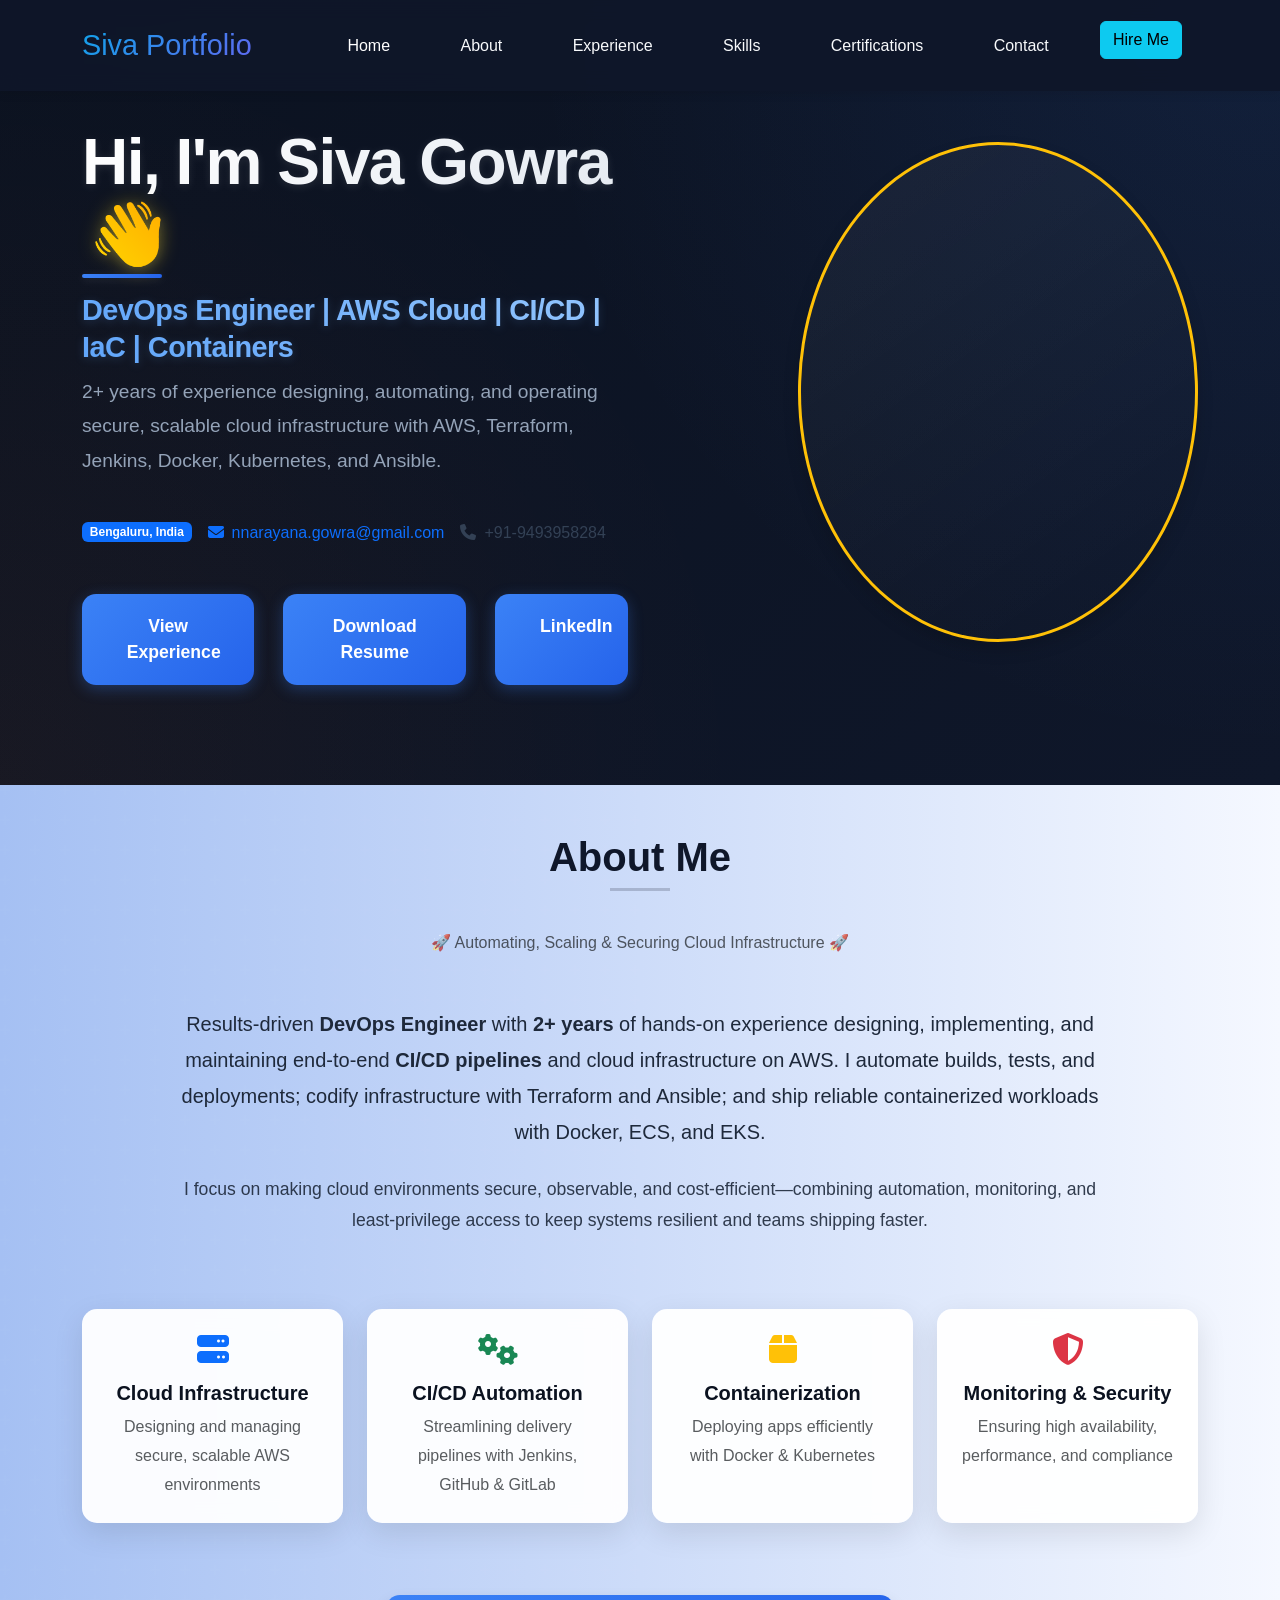
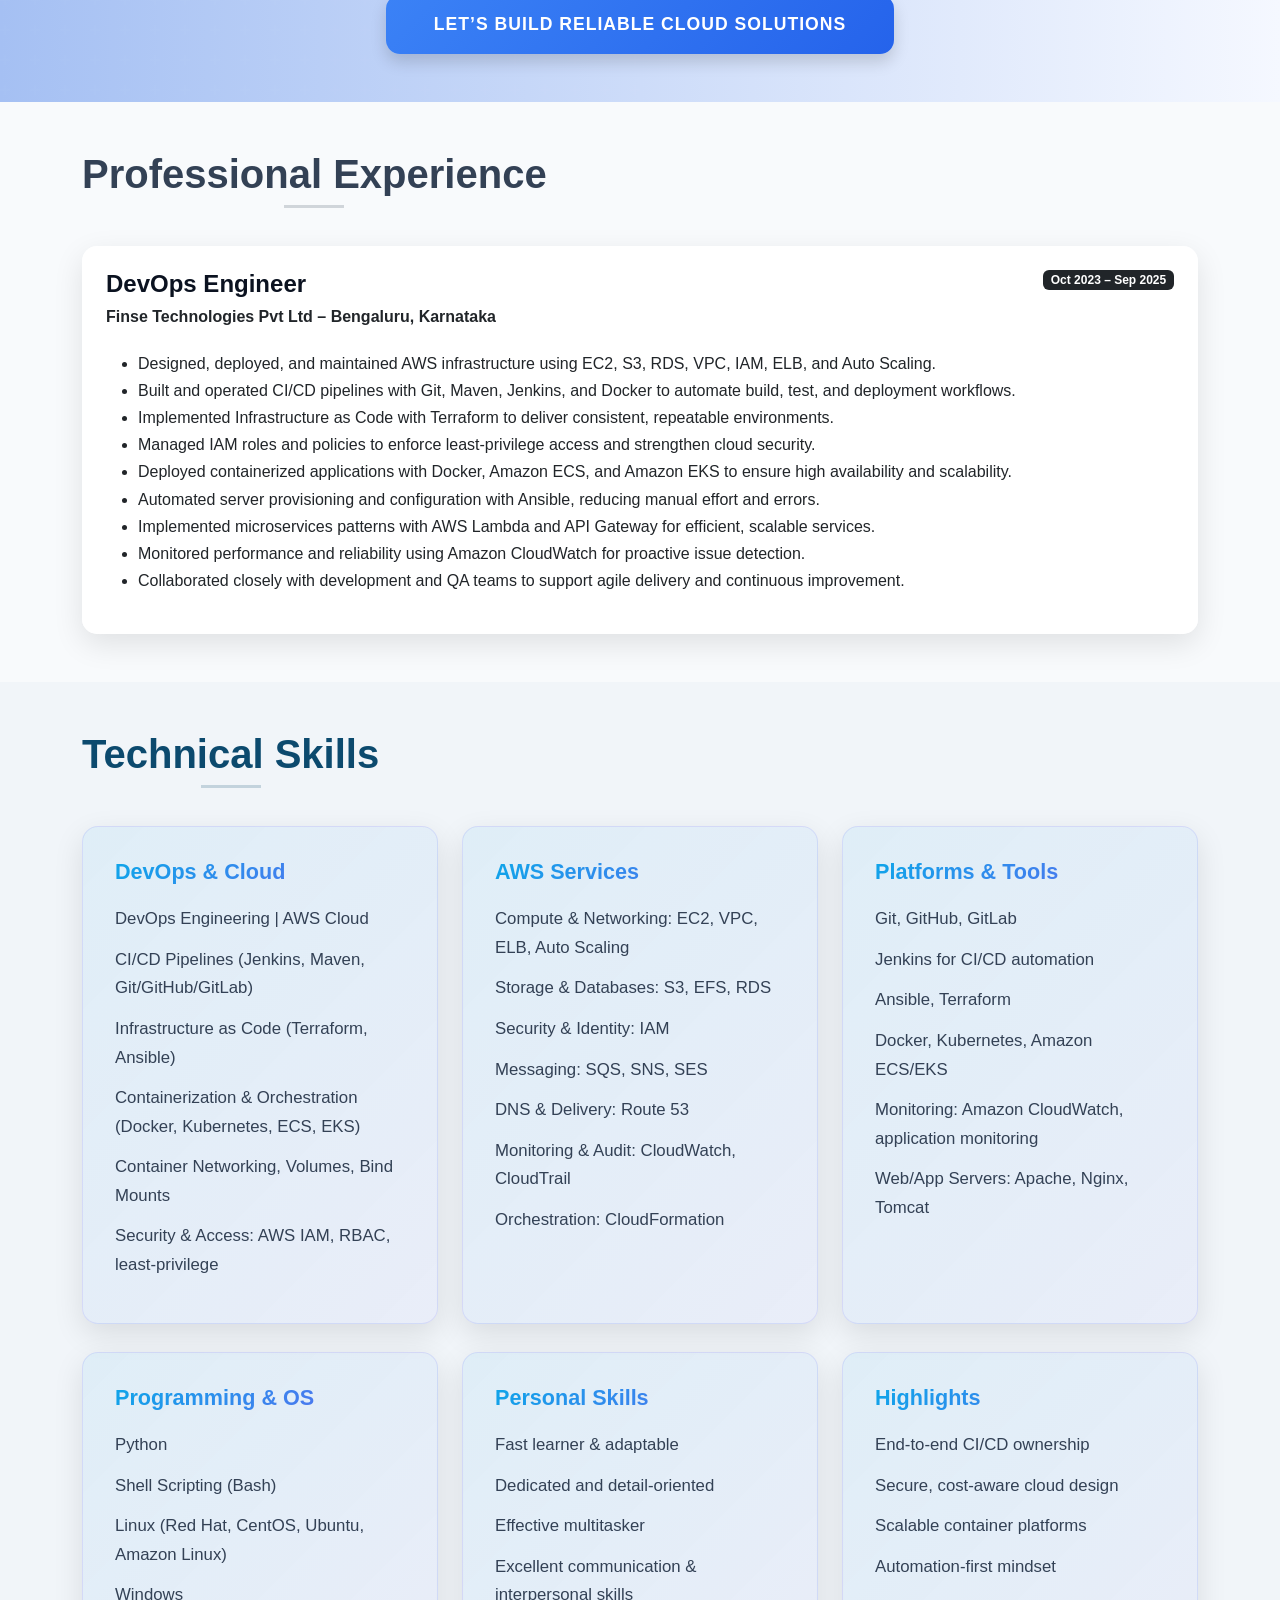
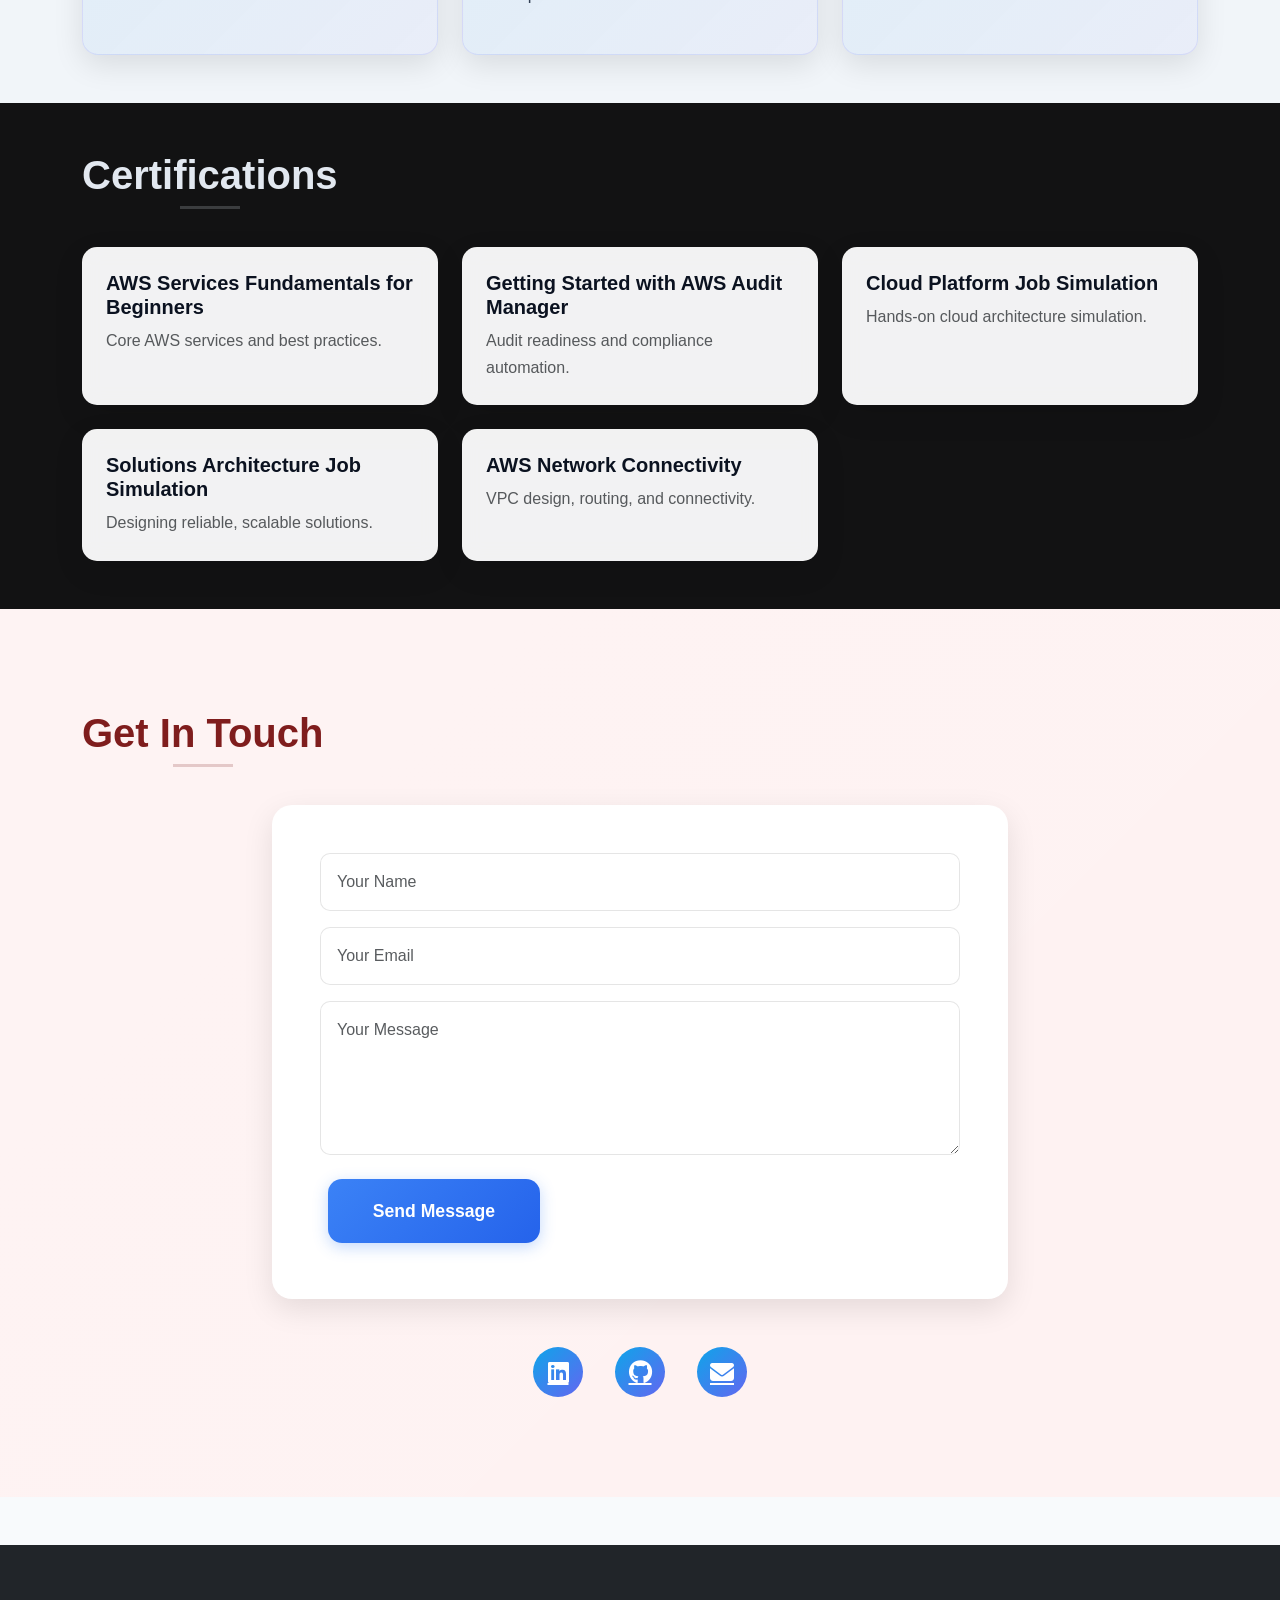
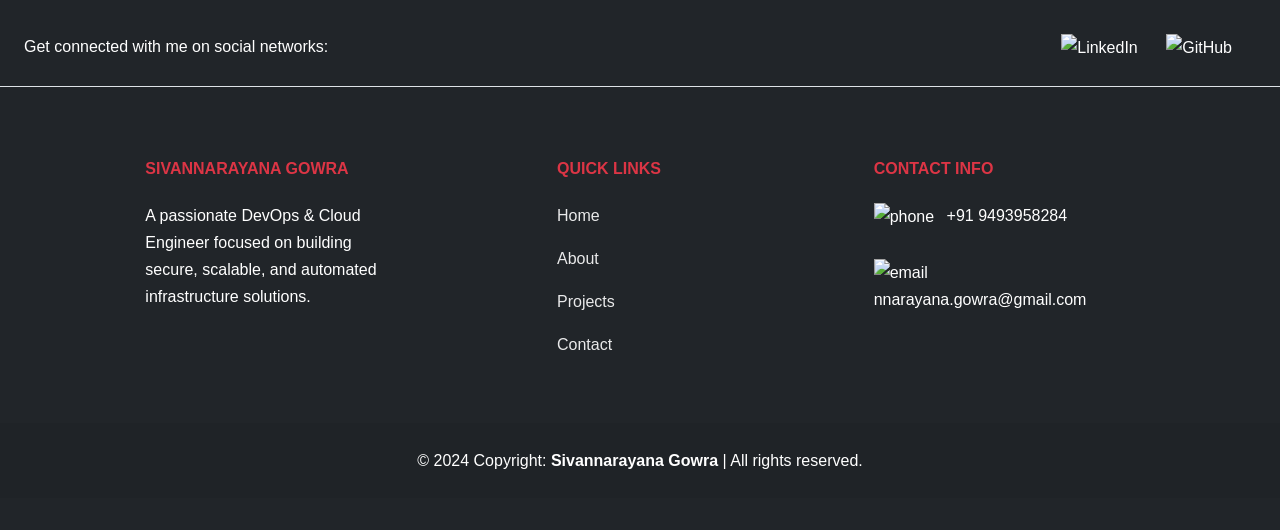
==== commit ef8c9e13: "add email" ====
--- a/index.html
+++ b/index.html
@@ -64,7 +64,7 @@
                     <p>2+ years of experience designing, automating, and operating secure, scalable cloud infrastructure with AWS, Terraform, Jenkins, Docker, Kubernetes, and Ansible.</p>
                     <div class="d-flex flex-wrap align-items-center gap-3 mb-3">
                         <span class="badge bg-primary">Bengaluru, India</span>
-                        <a class="text-decoration-none" href="mailto:gowrasiva12@gmail.com"><i class="fa-solid fa-envelope me-2"></i>gowrasiva12@gmail.com</a>
+                        <a class="text-decoration-none" href="mailto:nnarayana.gowra@gmail.com"><i class="fa-solid fa-envelope me-2"></i>nnarayana.gowra@gmail.com</a>
                         <span><i class="fa-solid fa-phone me-2"></i>+91-9493958284</span>
                     </div>
                     <div class="cta-buttons">
@@ -341,7 +341,7 @@
                     <div class="social-icons">
                         <a href="https://www.linkedin.com/in/nnarayana-gowra-b17798222/" target="_blank"><i class="fab fa-linkedin"></i></a>
                         <a href="https://github.com/sivagowra" target="_blank"><i class="fab fa-github"></i></a>
-                        <a href="mailto:gowrasiva12@gmail.com"><i class="fas fa-envelope"></i></a>
+                        <a href="mailto:nnarayana.gowra@gmail.com"><i class="fas fa-envelope"></i></a>
                     </div>
                 </div>
             </div>
@@ -396,7 +396,7 @@
                         <br>
                         <span>
                             <img src="https://img.icons8.com/metro/50/ffffff/new-post.png" alt="email" style="width: 16px;" class="me-2">
-                            gowrasiva12@gmail.com
+                            nnarayana.gowra@gmail.com
                         </span>
                     </div>
                 </div>
